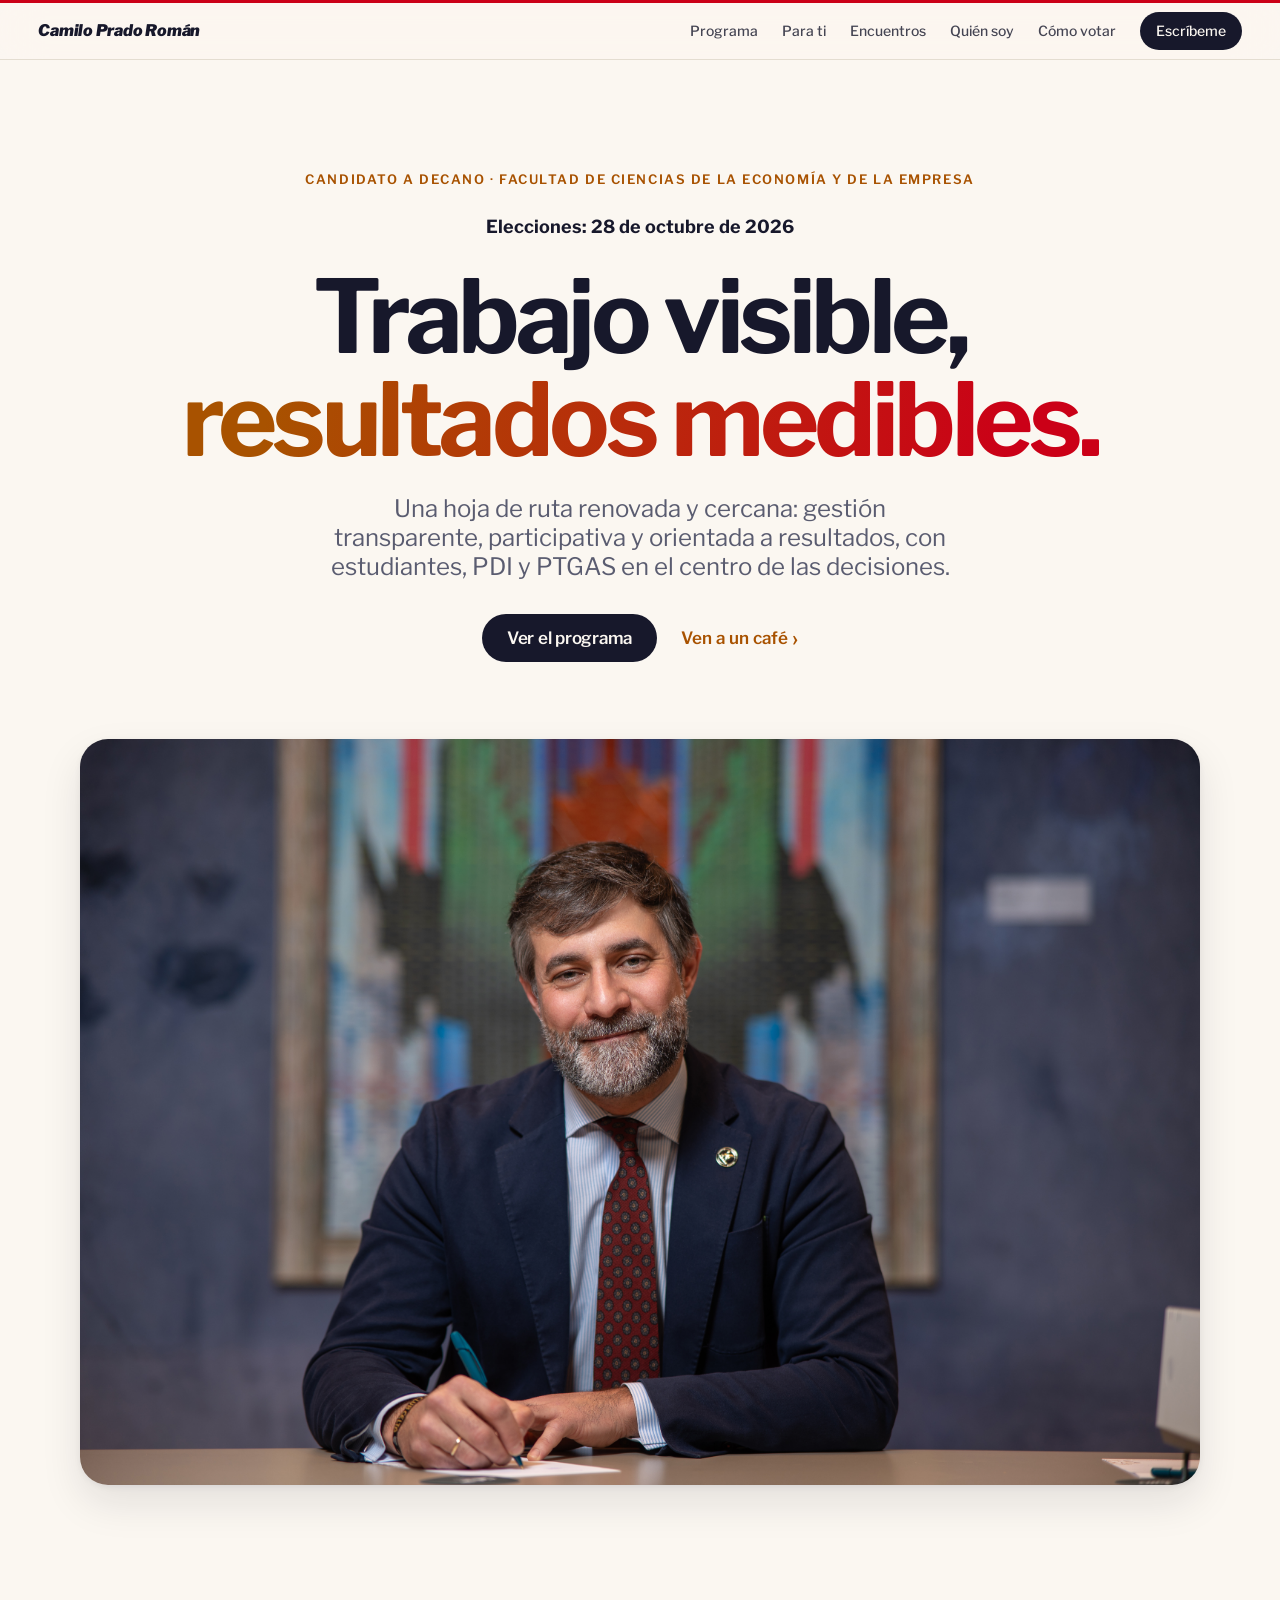
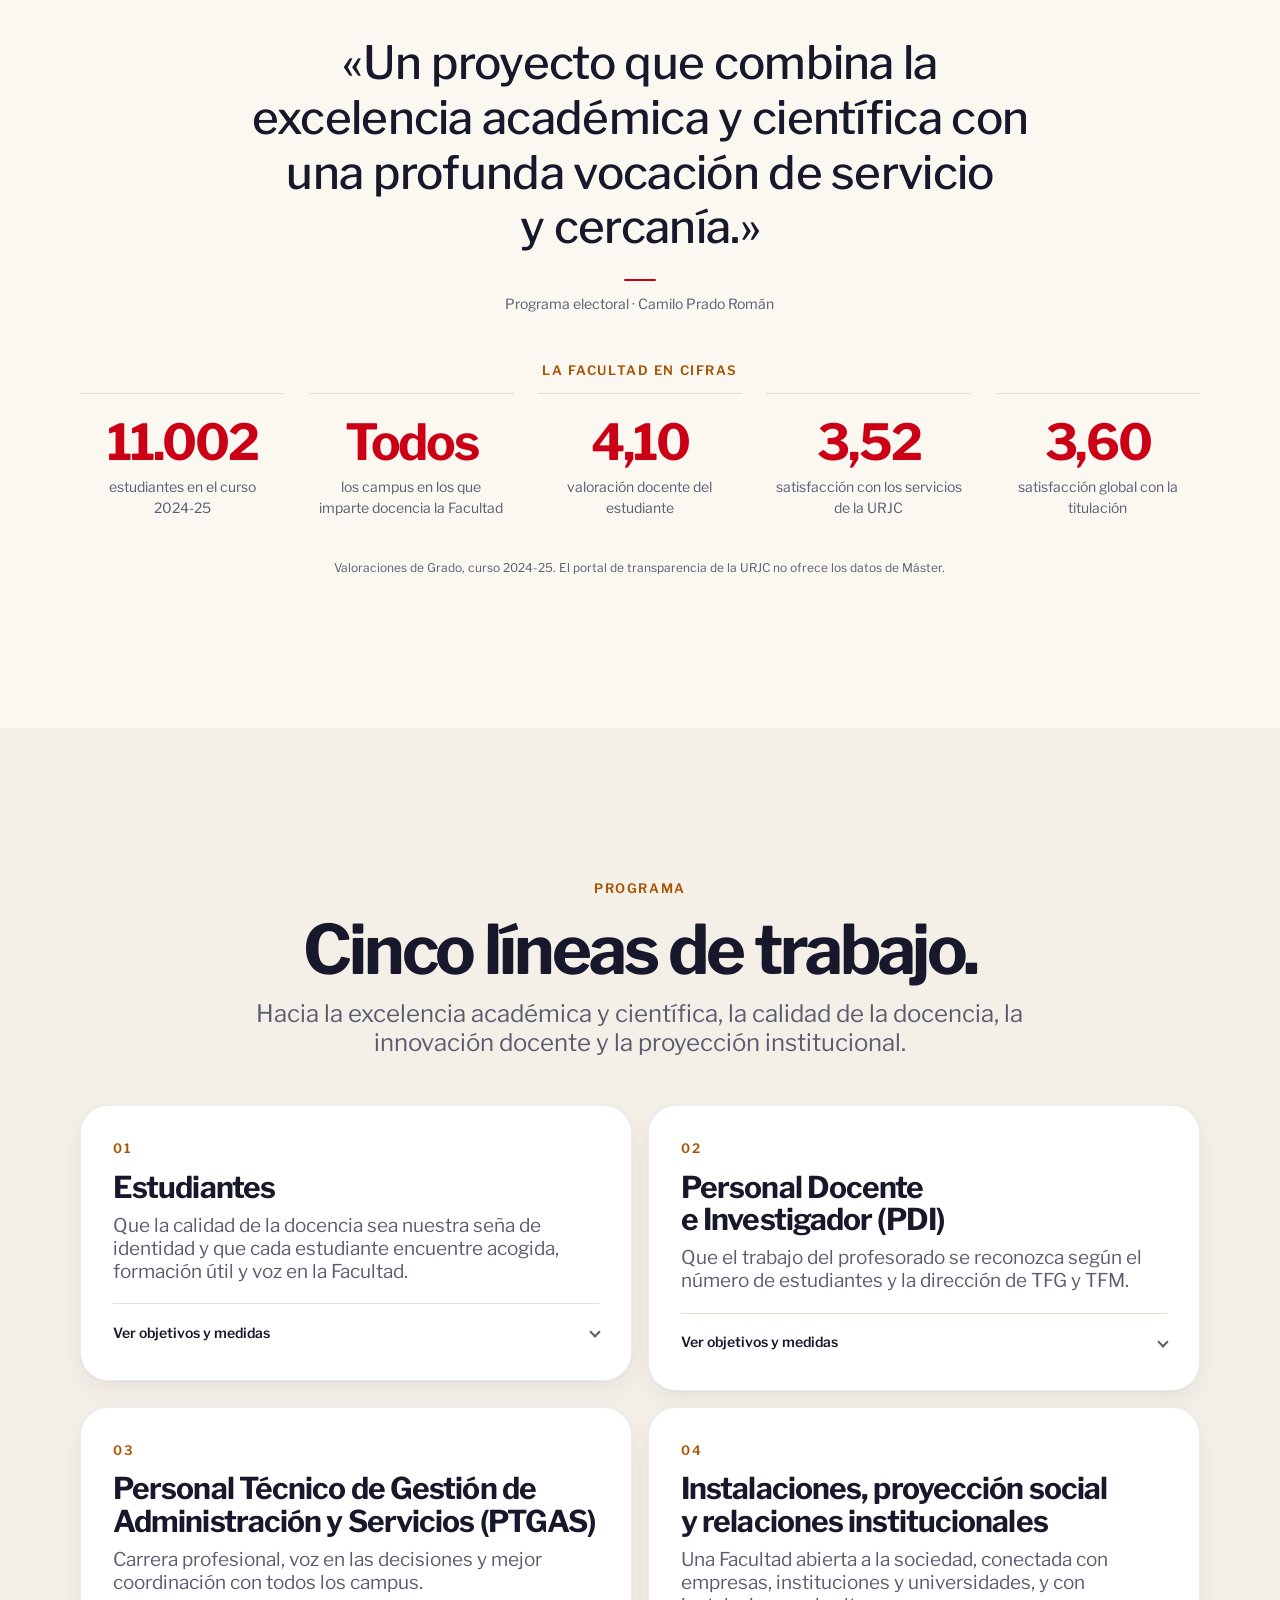
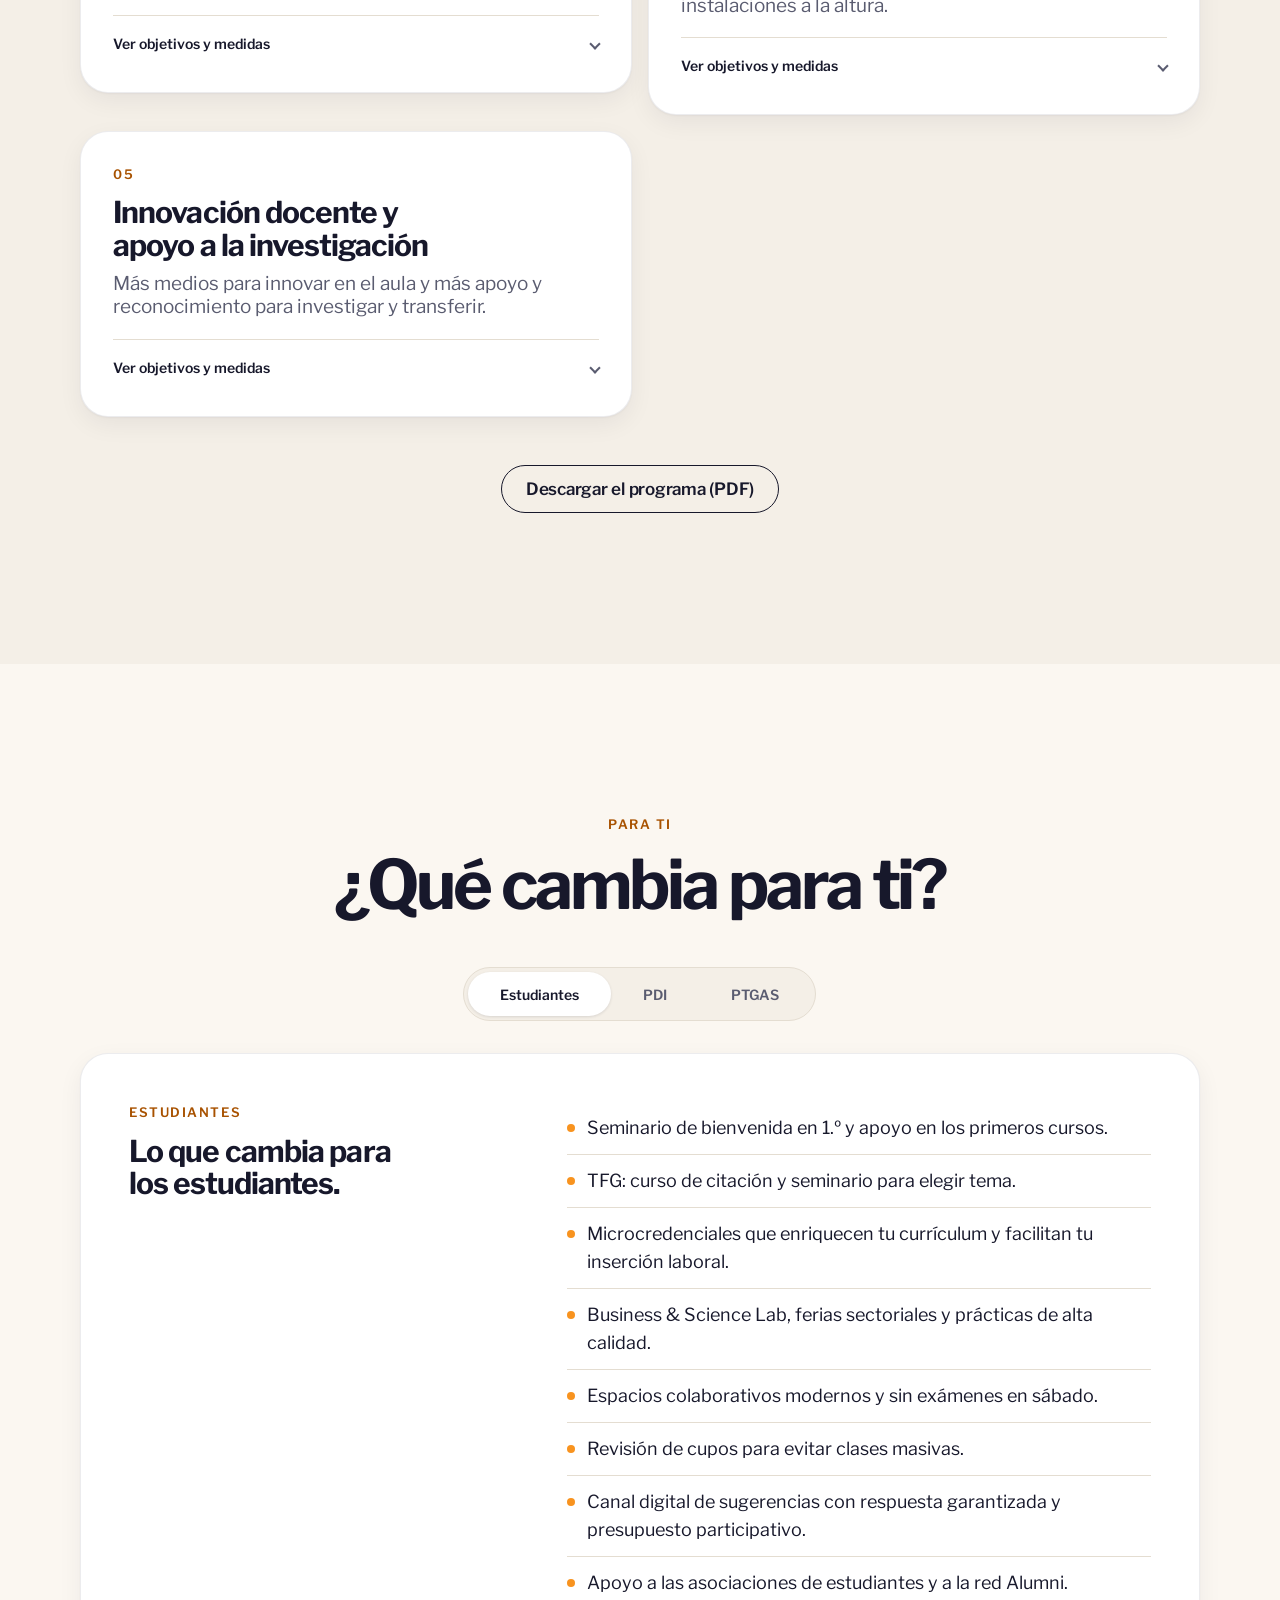
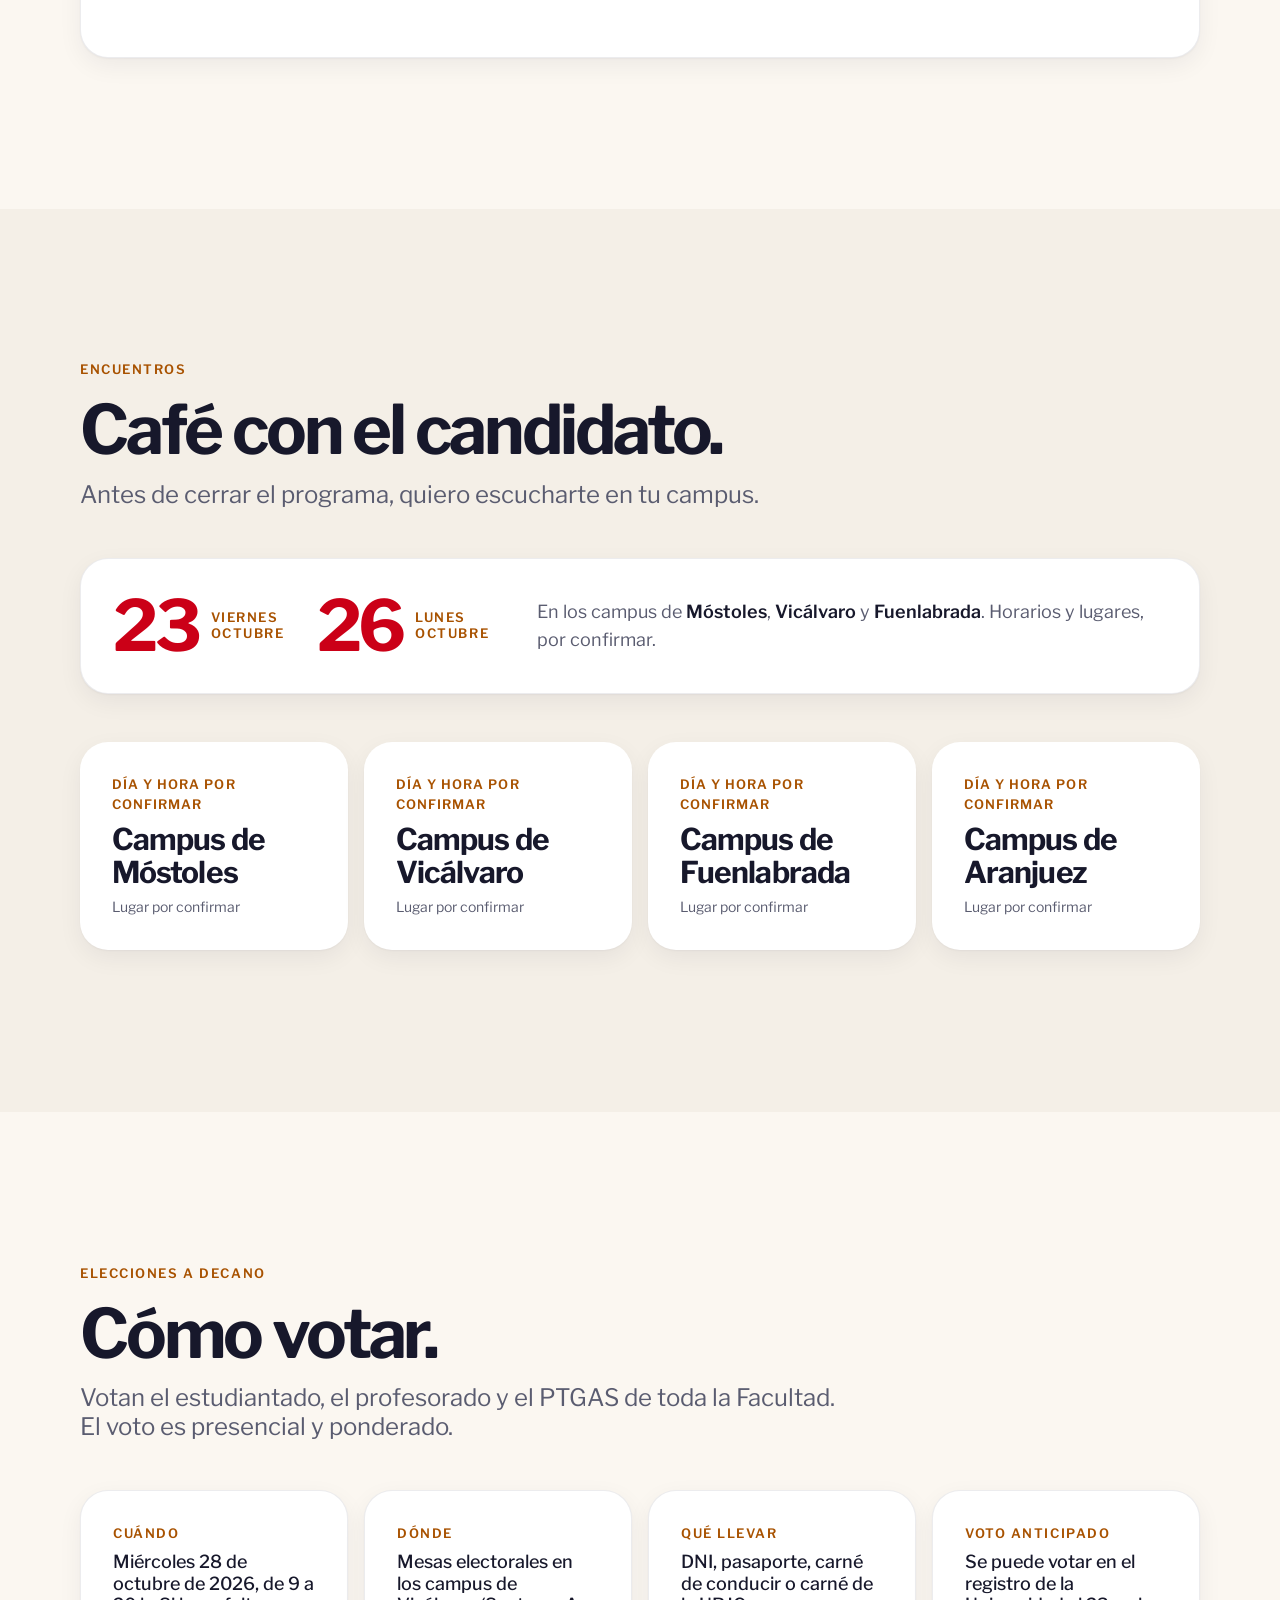
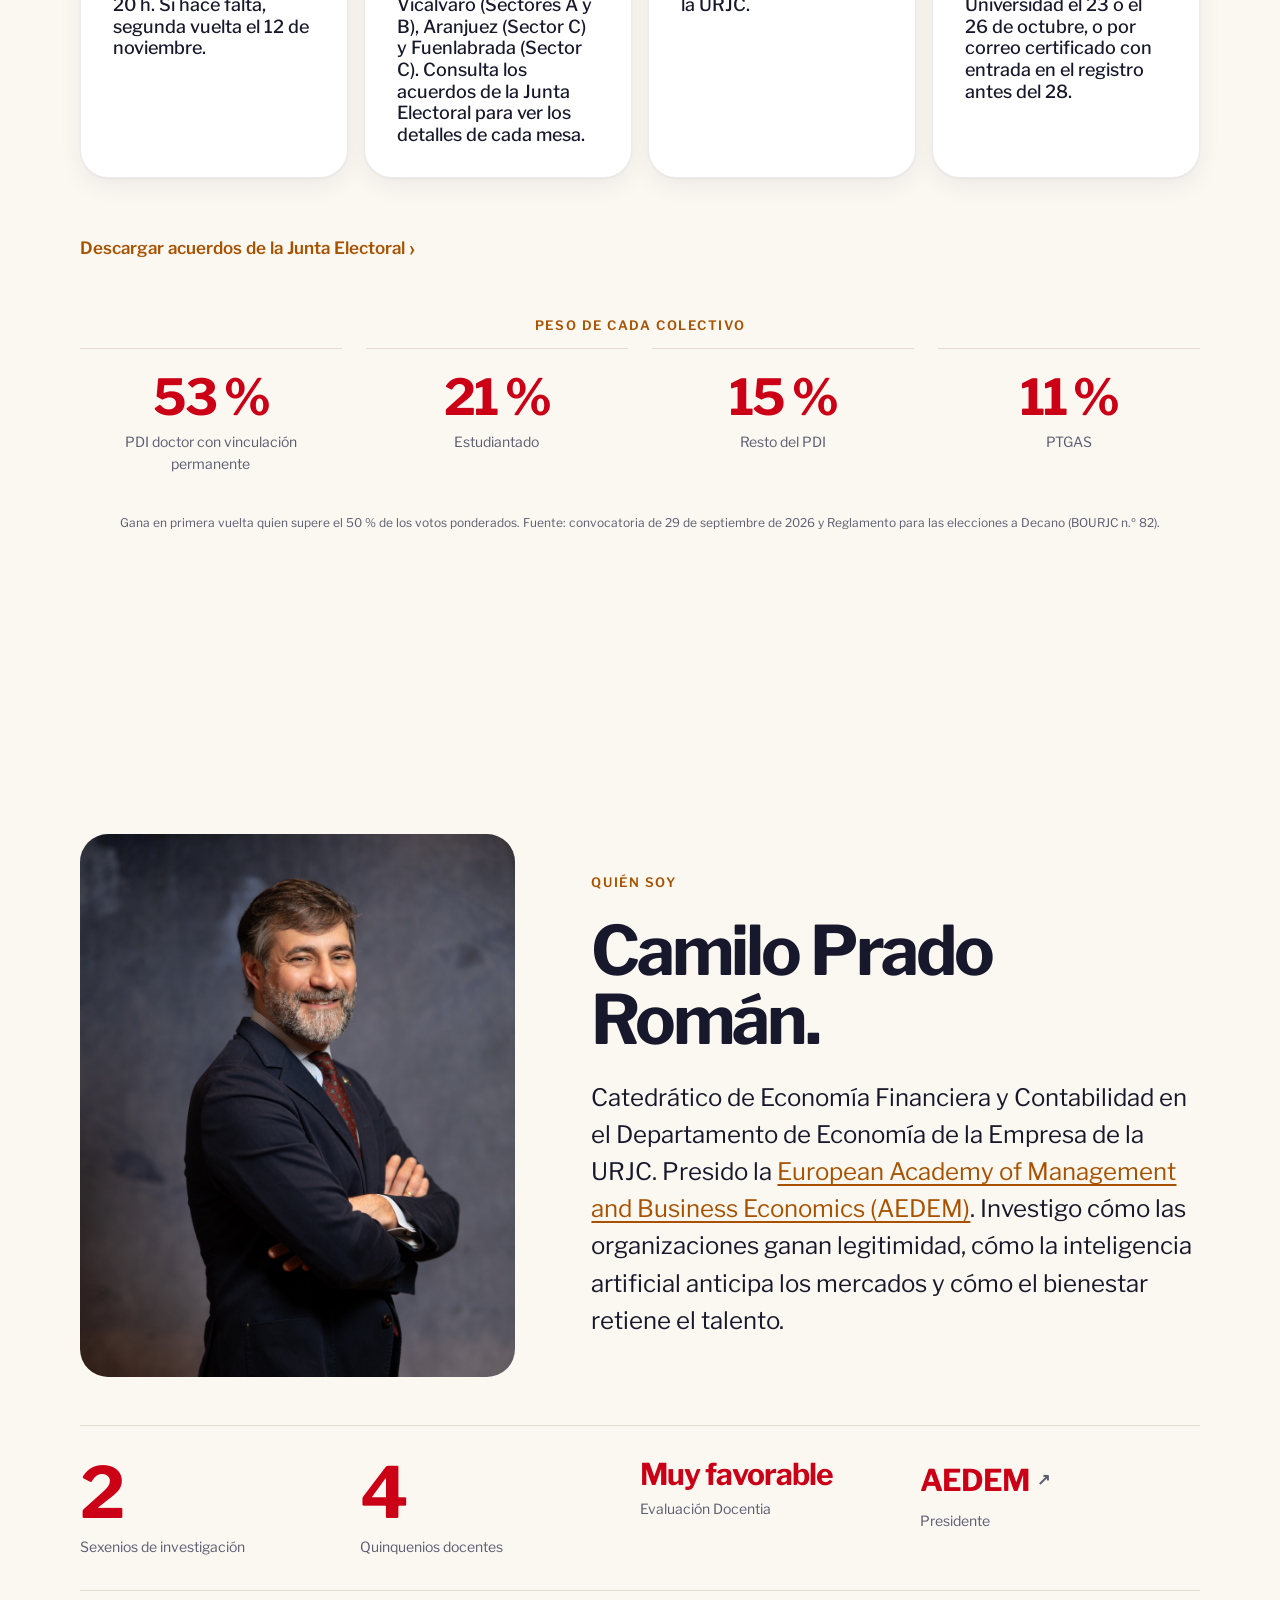
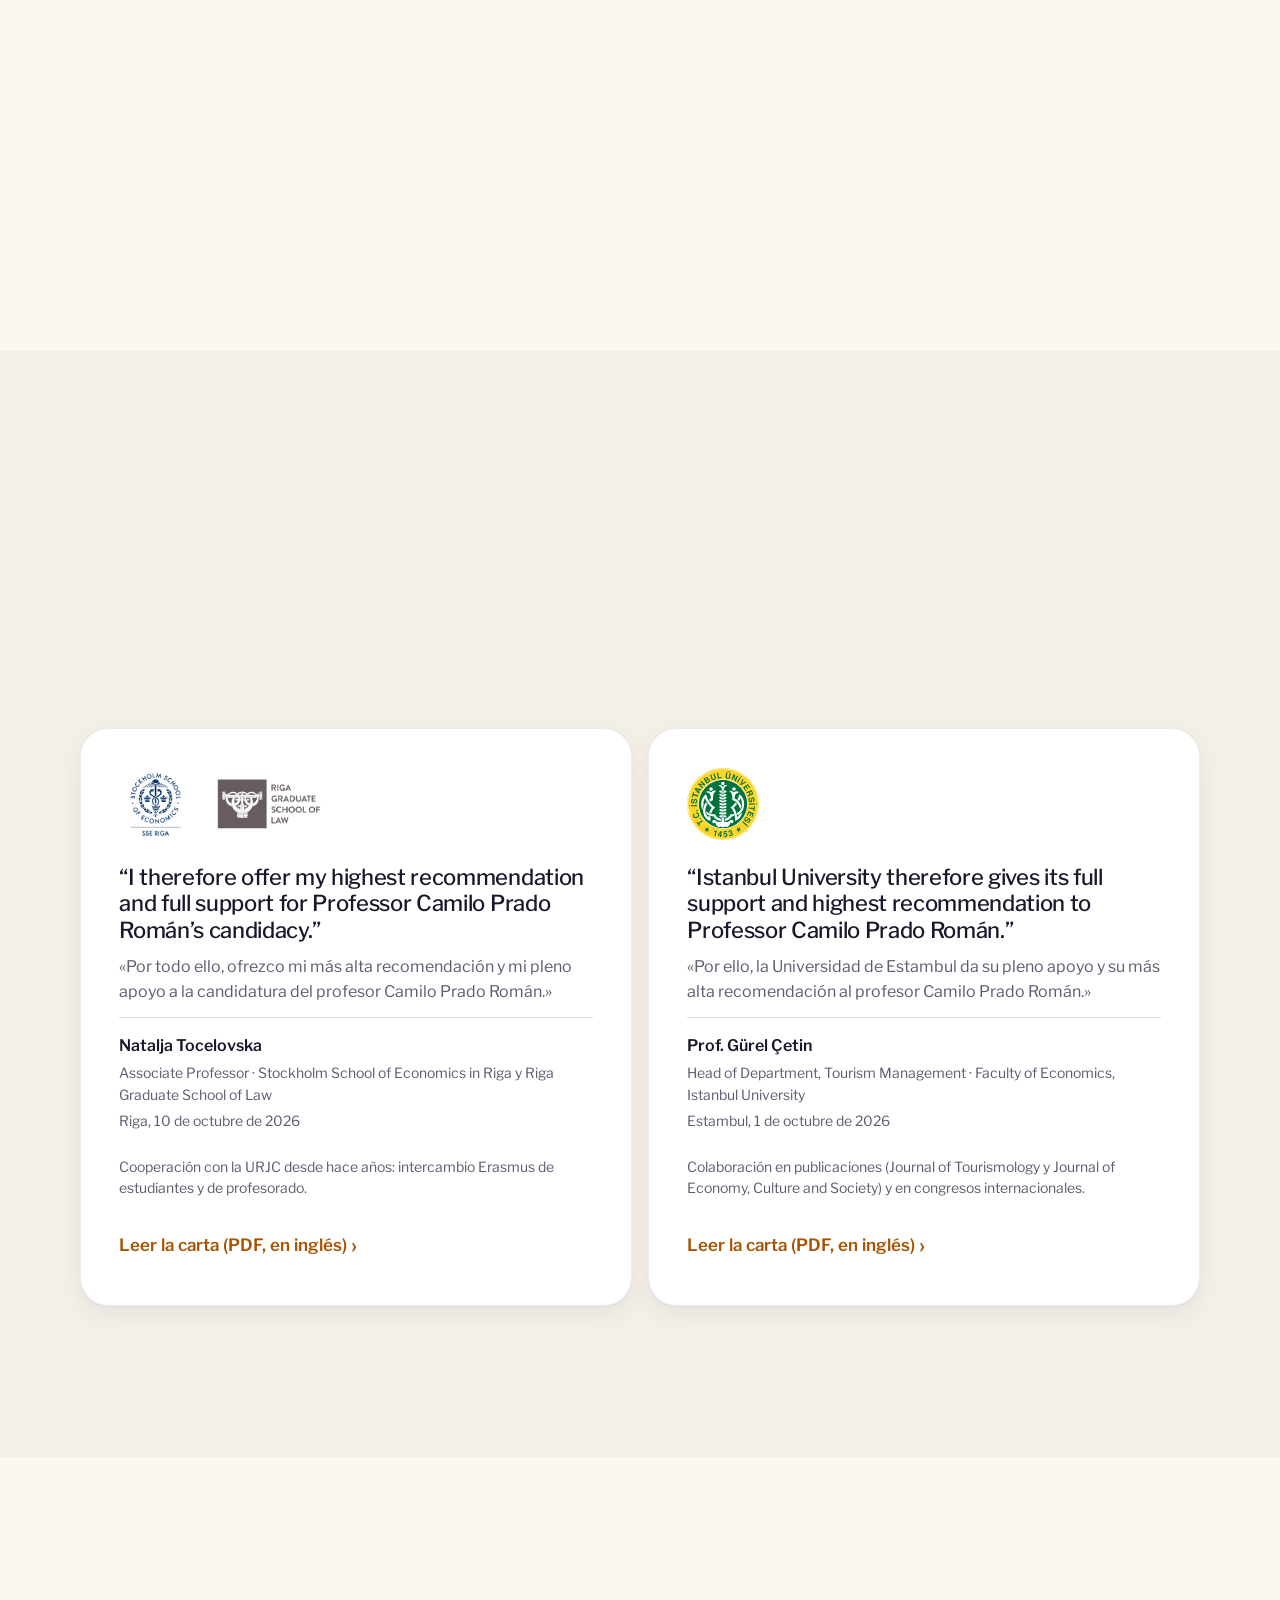
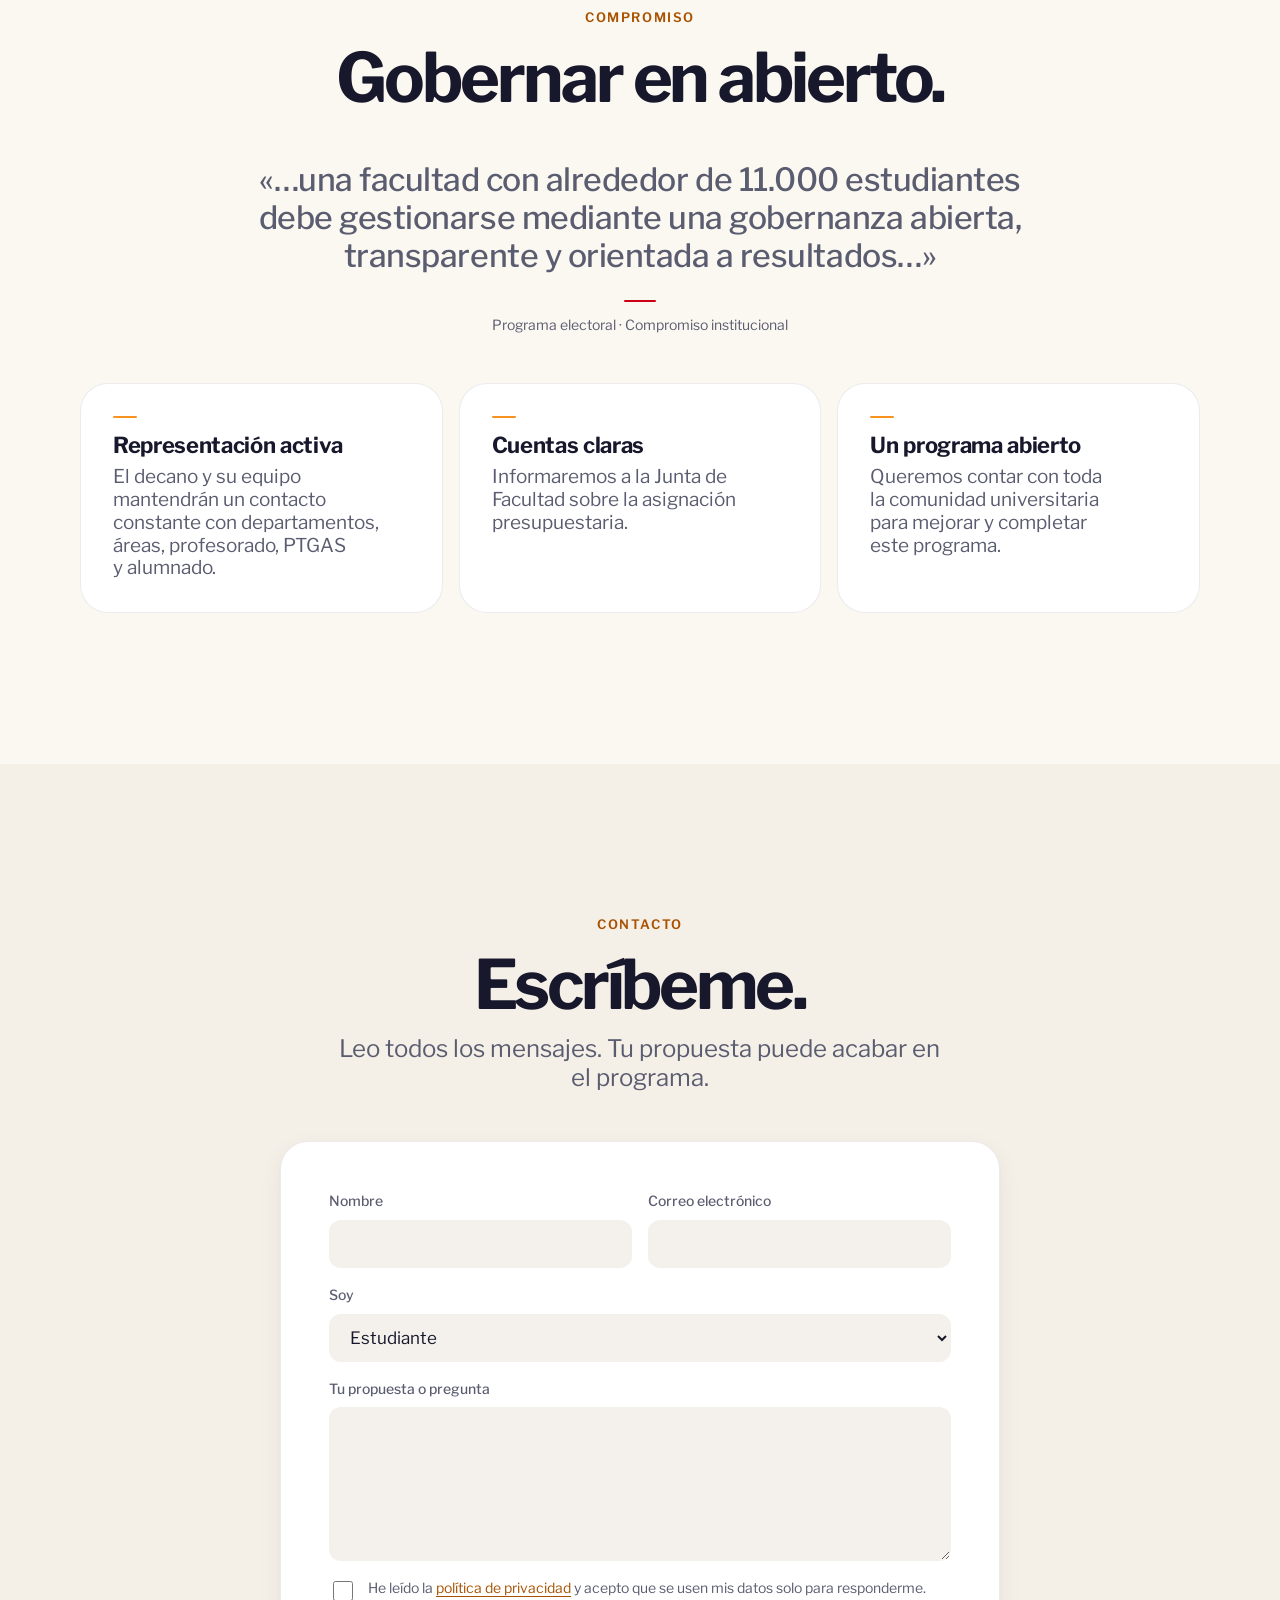
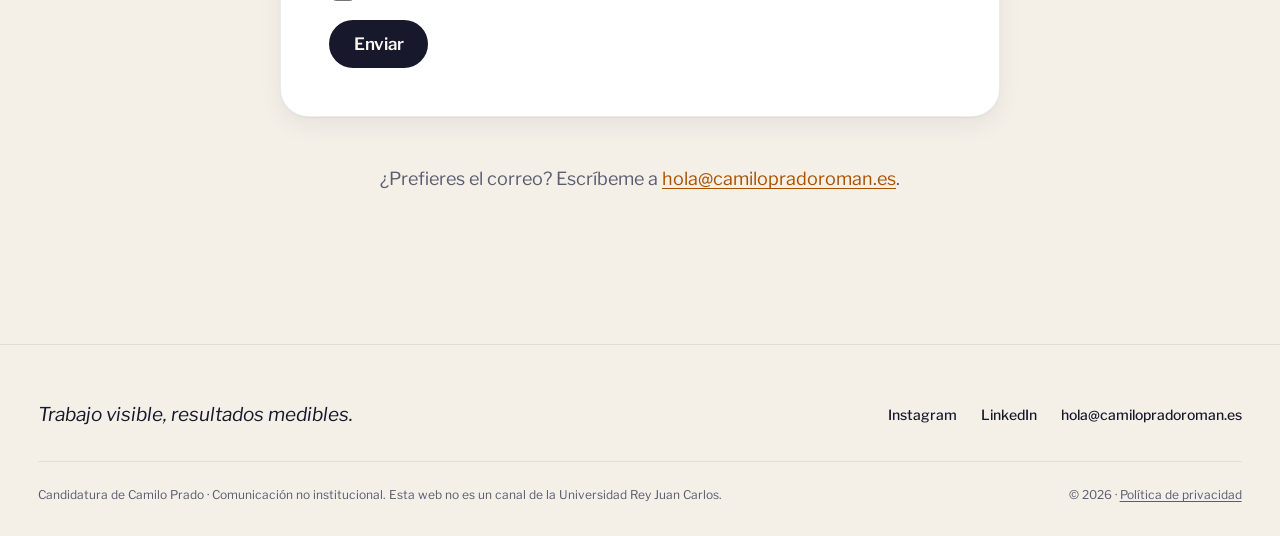
==== index.html @ f6779606 "Actualizar PDF del programa electoral" ====
<!doctype html>
<html lang="es">
<head>
  <meta charset="utf-8">
  <meta name="viewport" content="width=device-width, initial-scale=1">
  <title>Camilo Prado · Candidato a Decano</title>
  <meta name="description" content="Camilo Prado, Candidato a Decano de la Facultad de Ciencias de la Economía y de la Empresa (URJC). Trabajo visible, resultados medibles.">
  <meta name="theme-color" content="#fbf7f1">
  <link rel="icon" href="assets/logo/favicon.svg" type="image/svg+xml">
  <link rel="canonical" href="https://www.camilopradoroman.es/">

  <!-- Vista previa al compartir (WhatsApp, LinkedIn, X…). Las redes exigen URL completa: usa el dominio
       del archivo CNAME. Si cambia el dominio, actualízalo aquí, en robots.txt y en sitemap.xml. -->
  <meta property="og:type" content="website">
  <meta property="og:site_name" content="Camilo Prado · Candidato a Decano">
  <meta property="og:url" content="https://www.camilopradoroman.es/">
  <meta property="og:locale" content="es_ES">
  <meta property="og:title" content="Camilo Prado · Candidato a Decano">
  <meta property="og:description" content="Trabajo visible, resultados medibles. Candidato a Decano de la Facultad de Ciencias de la Economía y de la Empresa (URJC).">
  <meta property="og:image" content="https://www.camilopradoroman.es/assets/img/og-image.jpg">
  <meta property="og:image:secure_url" content="https://www.camilopradoroman.es/assets/img/og-image.jpg">
  <meta property="og:image:type" content="image/jpeg">
  <meta property="og:image:width" content="1200">
  <meta property="og:image:height" content="630">
  <meta property="og:image:alt" content="Camilo Prado, sonriente, con americana azul y corbata granate">
  <meta name="twitter:card" content="summary_large_image">
  <meta name="twitter:title" content="Camilo Prado · Candidato a Decano">
  <meta name="twitter:description" content="Trabajo visible, resultados medibles.">
  <meta name="twitter:image" content="https://www.camilopradoroman.es/assets/img/og-image.jpg">

  <!-- Tipografías del brandbook -->
  <link rel="preconnect" href="https://fonts.googleapis.com">
  <link rel="preconnect" href="https://fonts.gstatic.com" crossorigin>
  <link rel="stylesheet" href="https://fonts.googleapis.com/css2?family=Libre+Franklin:ital,wght@0,400..900;1,400..900&display=swap">

  <!-- Estilos: un único punto de entrada que importa el resto -->
  <link rel="stylesheet" href="css/main.css">

  <!-- Comportamiento: módulos JavaScript -->
  <script type="module" src="js/main.js"></script>
</head>
<body>
  <a class="skip-link" href="#contenido">Saltar al contenido</a>

  <!-- Cabecera compartida: partials/header.html -->
  <div data-include="partials/header.html"></div>

  <main id="contenido">

    <!-- ============ PORTADA ============ -->
    <section class="hero" aria-labelledby="hero-titulo">
      <div class="container container--wide hero__inner">
        <div class="hero__text" data-reveal>
          <p class="eyebrow">Candidato a Decano · Facultad de Ciencias de la Economía y de la Empresa</p>
          <p class="hero__date">Elecciones: <time datetime="2026-10-28">28 de octubre de 2026</time></p>
          <h1 id="hero-titulo" class="hero__title">Trabajo visible, <span class="text-marca">resultados medibles.</span></h1>
          <p class="hero__lead">Una hoja de ruta renovada y cercana: gestión transparente, participativa y orientada a resultados, con estudiantes, PDI y PTGAS en el centro de las decisiones.</p>
          <div class="hero__actions">
            <a class="btn btn--primario" href="#programa">Ver el programa</a>
            <a class="link-flecha" href="#encuentros">Ven a un café</a>
          </div>
        </div>
        <div class="hero__media" data-reveal>
          <!-- FOTO: assets/img/camilo-prado-hero.jpg (horizontal 3:2; en móvil se recorta a 4:5 por el centro) -->
          <img class="photo photo--wide" src="assets/img/camilo-prado-hero.jpg" alt="Camilo Prado, sonriente, sentado a su mesa" width="1500" height="1000" fetchpriority="high" data-placeholder="Camilo en el campus">
        </div>
      </div>
    </section>

    <!-- ============ MANIFIESTO (cita del programa y «La Facultad en cifras») ============ -->
    <section class="section manifiesto" aria-labelledby="manifiesto-titulo">
      <div class="container section__inner">
        <h2 id="manifiesto-titulo" class="visually-hidden">El proyecto</h2>
        <figure class="cita" data-reveal>
          <blockquote class="cita__texto">
            <p>Un proyecto que combina la excelencia académica y científica con una profunda vocación de servicio y cercanía.</p>
          </blockquote>
          <figcaption class="cita__autor">Programa electoral · Camilo Prado Román</figcaption>
        </figure>

        <div class="cifras" data-reveal>
          <h3 class="cifras__titulo">La Facultad en cifras</h3>
          <dl class="datos" data-reveal-stagger>
            <div class="dato"><dt>estudiantes en el curso 2024-25</dt><dd>11.002</dd></div>
            <div class="dato"><dt>los campus en los que imparte docencia la Facultad</dt><dd>Todos</dd></div>
            <div class="dato"><dt>valoración docente del estudiante</dt><dd>4,10</dd></div>
            <div class="dato"><dt>satisfacción con los servicios de la URJC</dt><dd>3,52</dd></div>
            <div class="dato"><dt>satisfacción global con la titulación</dt><dd>3,60</dd></div>
          </dl>
          <p class="cifras__nota">Valoraciones de Grado, curso 2024-25. El portal de transparencia de la URJC no ofrece los datos de Máster.</p>
        </div>
      </div>
    </section>

    <!-- ============ PROGRAMA (cinco bloques del programa electoral final; cada medida sale de él) ============ -->
    <section id="programa" class="section section--papel-2" aria-labelledby="programa-titulo">
      <div class="container section__inner">
        <header class="section__header section__header--center" data-reveal>
          <p class="eyebrow">Programa</p>
          <h2 id="programa-titulo" class="section__title">Cinco líneas de trabajo.</h2>
          <p class="section__intro">Hacia la excelencia académica y científica, la calidad de la docencia, la innovación docente y la proyección institucional.</p>
        </header>

        <ol class="cards" data-reveal-stagger>
          <li class="card">
            <span class="card__number" aria-hidden="true">01</span>
            <h3 class="card__title">Estudiantes</h3>
            <p class="card__text">Que la calidad de la docencia sea nuestra seña de identidad y que cada estudiante encuentre acogida, formación útil y voz en la Facultad.</p>
            <details class="card__detalle">
              <summary>Ver objetivos y medidas</summary>
              <div class="card__objetivos">
                <div class="card__objetivo">
                  <h4 class="card__subtitulo">Calidad de la docencia y adaptación normativa</h4>
                  <ul class="lista">
                    <li>Acciones para convertir la calidad de la docencia en nuestra seña de identidad.</li>
                    <li>Implantación de los cambios normativos (RD) en la docencia.</li>
                  </ul>
                </div>
                <div class="card__objetivo">
                  <h4 class="card__subtitulo">Oferta de posgrado</h4>
                  <ul class="lista">
                    <li>Oferta completa y variada, coordinada con el Rectorado: másteres profesionales y de perfil investigador, online y presenciales.</li>
                  </ul>
                </div>
                <div class="card__objetivo">
                  <h4 class="card__subtitulo">Calidad y acreditación</h4>
                  <ul class="lista">
                    <li>Oficina de apoyo a los procedimientos de calidad, con personal PTGAS, para la renovación de acreditaciones y las implantaciones.</li>
                    <li>Acreditación Institucional de la Facultad, coordinada con el Rectorado, para renovar la acreditación de las titulaciones sin el procedimiento del Real Decreto 822/2021.</li>
                  </ul>
                </div>
                <div class="card__objetivo">
                  <h4 class="card__subtitulo">Acogida y acompañamiento académico</h4>
                  <ul class="lista">
                    <li>Seminario de bienvenida en 1.º: cómo funciona la Facultad y sus principios de conducta y ética académica.</li>
                    <li>Apoyo en los primeros cursos para aumentar la participación del estudiante en la Facultad.</li>
                    <li>TFG: curso de formación en citación y seminario para elegir tema, con estudiantes que ya lo han presentado (3.º de grado y 4.º de doble grado).</li>
                  </ul>
                </div>
                <div class="card__objetivo">
                  <h4 class="card__subtitulo">Formación y empleabilidad</h4>
                  <ul class="lista">
                    <li>Microcredenciales que enriquecen el currículum y facilitan la inserción laboral.</li>
                    <li>Business &amp; Science Lab (espacio de incubación), ferias sectoriales y convenios de prácticas de alta calidad.</li>
                    <li>Proyectos de Aprendizaje-Servicio: iniciativas que conectan el rigor universitario con el compromiso y la transformación social.</li>
                  </ul>
                </div>
                <div class="card__objetivo">
                  <h4 class="card__subtitulo">Espacios, exámenes y tamaño de las clases</h4>
                  <ul class="lista">
                    <li>Espacios colaborativos modernos y con tecnología.</li>
                    <li>Mejor asignación de espacios para exámenes y sin exámenes en sábado.</li>
                    <li>Revisión de cupos para evitar clases masivas, sobre todo en grados con estudiantes internacionales.</li>
                  </ul>
                </div>
                <div class="card__objetivo">
                  <h4 class="card__subtitulo">Participación y vida universitaria</h4>
                  <ul class="lista">
                    <li>Canal digital de sugerencias con respuesta garantizada y un porcentaje del presupuesto anual para proyectos hechos con los estudiantes.</li>
                    <li>Canales de comunicación directa con el Decanato: establecer reuniones periódicas abiertas y foros de debate entre el equipo decanal, los delegados de estudiantes y los profesores del campus para detectar y resolver incidencias con agilidad.</li>
                    <li>Apoyo a las asociaciones solidarias y humanitarias y colaboración con las asociaciones de estudiantes.</li>
                    <li>Impulso a la red Alumni.</li>
                  </ul>
                </div>
              </div>
            </details>
          </li>
          <li class="card">
            <span class="card__number" aria-hidden="true">02</span>
            <h3 class="card__title">Personal Docente e Investigador (PDI)</h3>
            <p class="card__text">Que el trabajo del profesorado se reconozca según el número de estudiantes y la dirección de TFG y TFM.</p>
            <details class="card__detalle">
              <summary>Ver objetivos y medidas</summary>
              <div class="card__objetivos">
                <div class="card__objetivo">
                  <h4 class="card__subtitulo">Reconocimiento del número de estudiantes por grupo</h4>
                  <ul class="lista">
                    <li>Reconocimiento del profesorado acorde al volumen de estudiantes, con desdobles y el reconocimiento práctico que tienen otras áreas de conocimiento.</li>
                    <li>Gestión de cupos de estudiantes homogéneos, en colaboración con el Rectorado.</li>
                  </ul>
                </div>
                <div class="card__objetivo">
                  <h4 class="card__subtitulo">Reconocimiento académico de TFG y TFM</h4>
                  <ul class="lista">
                    <li>Reconocimiento por la tutela de TFM.</li>
                    <li>Nuevo plan de reconocimiento de TFG y TFM, diseñado con el Rectorado.</li>
                    <li>Reconocimiento por formar parte de tribunales de TFG y TFM.</li>
                  </ul>
                </div>
              </div>
            </details>
          </li>
          <li class="card">
            <span class="card__number" aria-hidden="true">03</span>
            <h3 class="card__title">Personal Técnico de Gestión de Administración y Servicios (PTGAS)</h3>
            <p class="card__text">Carrera profesional, voz en las decisiones y mejor coordinación con todos los campus.</p>
            <details class="card__detalle">
              <summary>Ver objetivos y medidas</summary>
              <div class="card__objetivos">
                <div class="card__objetivo">
                  <h4 class="card__subtitulo">Carrera, reconocimiento y medios</h4>
                  <ul class="lista">
                    <li>Un clima laboral que incentive la carrera profesional interna.</li>
                    <li>PTGAS en las comisiones que deciden sobre espacios, atención al estudiante y procesos administrativos de la Facultad.</li>
                  </ul>
                </div>
                <div class="card__objetivo">
                  <h4 class="card__subtitulo">Conciliación y coordinación con los campus</h4>
                  <ul class="lista">
                    <li>Mejor coordinación con los gerentes de todos los campus en los que imparte docencia la Facultad.</li>
                  </ul>
                </div>
              </div>
            </details>
          </li>
          <li class="card">
            <span class="card__number" aria-hidden="true">04</span>
            <h3 class="card__title">Instalaciones, proyección social y relaciones institucionales</h3>
            <p class="card__text">Una Facultad abierta a la sociedad, conectada con empresas, instituciones y universidades, y con instalaciones a la altura.</p>
            <details class="card__detalle">
              <summary>Ver objetivos y medidas</summary>
              <div class="card__objetivos">
                <div class="card__objetivo">
                  <h4 class="card__subtitulo">Divulgación y proyección exterior</h4>
                  <ul class="lista">
                    <li>Divulgación cultural y científica vinculada a las áreas de conocimiento de la Facultad.</li>
                    <li>Plan de comunicación para estudiantes de bachillerato y vínculos más fuertes con centros superiores.</li>
                    <li>Jornadas de puertas abiertas y vínculos activos con los organismos de apoyo del Rectorado.</li>
                  </ul>
                </div>
                <div class="card__objetivo">
                  <h4 class="card__subtitulo">Sinergias con el entorno</h4>
                  <ul class="lista">
                    <li>Colaboración con empresas e instituciones de cada campus para reforzar el vínculo con la sociedad y el desarrollo socioeconómico.</li>
                    <li>Diálogo constante con los equipos decanales y de dirección de otras facultades y escuelas para fortalecer los dobles grados.</li>
                  </ul>
                </div>
                <div class="card__objetivo">
                  <h4 class="card__subtitulo">Movilidad e internacionalización</h4>
                  <ul class="lista">
                    <li>Relaciones con universidades nacionales e internacionales, programas de intercambio y materias o seminarios en inglés.</li>
                    <li>Participación de la Facultad en la red europea EULiST.</li>
                    <li>Programa de bienvenida para el profesorado internacional que visita la Facultad.</li>
                  </ul>
                </div>
                <div class="card__objetivo">
                  <h4 class="card__subtitulo">Mejora del aulario de Vicálvaro</h4>
                  <ul class="lista">
                    <li>Estudio de la instalación de aire acondicionado o ventiladores.</li>
                  </ul>
                </div>
                <div class="card__objetivo">
                  <h4 class="card__subtitulo">Vida en el campus e instalaciones</h4>
                  <ul class="lista">
                    <li>Puntos de encuentro y descanso universitario: potenciar la vida de campus mediante la mejora de las zonas de esparcimiento al aire libre y áreas de descanso, fomentando un entorno más dinámico y acogedor entre clases.</li>
                    <li>Integración cultural en Aranjuez: potenciar actividades académicas, jornadas y congresos que aprovechen el marco incomparable de Aranjuez, vinculando la economía y la empresa con el patrimonio, el turismo sostenible y la cultura local.</li>
                  </ul>
                </div>
                <div class="card__objetivo">
                  <h4 class="card__subtitulo">Colaboración con los centros adscritos</h4>
                  <ul class="lista">
                    <li>Programa de colaboración docente, formativa, divulgativa (manuales conjuntos) y de investigación.</li>
                    <li>Diálogo constante para fortalecer la oferta formativa de la Facultad.</li>
                  </ul>
                </div>
              </div>
            </details>
          </li>
          <li class="card">
            <span class="card__number" aria-hidden="true">05</span>
            <h3 class="card__title">Innovación docente y apoyo a la investigación</h3>
            <p class="card__text">Más medios para innovar en el aula y más apoyo y reconocimiento para investigar y transferir.</p>
            <details class="card__detalle">
              <summary>Ver objetivos y medidas</summary>
              <div class="card__objetivos">
                <div class="card__objetivo">
                  <h4 class="card__subtitulo">Coordinación y nuevas metodologías</h4>
                  <ul class="lista">
                    <li>Coordinador de curso por grado (cuatro profesores por grado), en coordinación con el Rectorado.</li>
                    <li>Innovación en técnicas pedagógicas, contenidos, visitas a centros y participación de personal externo.</li>
                  </ul>
                </div>
                <div class="card__objetivo">
                  <h4 class="card__subtitulo">Financiación y formación para la innovación</h4>
                  <ul class="lista">
                    <li>Convocatorias internas para proyectos de gamificación, simuladores de negocio, aprendizaje basado en retos e IA aplicada al aula.</li>
                    <li>Formación continua del PDI y del PTGAS en metodologías pedagógicas y uso ético de la IA generativa.</li>
                  </ul>
                </div>
                <div class="card__objetivo">
                  <h4 class="card__subtitulo">Apoyo y reconocimiento de la actividad investigadora</h4>
                  <ul class="lista">
                    <li>Reconocimiento de los investigadores: difusión de su participación en proyectos y de sus líneas de investigación.</li>
                    <li>Defender en la comisión de investigación criterios de evaluación adecuados a las áreas de la Facultad.</li>
                  </ul>
                </div>
                <div class="card__objetivo">
                  <h4 class="card__subtitulo">Transferencia y proyectos</h4>
                  <ul class="lista">
                    <li>Congresos y formas innovadoras de transferencia de tecnología y conocimiento.</li>
                    <li>Colaboración con la Oficina de Apoyo a Proyectos Europeos.</li>
                    <li>Grupos de trabajo interdisciplinares para promover spin-offs y patentes.</li>
                  </ul>
                </div>
              </div>
            </details>
          </li>
        </ol>

        <div class="section__actions" data-reveal>
          <!-- PDF del programa: assets/docs/programa-camilo-prado.pdf -->
          <a class="btn btn--secundario" href="assets/docs/programa-electoral.pdf" download>Descargar el programa (PDF)</a>
        </div>
      </div>
    </section>

    <!-- ============ PARA TI (pestañas por colectivo) ============ -->
    <section id="para-ti" class="section" aria-labelledby="para-ti-titulo">
      <div class="container section__inner">
        <header class="section__header section__header--center" data-reveal>
          <p class="eyebrow">Para ti</p>
          <h2 id="para-ti-titulo" class="section__title">¿Qué cambia para ti?</h2>
        </header>

        <div class="tabs" data-tabs data-reveal>
          <div class="tabs__list" role="tablist" aria-label="Colectivo" hidden>
            <button type="button" class="tabs__tab" role="tab" id="tab-estudiantes" aria-controls="panel-estudiantes">Estudiantes</button>
            <button type="button" class="tabs__tab" role="tab" id="tab-pdi" aria-controls="panel-pdi">PDI</button>
            <button type="button" class="tabs__tab" role="tab" id="tab-ptgas" aria-controls="panel-ptgas">PTGAS</button>
          </div>

          <div class="tabs__panels">
            <div class="tabs__panel" role="tabpanel" id="panel-estudiantes" aria-labelledby="tab-estudiantes" tabindex="0">
              <div class="tabs__head">
                <span class="eyebrow tabs__kicker">Estudiantes</span>
                <h3 class="tabs__title">Lo que cambia para los estudiantes.</h3>
              </div>
              <ul class="lista">
                <li>Seminario de bienvenida en 1.º y apoyo en los primeros cursos.</li>
                <li>TFG: curso de citación y seminario para elegir tema.</li>
                <li>Microcredenciales que enriquecen tu currículum y facilitan tu inserción laboral.</li>
                <li>Business &amp; Science Lab, ferias sectoriales y prácticas de alta calidad.</li>
                <li>Espacios colaborativos modernos y sin exámenes en sábado.</li>
                <li>Revisión de cupos para evitar clases masivas.</li>
                <li>Canal digital de sugerencias con respuesta garantizada y presupuesto participativo.</li>
                <li>Apoyo a las asociaciones de estudiantes y a la red Alumni.</li>
              </ul>
            </div>

            <div class="tabs__panel" role="tabpanel" id="panel-pdi" aria-labelledby="tab-pdi" tabindex="0">
              <div class="tabs__head">
                <span class="eyebrow tabs__kicker">PDI</span>
                <h3 class="tabs__title">Lo que cambia para el PDI.</h3>
              </div>
              <ul class="lista">
                <li>Reconocimiento acorde al número de estudiantes por grupo, con desdobles.</li>
                <li>Cupos de estudiantes homogéneos, con el Rectorado.</li>
                <li>Reconocimiento por tutela de TFM y por formar parte de tribunales de TFG y TFM.</li>
                <li>Nuevo plan de reconocimiento de TFG y TFM.</li>
                <li>Convocatorias internas de innovación docente: gamificación, simuladores, retos e IA en el aula.</li>
                <li>Formación continua en metodologías y uso ético de la IA generativa.</li>
                <li>Reconocimiento y difusión de tu investigación, y criterios de evaluación adecuados a nuestras áreas.</li>
                <li>Congresos, transferencia, proyectos europeos, spin-offs y patentes.</li>
              </ul>
            </div>

            <div class="tabs__panel" role="tabpanel" id="panel-ptgas" aria-labelledby="tab-ptgas" tabindex="0">
              <div class="tabs__head">
                <span class="eyebrow tabs__kicker">PTGAS</span>
                <h3 class="tabs__title">Lo que cambia para el PTGAS.</h3>
              </div>
              <ul class="lista">
                <li>Un clima laboral que incentive la carrera profesional interna.</li>
                <li>Presencia en las comisiones que deciden sobre espacios, atención al estudiante y procesos administrativos.</li>
                <li>Mejor coordinación con los gerentes de cada campus.</li>
                <li>Oficina de apoyo a la calidad con personal PTGAS.</li>
                <li>Formación continua en metodologías y uso ético de la IA generativa.</li>
              </ul>
            </div>
          </div>
        </div>
      </div>
    </section>

    <!-- ============ ENCUENTROS (se cargan desde data/encuentros.json) ============ -->
    <section id="encuentros" class="section section--papel-2" aria-labelledby="encuentros-titulo">
      <div class="container section__inner">
        <header class="section__header" data-reveal>
          <p class="eyebrow">Encuentros</p>
          <h2 id="encuentros-titulo" class="section__title">Café con el candidato.</h2>
          <p class="section__intro">Antes de cerrar el programa, quiero escucharte en tu campus.</p>
        </header>
        <!-- Días confirmados; el día de cada campus, la hora y el lugar se completan en data/encuentros.json -->
        <div class="cafe-dias" data-reveal>
          <ul class="cafe-dias__lista">
            <li class="cafe-dias__dia"><time datetime="2026-10-23"><span class="cafe-dias__num">23</span><span class="cafe-dias__texto">Viernes<br>octubre</span></time></li>
            <li class="cafe-dias__dia"><time datetime="2026-10-26"><span class="cafe-dias__num">26</span><span class="cafe-dias__texto">Lunes<br>octubre</span></time></li>
          </ul>
          <p class="cafe-dias__nota">En los campus de <strong>Móstoles</strong>, <strong>Vicálvaro</strong> y <strong>Fuenlabrada</strong>. Horarios y lugares, por confirmar.</p>
        </div>
        <ul class="events" data-encuentros data-src="data/encuentros.json" aria-live="polite">
          <li class="events__empty">Cargando los próximos encuentros…</li>
        </ul>
        <noscript><p class="events__empty">Consulta los próximos encuentros en nuestras redes sociales.</p></noscript>
      </div>
    </section>

    <!-- ============ CÓMO VOTAR (información neutra, visible siempre; no pide el voto: art. 12.3 del Reglamento) ============ -->
    <section id="votar" class="section" aria-labelledby="votar-titulo">
      <div class="container section__inner">
        <header class="section__header" data-reveal>
          <p class="eyebrow">Elecciones a Decano</p>
          <h2 id="votar-titulo" class="section__title">Cómo votar.</h2>
          <p class="section__intro">Votan el estudiantado, el profesorado y el PTGAS de toda la Facultad. El voto es presencial y ponderado.</p>
        </header>
        <ul class="vote" data-reveal-stagger>
          <li class="vote__item">
            <p class="vote__label">Cuándo</p>
            <p class="vote__value"><time datetime="2026-10-28">Miércoles 28 de octubre de 2026</time>, de 9 a 20 h. Si hace falta, segunda vuelta el <time datetime="2026-11-12">12 de noviembre</time>.</p>
          </li>
          <li class="vote__item">
            <p class="vote__label">Dónde</p>
            <p class="vote__value">Mesas electorales en los campus de Vicálvaro (Sectores A y B), Aranjuez (Sector C) y Fuenlabrada (Sector C). Consulta los acuerdos de la Junta Electoral para ver los detalles de cada mesa.</p>
          </li>
          <li class="vote__item">
            <p class="vote__label">Qué llevar</p>
            <p class="vote__value">DNI, pasaporte, carné de conducir o carné de la URJC.</p>
          </li>
          <li class="vote__item">
            <p class="vote__label">Voto anticipado</p>
            <p class="vote__value">Se puede votar en el registro de la Universidad el 23 o el 26 de octubre, o por correo certificado con entrada en el registro antes del 28.</p>
          </li>
        </ul>

        <p data-reveal><a href="assets/docs/acuerdos-junta-electoral.pdf" download class="link-flecha">Descargar acuerdos de la Junta Electoral</a></p>

        <div class="cifras" data-reveal>
          <h3 class="cifras__titulo">Peso de cada colectivo</h3>
          <dl class="datos" data-reveal-stagger>
            <div class="dato"><dt>PDI doctor con vinculación permanente</dt><dd>53 %</dd></div>
            <div class="dato"><dt>Estudiantado</dt><dd>21 %</dd></div>
            <div class="dato"><dt>Resto del PDI</dt><dd>15 %</dd></div>
            <div class="dato"><dt>PTGAS</dt><dd>11 %</dd></div>
          </dl>
          <p class="cifras__nota">Gana en primera vuelta quien supere el 50 % de los votos ponderados. Fuente: convocatoria de 29 de septiembre de 2026 y Reglamento para las elecciones a Decano (BOURJC n.º 82).</p>
        </div>
      </div>
    </section>

    <!-- ============ QUIÉN SOY ============ -->
    <section id="quien-soy" class="section" aria-labelledby="quien-soy-titulo">
      <div class="container section__inner">
        <div class="about">
          <div class="about__media" data-reveal>
            <!-- FOTO: sube assets/img/camilo-prado-retrato.jpg (vertical 4:5) -->
            <img class="photo photo--retrato" src="assets/img/camilo-prado-retrato.jpg" alt="Retrato de Camilo Prado" width="800" height="1000" loading="lazy" data-placeholder="retrato de Camilo">
          </div>
          <div class="about__text" data-reveal>
            <p class="eyebrow">Quién soy</p>
            <h2 id="quien-soy-titulo" class="section__title">Camilo Prado Román.</h2>
            <p class="prose">Catedrático de Economía Financiera y Contabilidad en el Departamento de Economía de la Empresa de la URJC. Presido la <a href="https://redaedem.org/" target="_blank" rel="noopener">European Academy of Management and Business Economics (AEDEM)</a>. Investigo cómo las organizaciones ganan legitimidad, cómo la inteligencia artificial anticipa los mercados y cómo el bienestar retiene el talento.</p>
          </div>
        </div>

        <dl class="stats" data-reveal-stagger>
          <div class="stat"><dt>Sexenios de investigación</dt><dd>2</dd></div>
          <div class="stat"><dt>Quinquenios docentes</dt><dd>4</dd></div>
          <div class="stat"><dt>Evaluación Docentia</dt><dd class="stat__texto">Muy favorable</dd></div>
          <div class="stat"><dt>Presidente</dt><dd class="stat__texto"><a class="stat__link" href="https://redaedem.org/" target="_blank" rel="noopener">AEDEM</a></dd></div>
        </dl>

        <div class="profiles" data-reveal>
          <h3 class="profiles__title">Currículum y perfiles de investigador</h3>
          <ul class="profiles__list">
            <li><a class="profile" href="https://servicios.urjc.es/pdi/ver/camilo.prado.roman" target="_blank" rel="noopener"><span class="profile__name">Currículum en la URJC</span><span class="profile__id">Ficha de PDI</span></a></li>
            <li><a class="profile" href="https://www.scopus.com/authid/detail.uri?authorId=55321795000" target="_blank" rel="noopener"><span class="profile__name">Scopus</span><span class="profile__id">55321795000</span></a></li>
            <li><a class="profile" href="https://www.researcherid.com/rid/A-3511-2016" target="_blank" rel="noopener"><span class="profile__name">Web of Science</span><span class="profile__id">A-3511-2016</span></a></li>
            <li><a class="profile" href="https://scholar.google.com/citations?user=wY31Y_QAAAAJ" target="_blank" rel="noopener"><span class="profile__name">Google Scholar</span><span class="profile__id">wY31Y_QAAAAJ</span></a></li>
            <li><a class="profile" href="https://orcid.org/0000-0002-1540-0643" target="_blank" rel="noopener"><span class="profile__name">ORCID</span><span class="profile__id">0000-0002-1540-0643</span></a></li>
            <li><a class="profile" href="https://dialnet.unirioja.es/servlet/autor?codigo=1962039" target="_blank" rel="noopener"><span class="profile__name">Dialnet</span><span class="profile__id">1962039</span></a></li>
          </ul>
        </div>
      </div>
    </section>

    <!-- ============ APOYO INTERNACIONAL (cartas en assets/docs/; citas literales en inglés con traducción) ============ -->
    <section id="apoyo" class="section section--papel-2" aria-labelledby="apoyo-titulo">
      <div class="container section__inner">
        <header class="section__header section__header--center" data-reveal>
          <p class="eyebrow">Apoyo internacional</p>
          <h2 id="apoyo-titulo" class="section__title">Respaldo internacional.</h2>
          <p class="section__intro">Universidades que trabajan con la URJC apoyan la candidatura con su carta.</p>
        </header>

        <ul class="apoyos" data-reveal-stagger>
          <li class="apoyo">
            <div class="apoyo__logos">
              <img class="apoyo__logo" src="assets/logo/sse-riga.png" alt="Stockholm School of Economics in Riga" width="400" height="399" loading="lazy">
              <img class="apoyo__logo apoyo__logo--ancho" src="assets/logo/riga-graduate-school-of-law.png" alt="Riga Graduate School of Law" width="590" height="300" loading="lazy">
            </div>
            <figure class="apoyo__cita">
              <blockquote lang="en">
                <p>I therefore offer my highest recommendation and full support for Professor Camilo Prado Román’s candidacy.</p>
              </blockquote>
              <p class="apoyo__traduccion">«Por todo ello, ofrezco mi más alta recomendación y mi pleno apoyo a la candidatura del profesor Camilo Prado Román.»</p>
              <figcaption class="apoyo__firma">
                <strong>Natalja Tocelovska</strong>
                <span>Associate Professor · Stockholm School of Economics in Riga y Riga Graduate School of Law</span>
                <span><time datetime="2026-10-10">Riga, 10 de octubre de 2026</time></span>
              </figcaption>
            </figure>
            <p class="apoyo__contexto">Cooperación con la URJC desde hace años: intercambio Erasmus de estudiantes y de profesorado.</p>
            <a class="link-flecha apoyo__pdf" href="assets/docs/carta-apoyo-sse-riga-rgsl.pdf" target="_blank" rel="noopener">Leer la carta (PDF, en inglés)</a>
          </li>
          <li class="apoyo">
            <div class="apoyo__logos">
              <img class="apoyo__logo" src="assets/logo/istanbul-university.svg" alt="Istanbul University" width="299" height="299" loading="lazy">
            </div>
            <figure class="apoyo__cita">
              <blockquote lang="en">
                <p>Istanbul University therefore gives its full support and highest recommendation to Professor Camilo Prado Román.</p>
              </blockquote>
              <p class="apoyo__traduccion">«Por ello, la Universidad de Estambul da su pleno apoyo y su más alta recomendación al profesor Camilo Prado Román.»</p>
              <figcaption class="apoyo__firma">
                <strong>Prof. Gürel Çetin</strong>
                <span>Head of Department, Tourism Management · Faculty of Economics, Istanbul University</span>
                <span><time datetime="2026-10-01">Estambul, 1 de octubre de 2026</time></span>
              </figcaption>
            </figure>
            <p class="apoyo__contexto">Colaboración en publicaciones (Journal of Tourismology y Journal of Economy, Culture and Society) y en congresos internacionales.</p>
            <a class="link-flecha apoyo__pdf" href="assets/docs/carta-apoyo-istanbul-university.pdf" target="_blank" rel="noopener">Leer la carta (PDF, en inglés)</a>
          </li>
        </ul>
      </div>
    </section>

    <!-- ============ COMPROMISO INSTITUCIONAL ============ -->
    <section id="compromiso" class="section" aria-labelledby="compromiso-titulo">
      <div class="container section__inner">
        <header class="section__header section__header--center" data-reveal>
          <p class="eyebrow">Compromiso</p>
          <h2 id="compromiso-titulo" class="section__title">Gobernar en abierto.</h2>
        </header>

        <figure class="cita cita--s" data-reveal>
          <blockquote class="cita__texto">
            <p>…una facultad con alrededor de 11.000 estudiantes debe gestionarse mediante una gobernanza abierta, transparente y orientada a resultados…</p>
          </blockquote>
          <figcaption class="cita__autor">Programa electoral · Compromiso institucional</figcaption>
        </figure>

        <ul class="compromisos" data-reveal-stagger>
          <li class="compromiso">
            <h3 class="compromiso__title">Representación activa</h3>
            <p class="compromiso__text">El decano y su equipo mantendrán un contacto constante con departamentos, áreas, profesorado, PTGAS y alumnado.</p>
          </li>
          <li class="compromiso">
            <h3 class="compromiso__title">Cuentas claras</h3>
            <p class="compromiso__text">Informaremos a la Junta de Facultad sobre la asignación presupuestaria.</p>
          </li>
          <li class="compromiso">
            <h3 class="compromiso__title">Un programa abierto</h3>
            <p class="compromiso__text">Queremos contar con toda la comunidad universitaria para mejorar y completar este programa.</p>
          </li>
        </ul>
      </div>
    </section>

    <!-- ============ CONTACTO ============ -->
    <section id="contacto" class="section section--papel-2" aria-labelledby="contacto-titulo">
      <div class="container container--narrow section__inner">
        <header class="section__header section__header--center" data-reveal>
          <p class="eyebrow">Contacto</p>
          <h2 id="contacto-titulo" class="section__title">Escríbeme.</h2>
          <p class="section__intro">Leo todos los mensajes. Tu propuesta puede acabar en el programa.</p>
        </header>

        <!-- Los mensajes llegan a hola@camilopradoroman.es; el servicio se configura en js/config.js (FormSubmit) -->
        <form class="form" data-contact-form method="POST" novalidate data-reveal>
          <div class="field">
            <label for="nombre">Nombre</label>
            <input id="nombre" name="nombre" type="text" autocomplete="name" required>
          </div>
          <div class="field">
            <label for="email">Correo electrónico</label>
            <input id="email" name="email" type="email" autocomplete="email" required>
          </div>
          <div class="field field--full">
            <label for="colectivo">Soy</label>
            <select id="colectivo" name="colectivo">
              <option>Estudiante</option>
              <option>PDI</option>
              <option>PTGAS</option>
              <option>Otro</option>
            </select>
          </div>
          <div class="field field--full">
            <label for="mensaje">Tu propuesta o pregunta</label>
            <textarea id="mensaje" name="mensaje" rows="5" required></textarea>
          </div>
          <div class="check">
            <input id="privacidad" name="privacidad" type="checkbox" required>
            <label for="privacidad">He leído la <a href="privacidad.html">política de privacidad</a> y acepto que se usen mis datos solo para responderme.</label>
          </div>
          <!-- Campos internos de FormSubmit: asunto del correo, formato y trampa antispam (_honey) -->
          <input type="hidden" name="_subject" value="Nuevo mensaje desde la web de la candidatura">
          <input type="hidden" name="_template" value="table">
          <input class="visually-hidden" type="text" name="_honey" tabindex="-1" autocomplete="off" aria-hidden="true">
          <div class="form__footer">
            <button class="btn btn--primario form__submit" type="submit">Enviar</button>
            <p class="form__status" role="status" aria-live="polite"></p>
          </div>
        </form>

        <p class="form__alt">¿Prefieres el correo? Escríbeme a <a href="mailto:hola@camilopradoroman.es">hola@camilopradoroman.es</a>.</p>
      </div>
    </section>

  </main>

  <!-- Pie compartido: partials/footer.html -->
  <div data-include="partials/footer.html"></div>
</body>
</html>
---- css/main.css ----
/*
  Punto de entrada de los estilos. El orden importa: de lo general a lo particular.
  Para añadir una sección nueva: crea css/sections/mi-seccion.css e impórtala al final del bloque 5.
*/

/* 1. Ajustes: variables de marca */
@import url('settings/tokens.css');

/* 2. Base: reinicio, tipografía, utilidades y movimiento */
@import url('base/reset.css');
@import url('base/typography.css');
@import url('base/utilities.css');
@import url('base/motion.css');

/* 3. Estructura compartida */
@import url('layout/header.css');
@import url('layout/footer.css');
@import url('layout/section.css');

/* 4. Componentes reutilizables */
@import url('components/button.css');
@import url('components/photo.css');
@import url('components/list.css');
@import url('components/quote.css');
@import url('components/card.css');
@import url('components/tabs.css');
@import url('components/form.css');

/* 5. Secciones de página */
@import url('sections/hero.css');
@import url('sections/manifiesto.css');
@import url('sections/encuentros.css');
@import url('sections/quien-soy.css');
@import url('sections/apoyo.css');
@import url('sections/compromiso.css');
@import url('sections/legal.css');
@import url('sections/votar.css');

/* 6. Impresión: siempre al final, para que mande sobre lo anterior */
@import url('base/print.css');
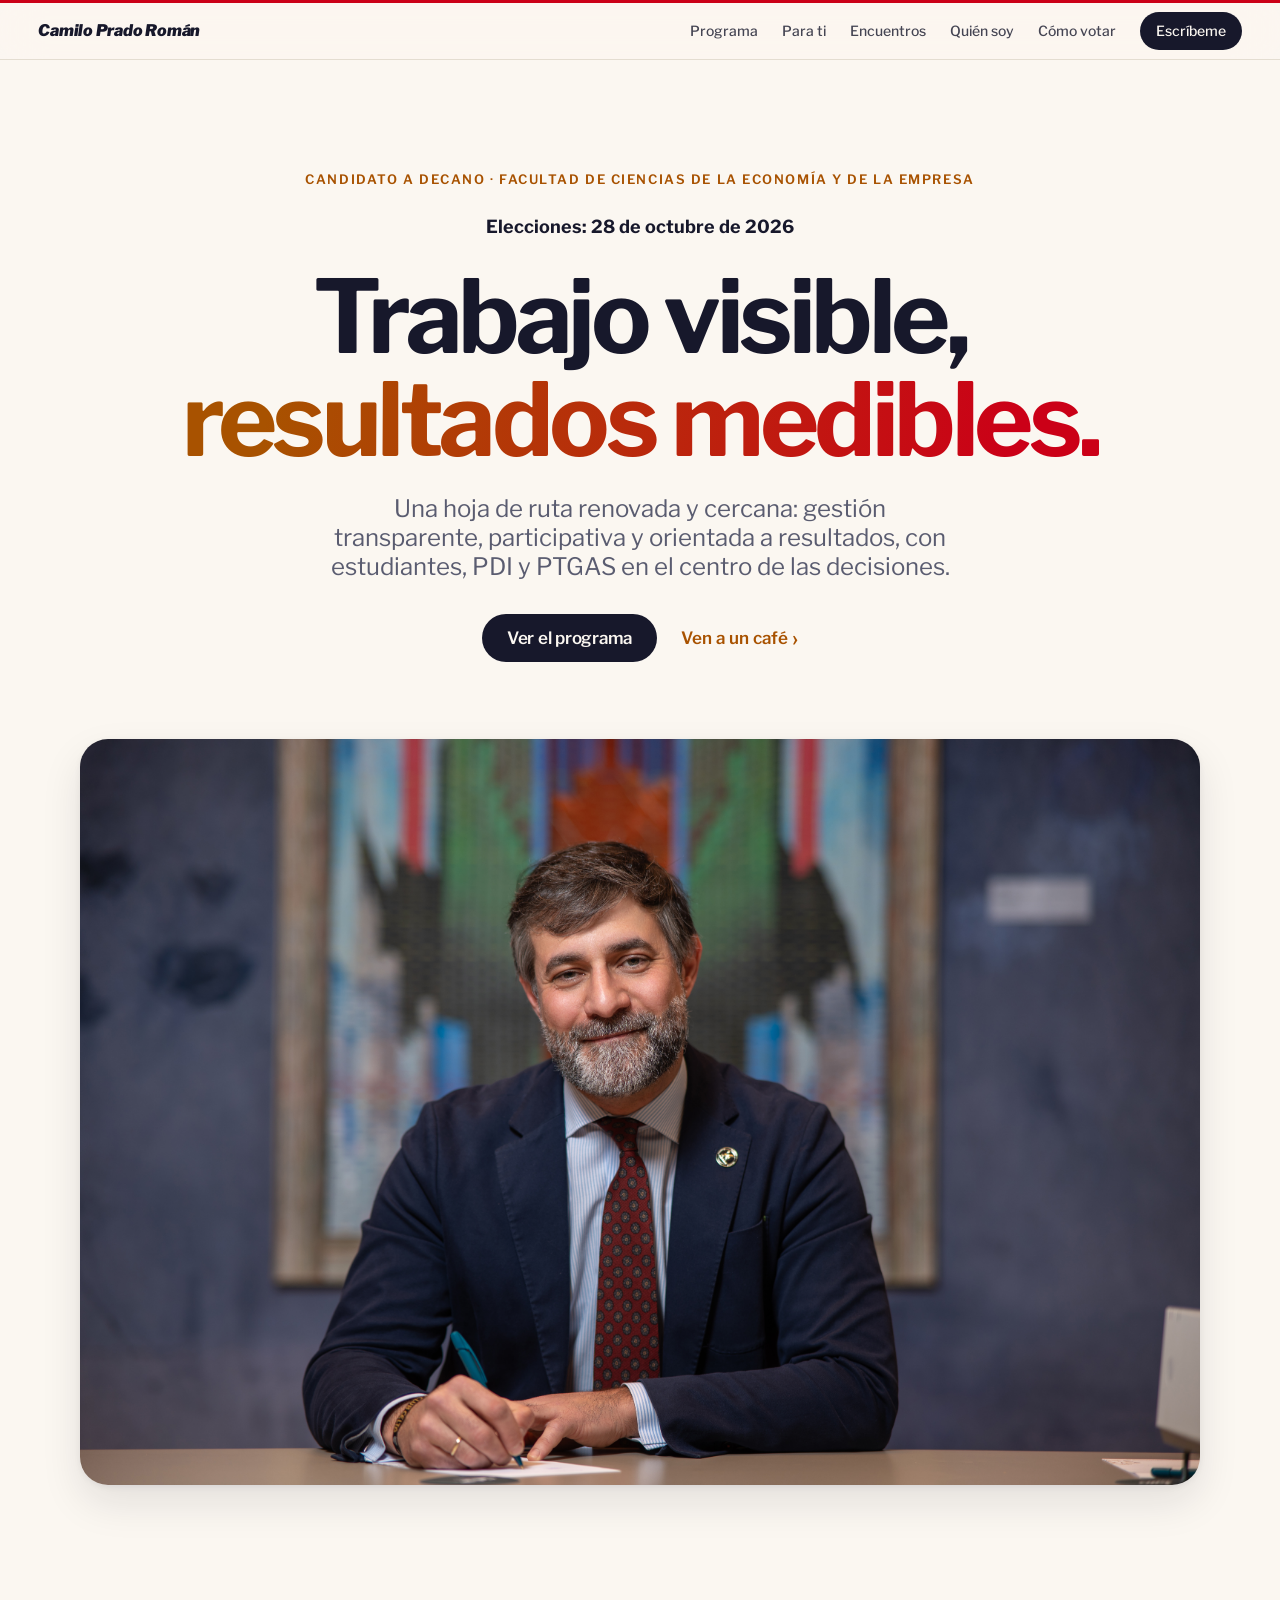
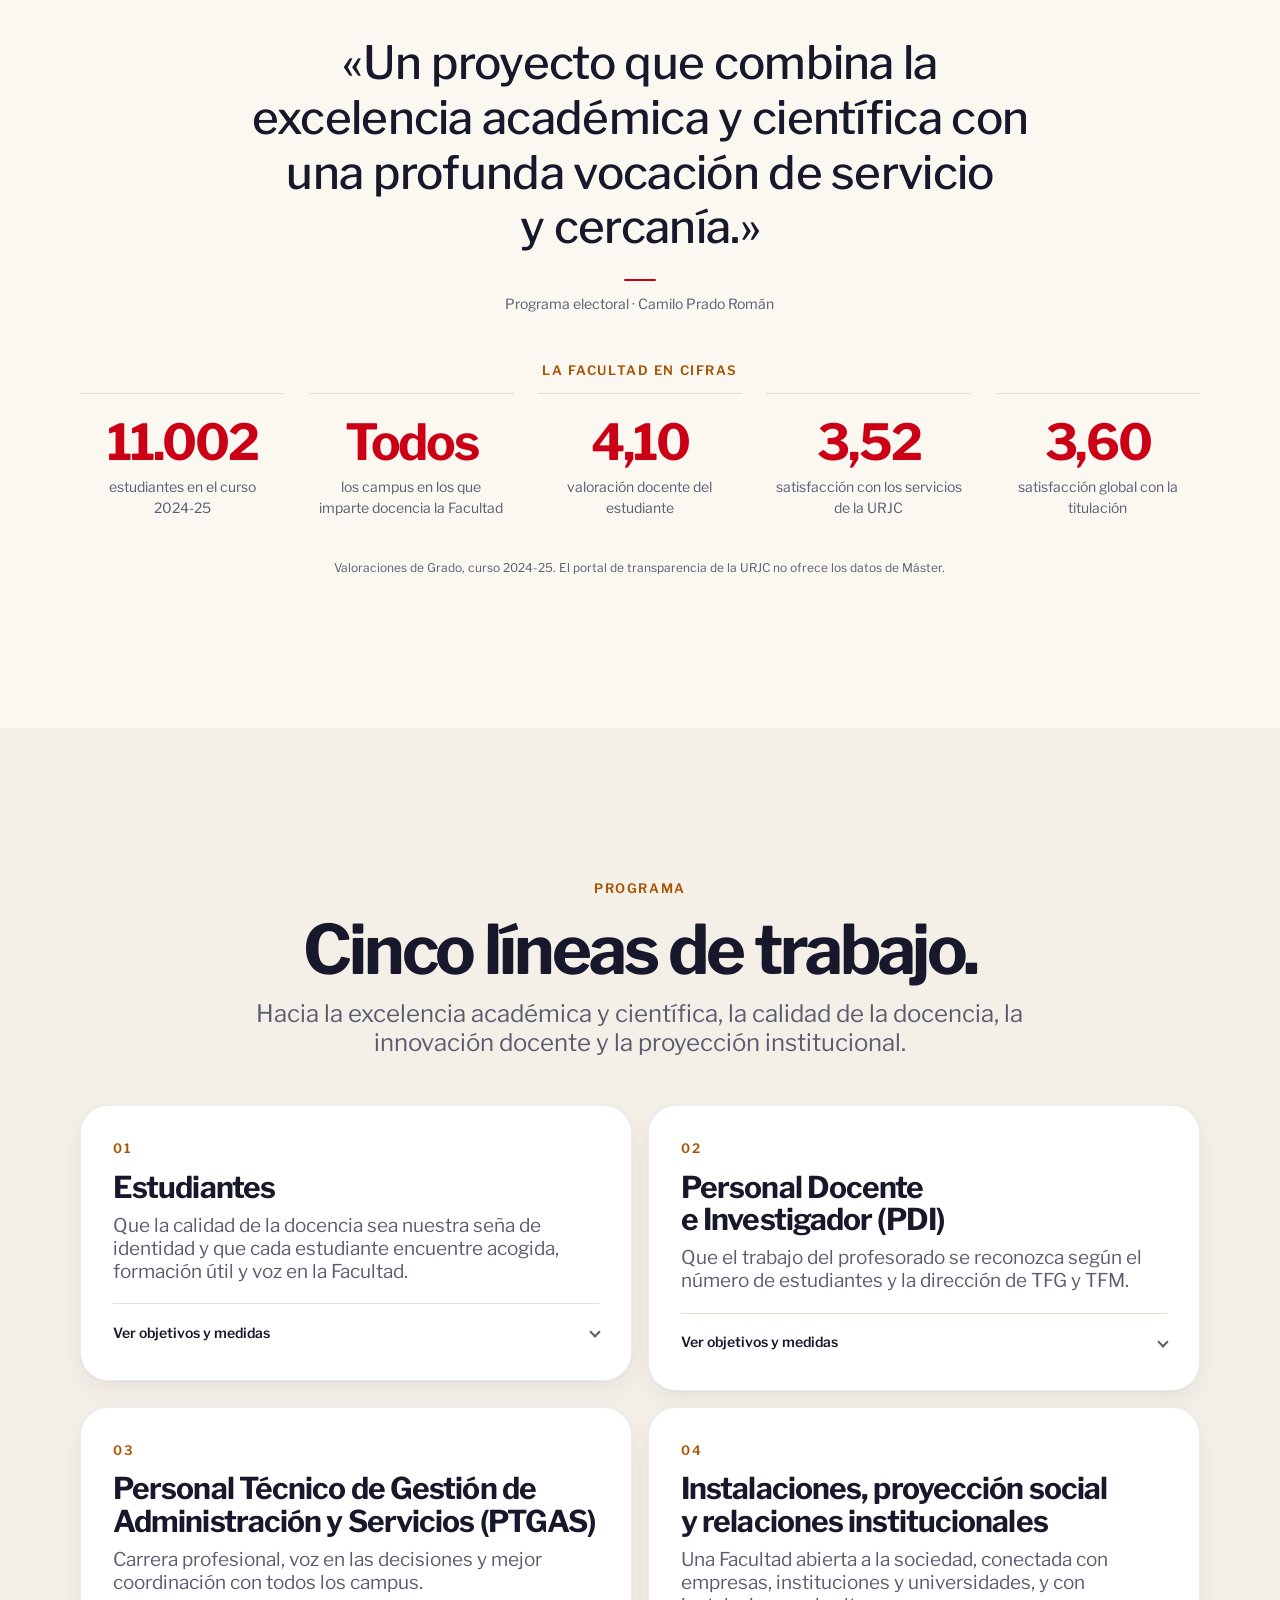
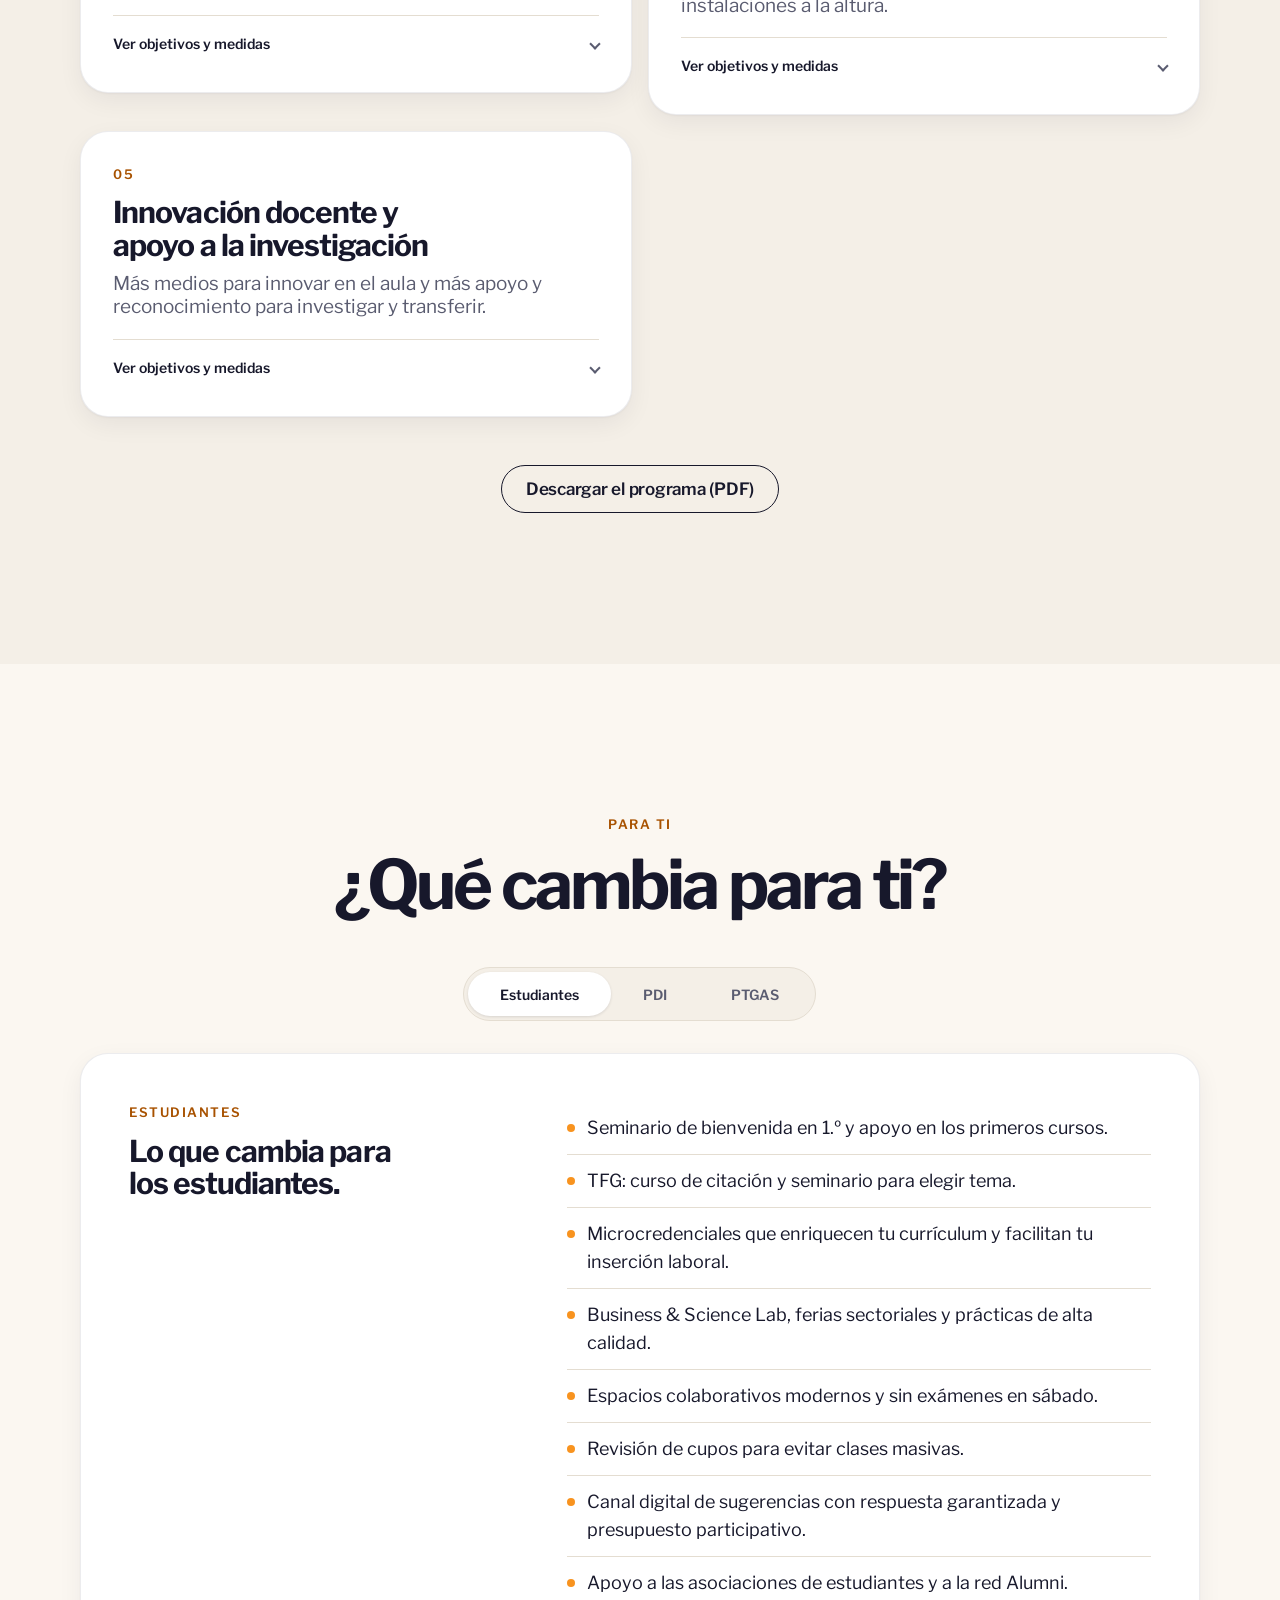
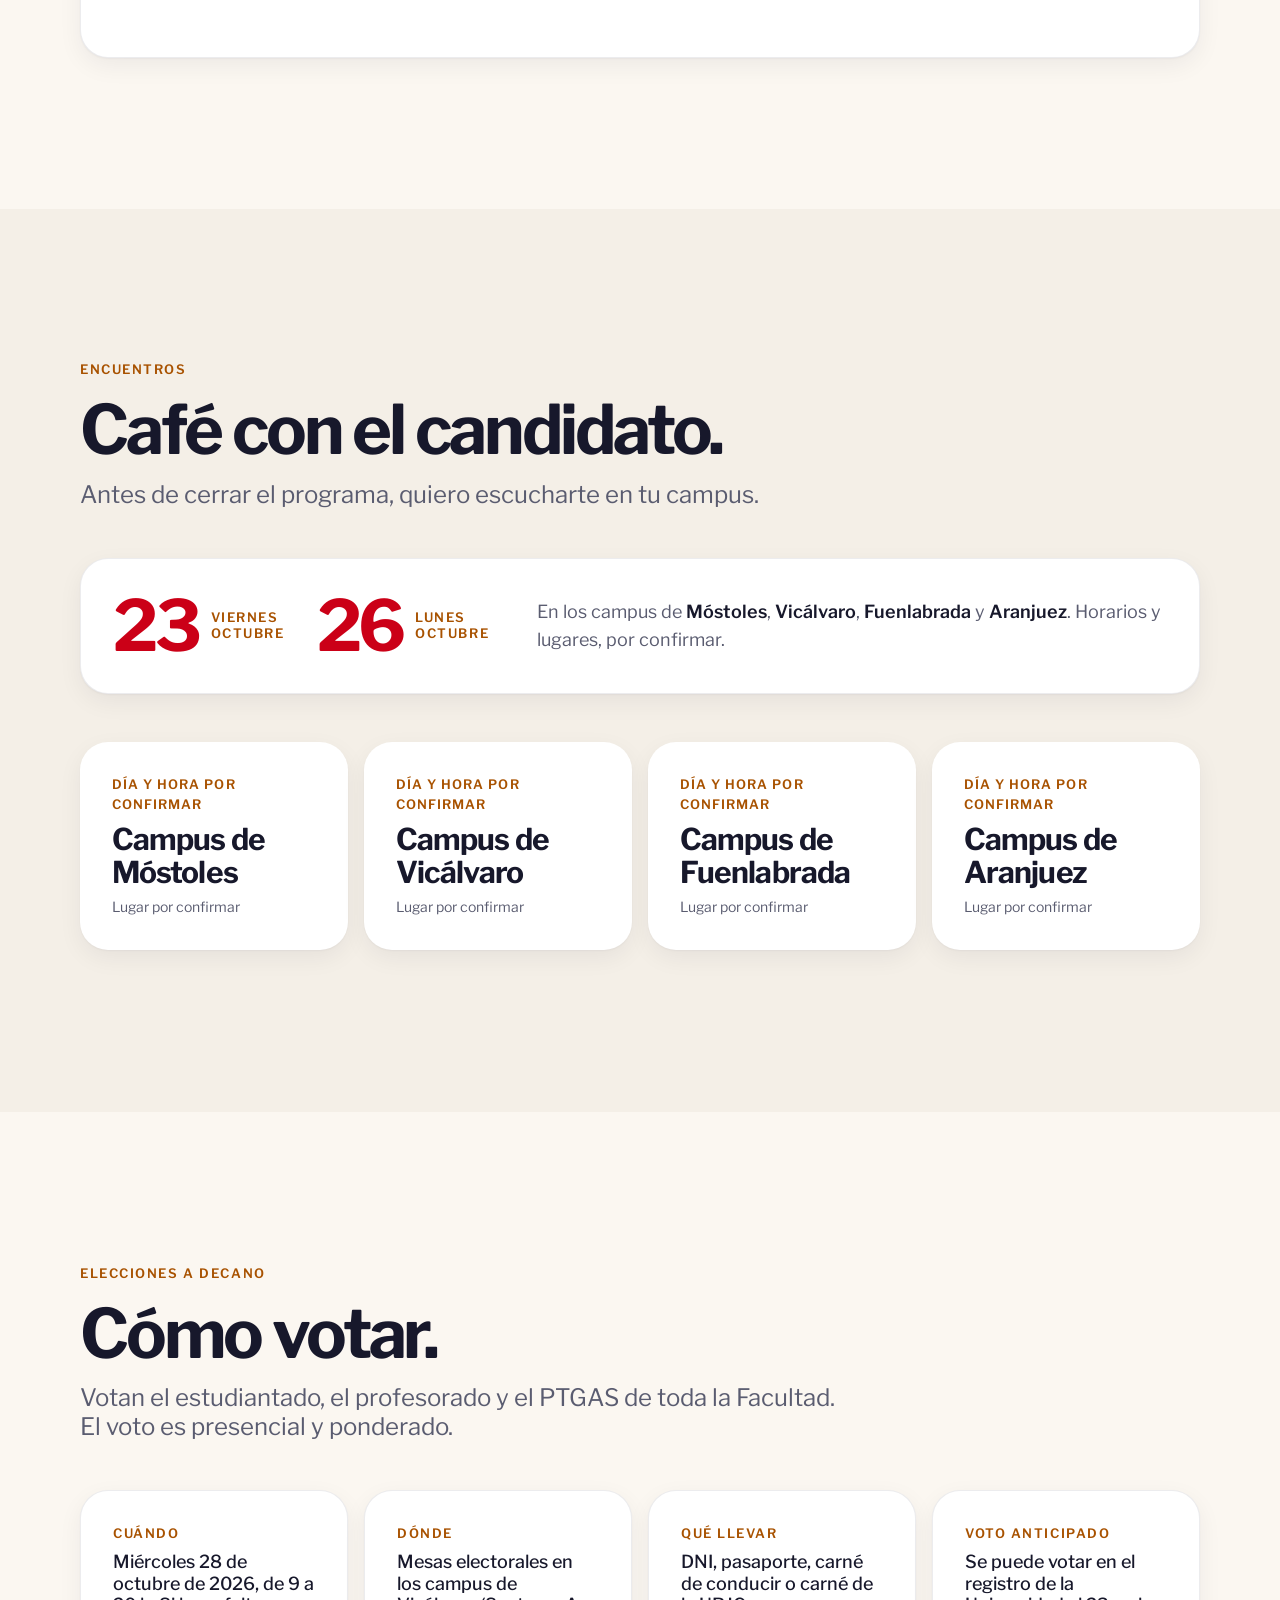
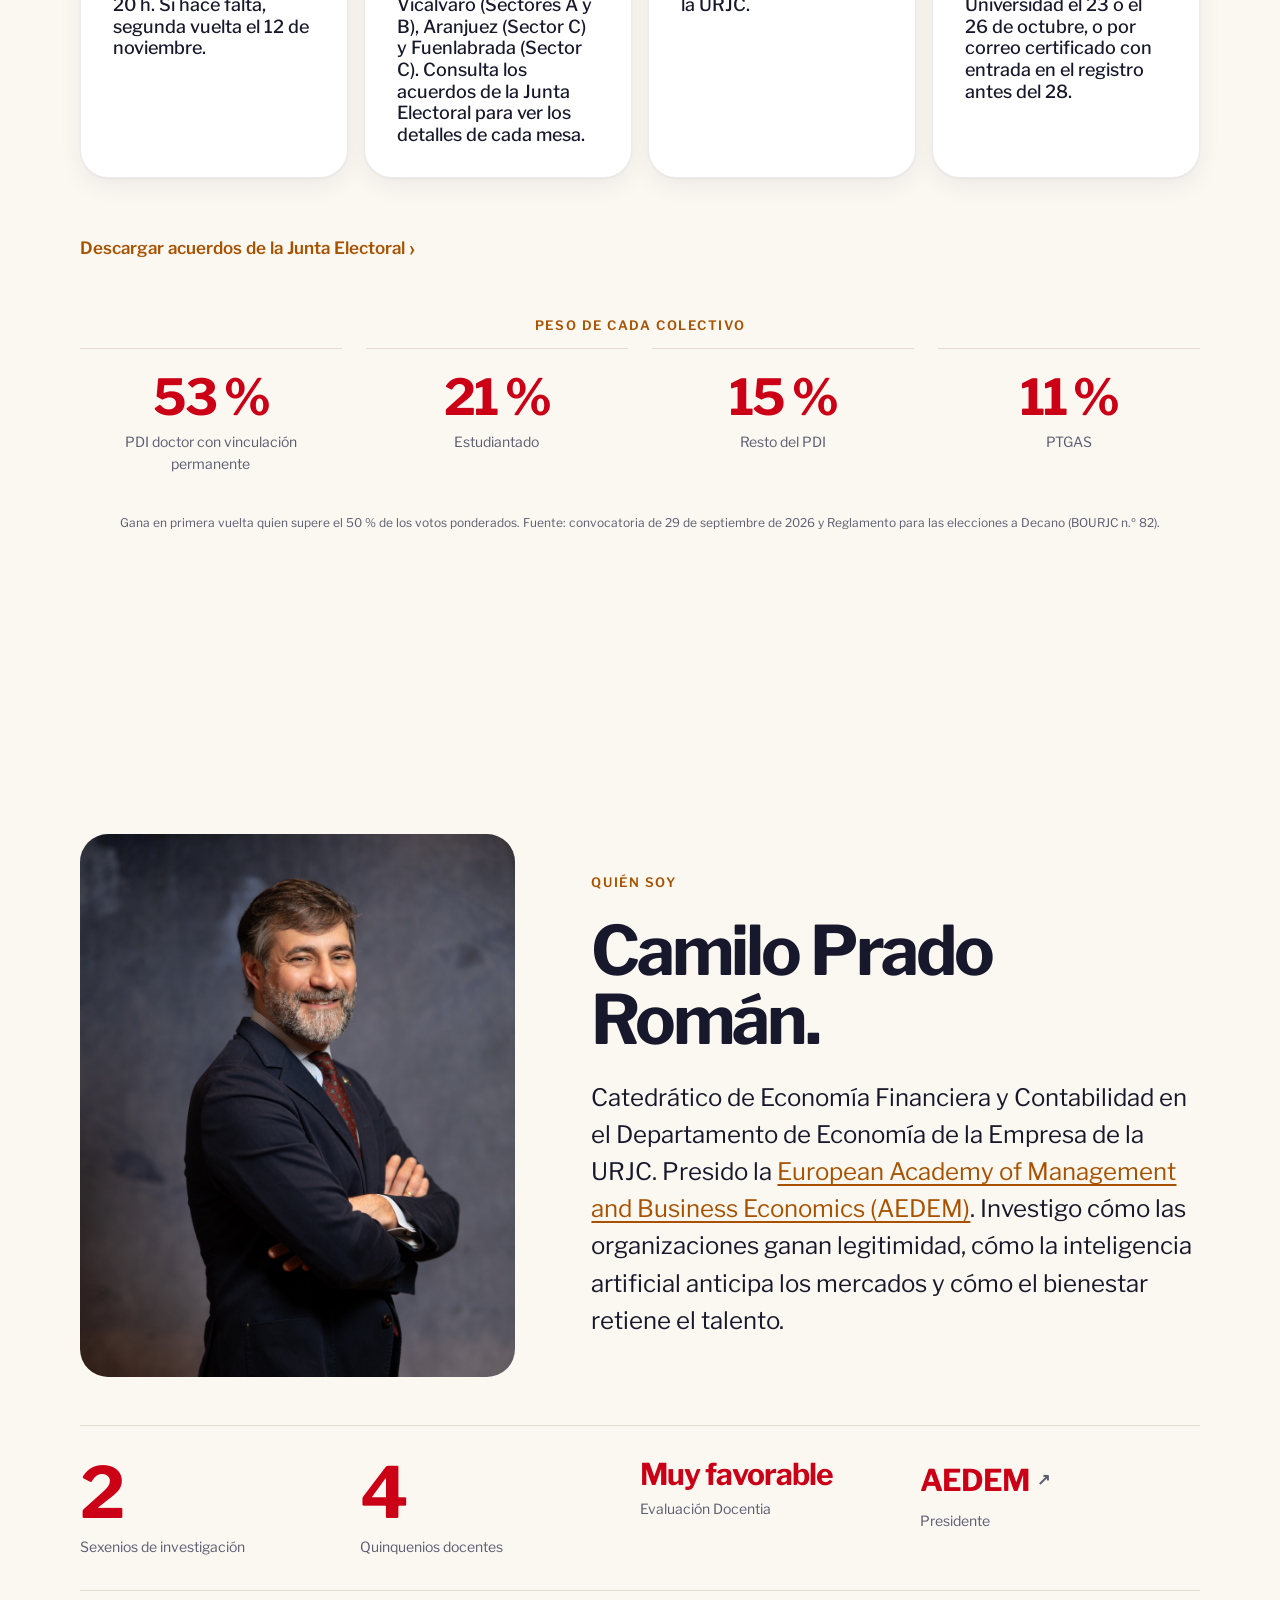
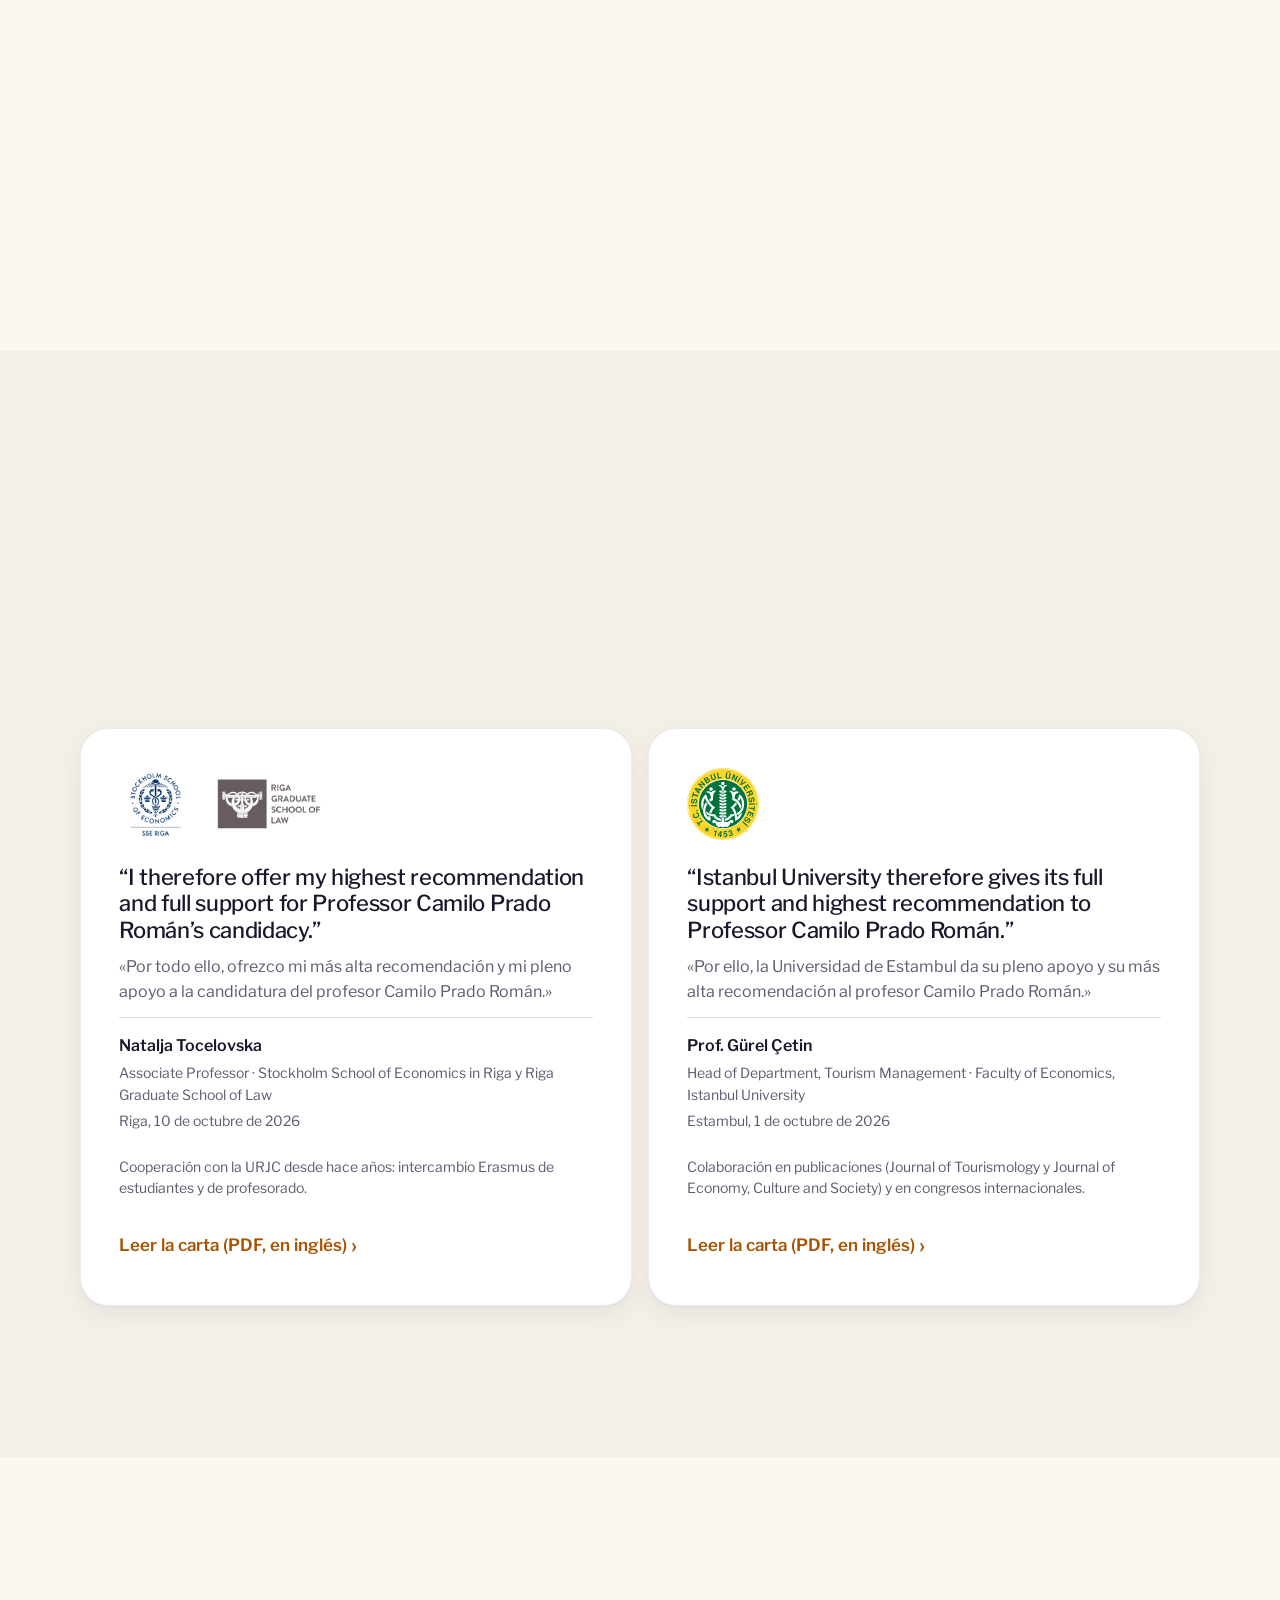
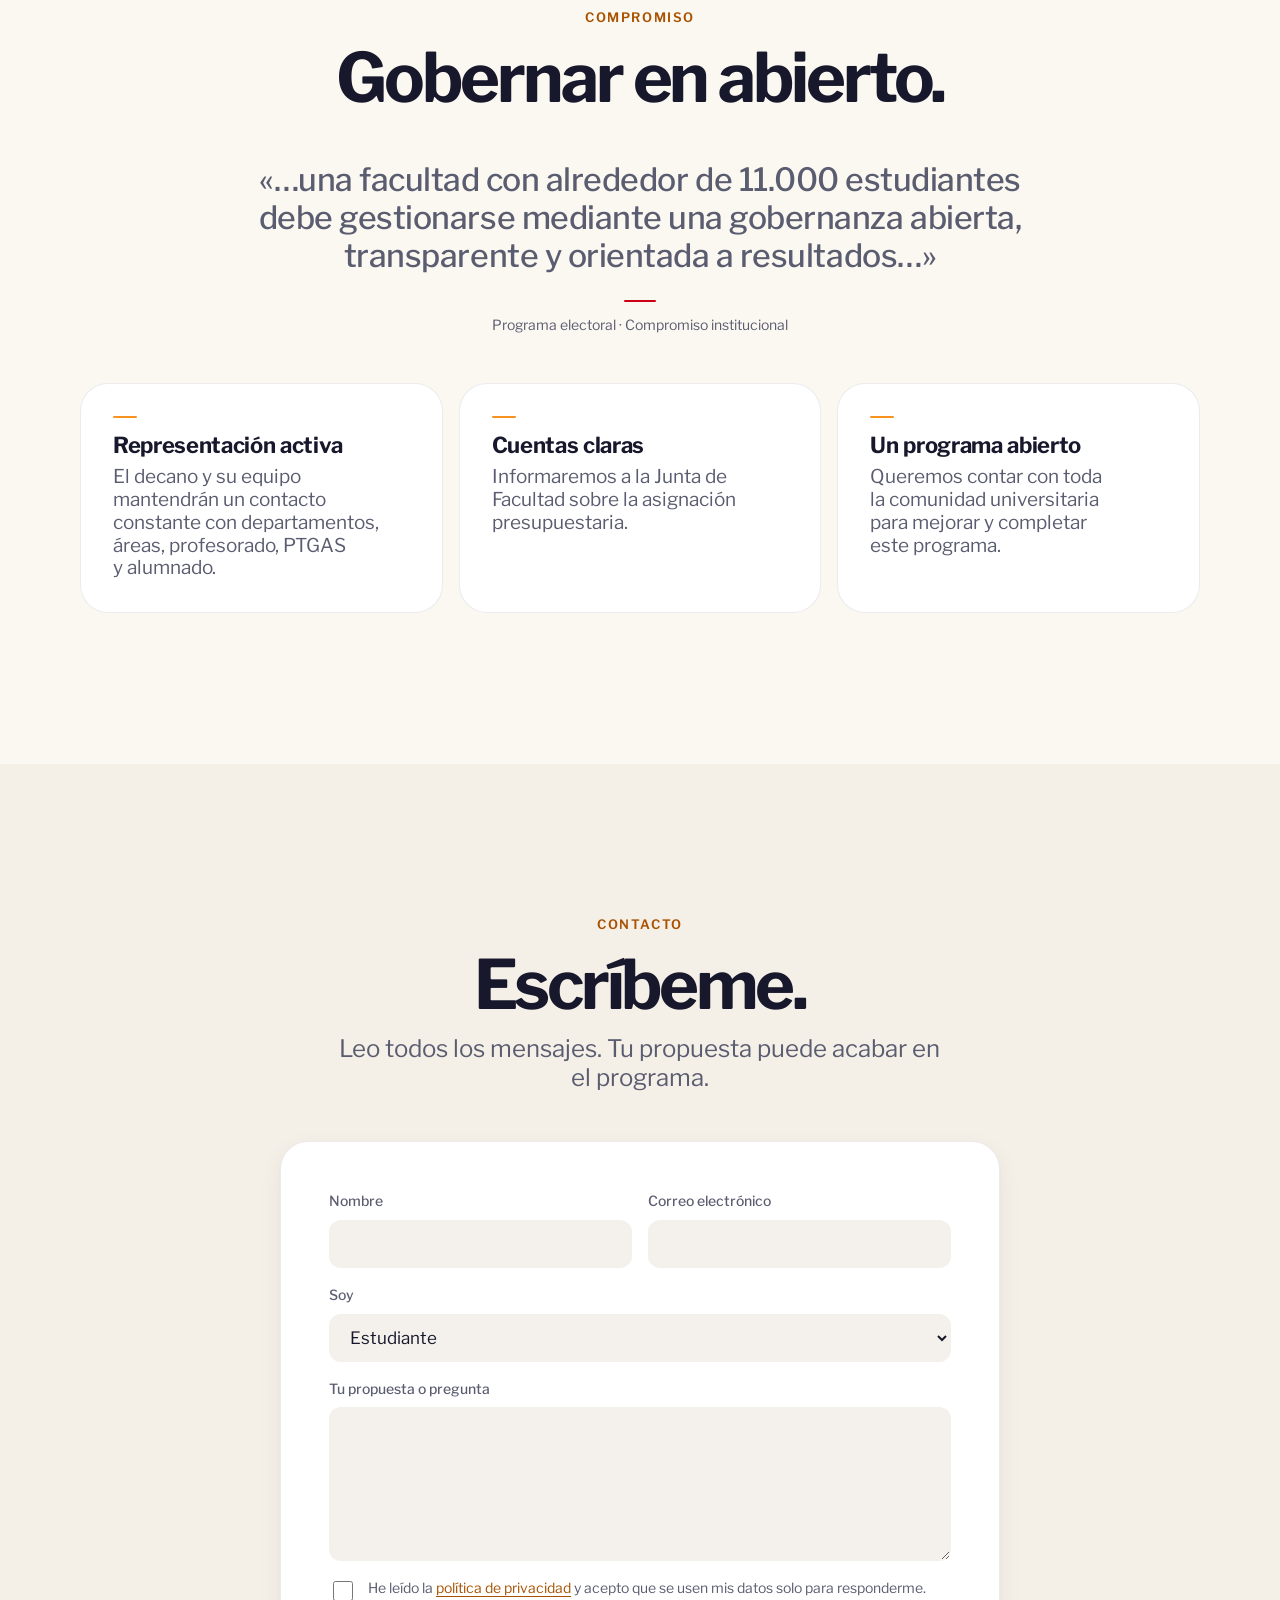
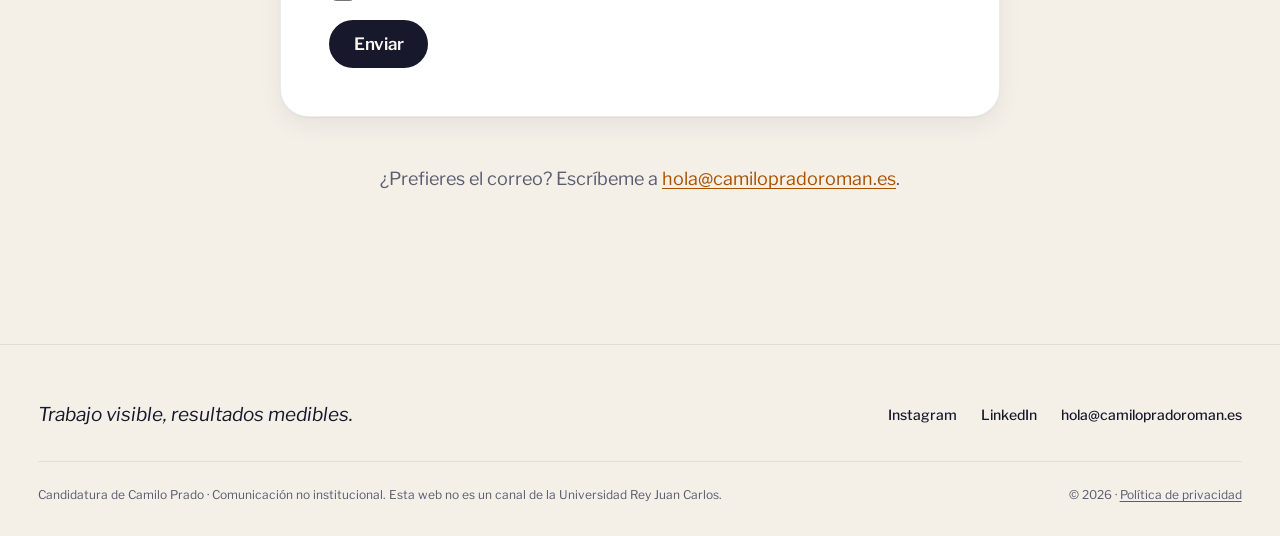
==== commit 43edf51a: "Update note with additional campus information" ====
--- a/index.html
+++ b/index.html
@@ -396,7 +396,7 @@
             <li class="cafe-dias__dia"><time datetime="2026-10-23"><span class="cafe-dias__num">23</span><span class="cafe-dias__texto">Viernes<br>octubre</span></time></li>
             <li class="cafe-dias__dia"><time datetime="2026-10-26"><span class="cafe-dias__num">26</span><span class="cafe-dias__texto">Lunes<br>octubre</span></time></li>
           </ul>
-          <p class="cafe-dias__nota">En los campus de <strong>Móstoles</strong>, <strong>Vicálvaro</strong> y <strong>Fuenlabrada</strong>. Horarios y lugares, por confirmar.</p>
+          <p class="cafe-dias__nota">En los campus de <strong>Móstoles</strong>, <strong>Vicálvaro</strong>, <strong>Fuenlabrada</strong> y <strong>Aranjuez</strong>. Horarios y lugares, por confirmar.</p>
         </div>
         <ul class="events" data-encuentros data-src="data/encuentros.json" aria-live="polite">
           <li class="events__empty">Cargando los próximos encuentros…</li>
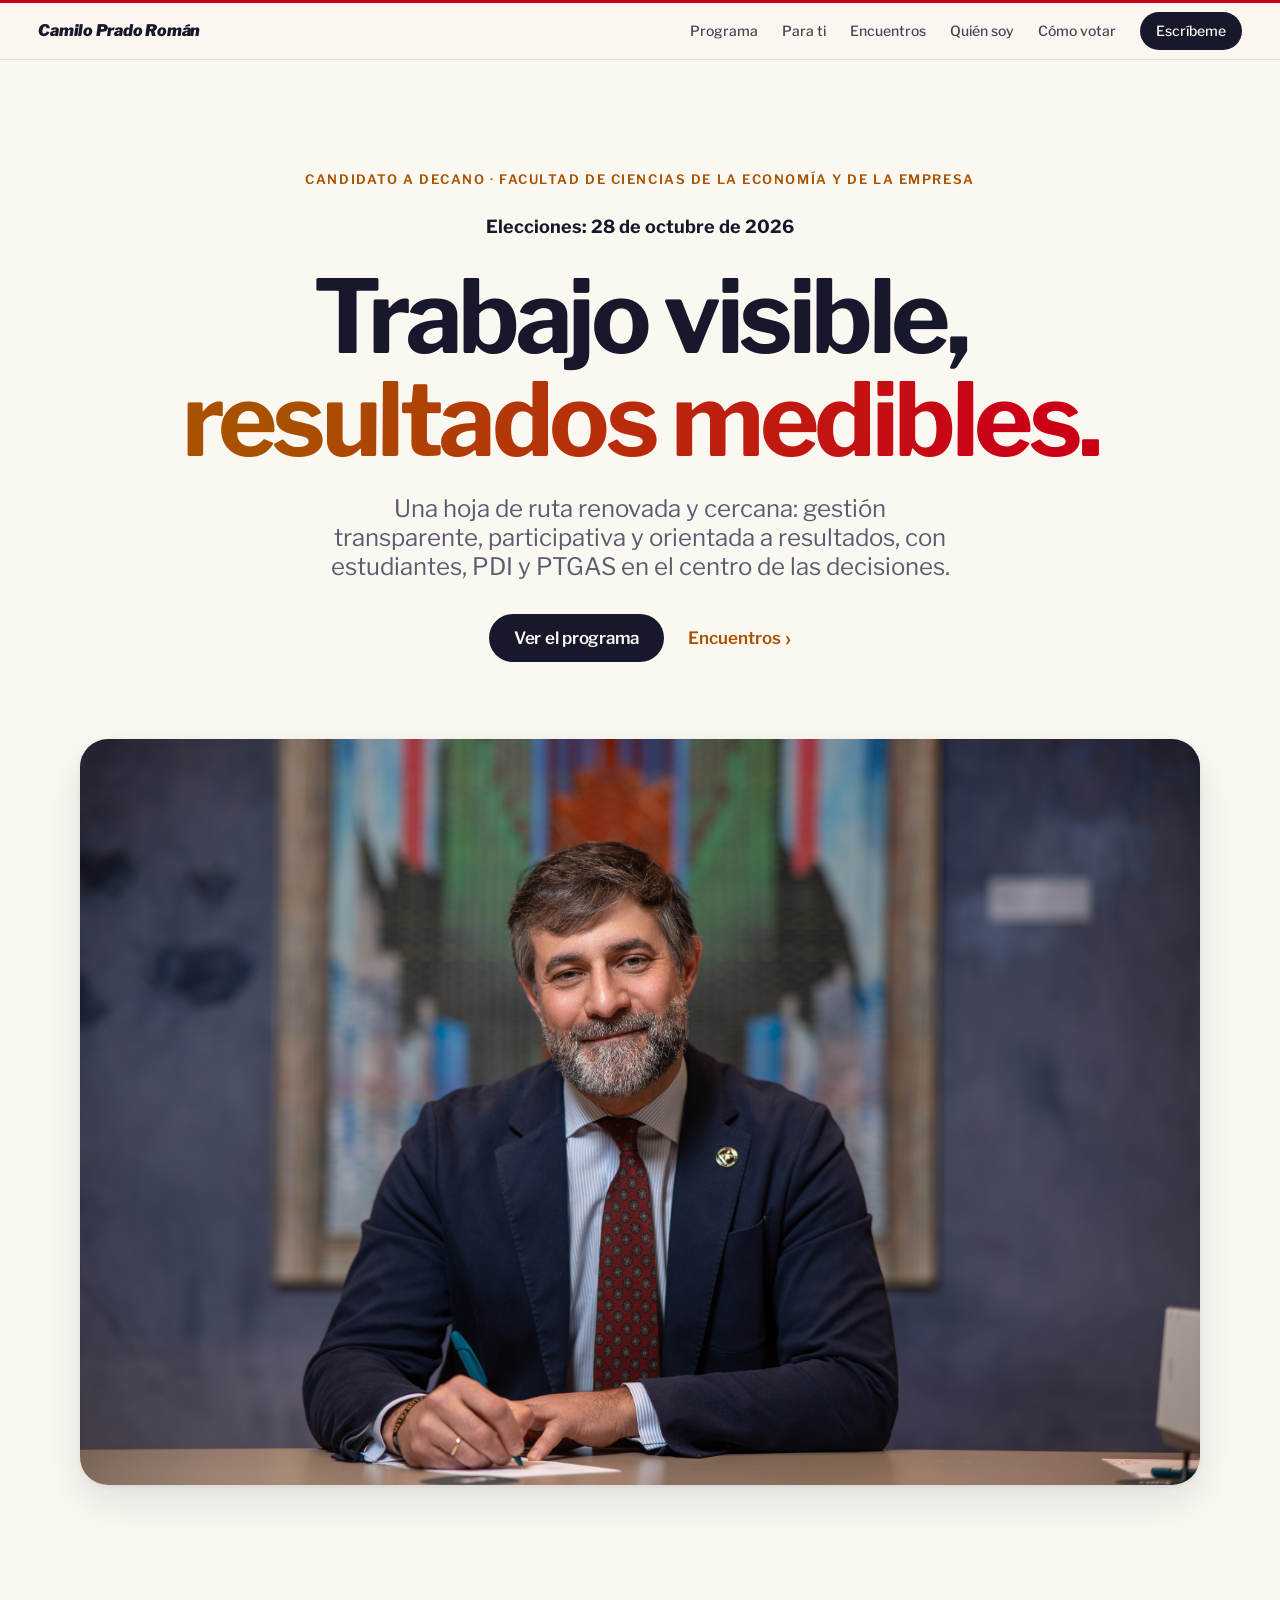
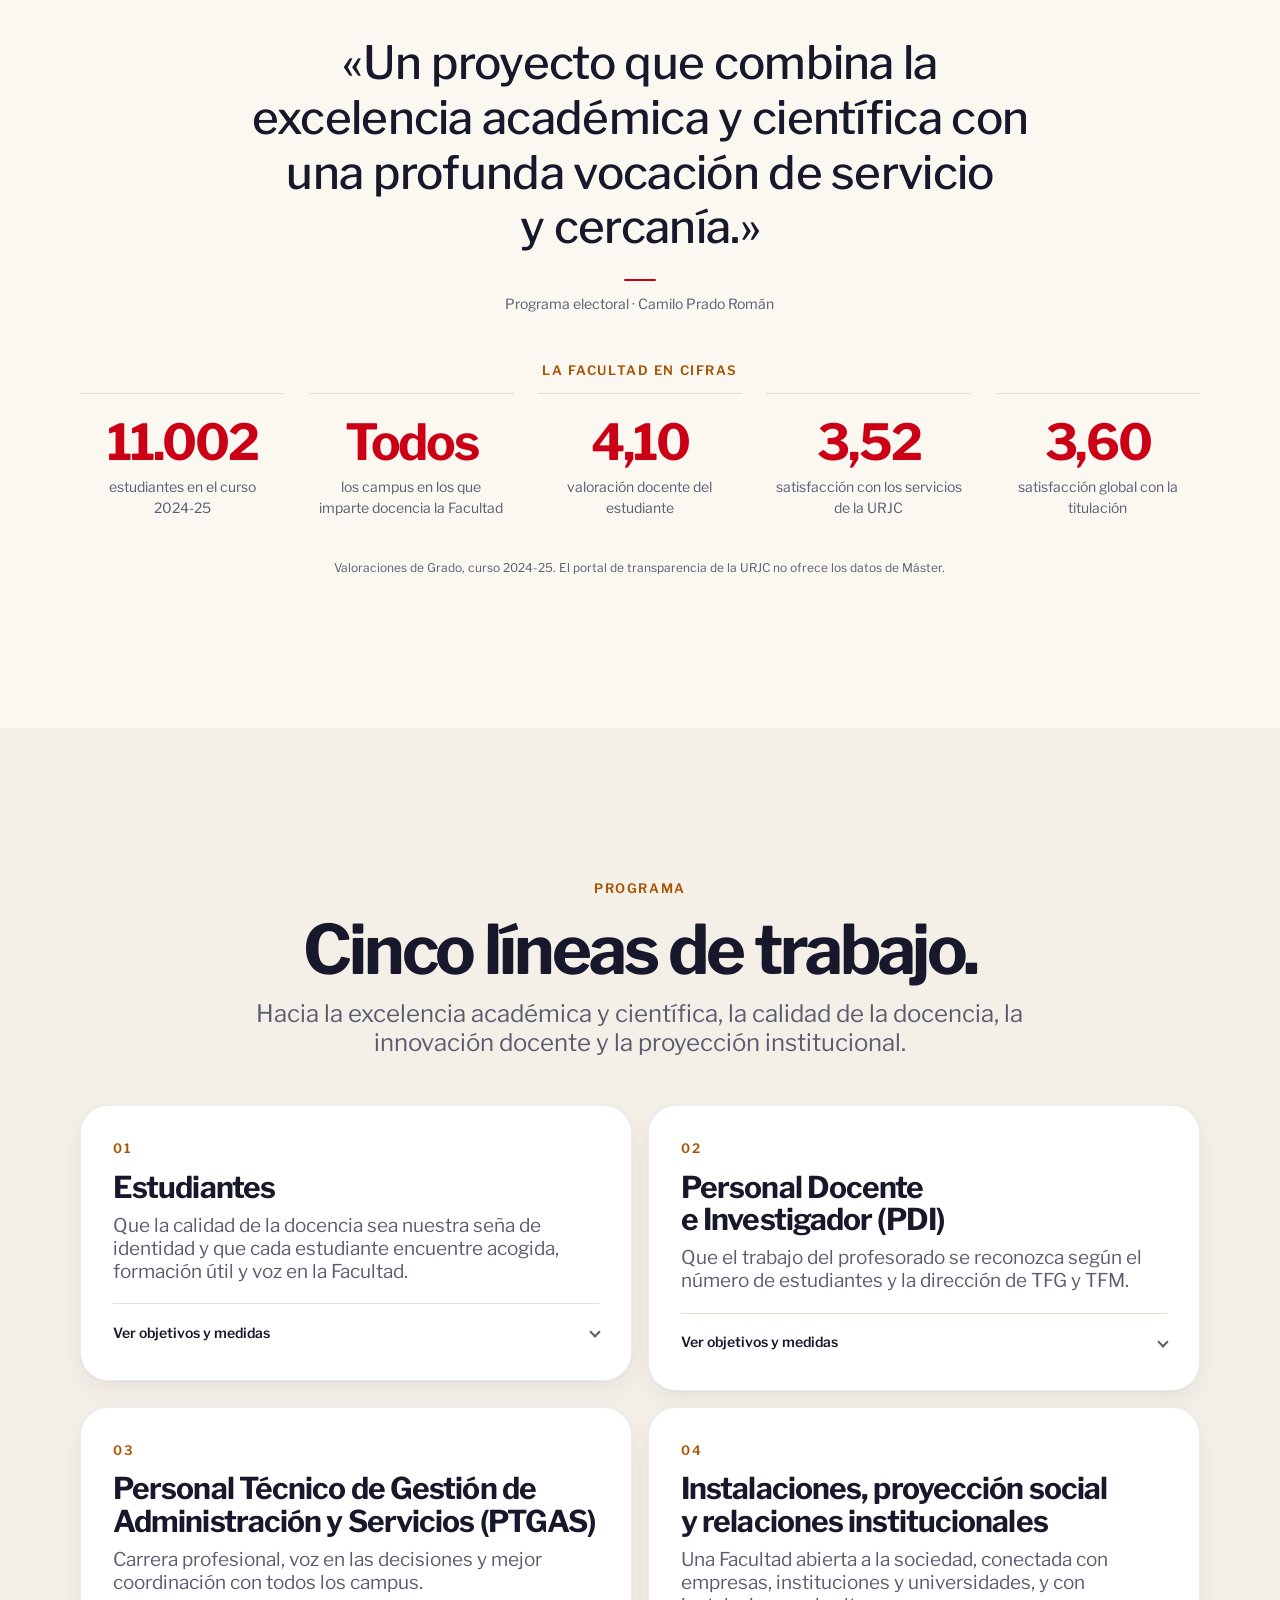
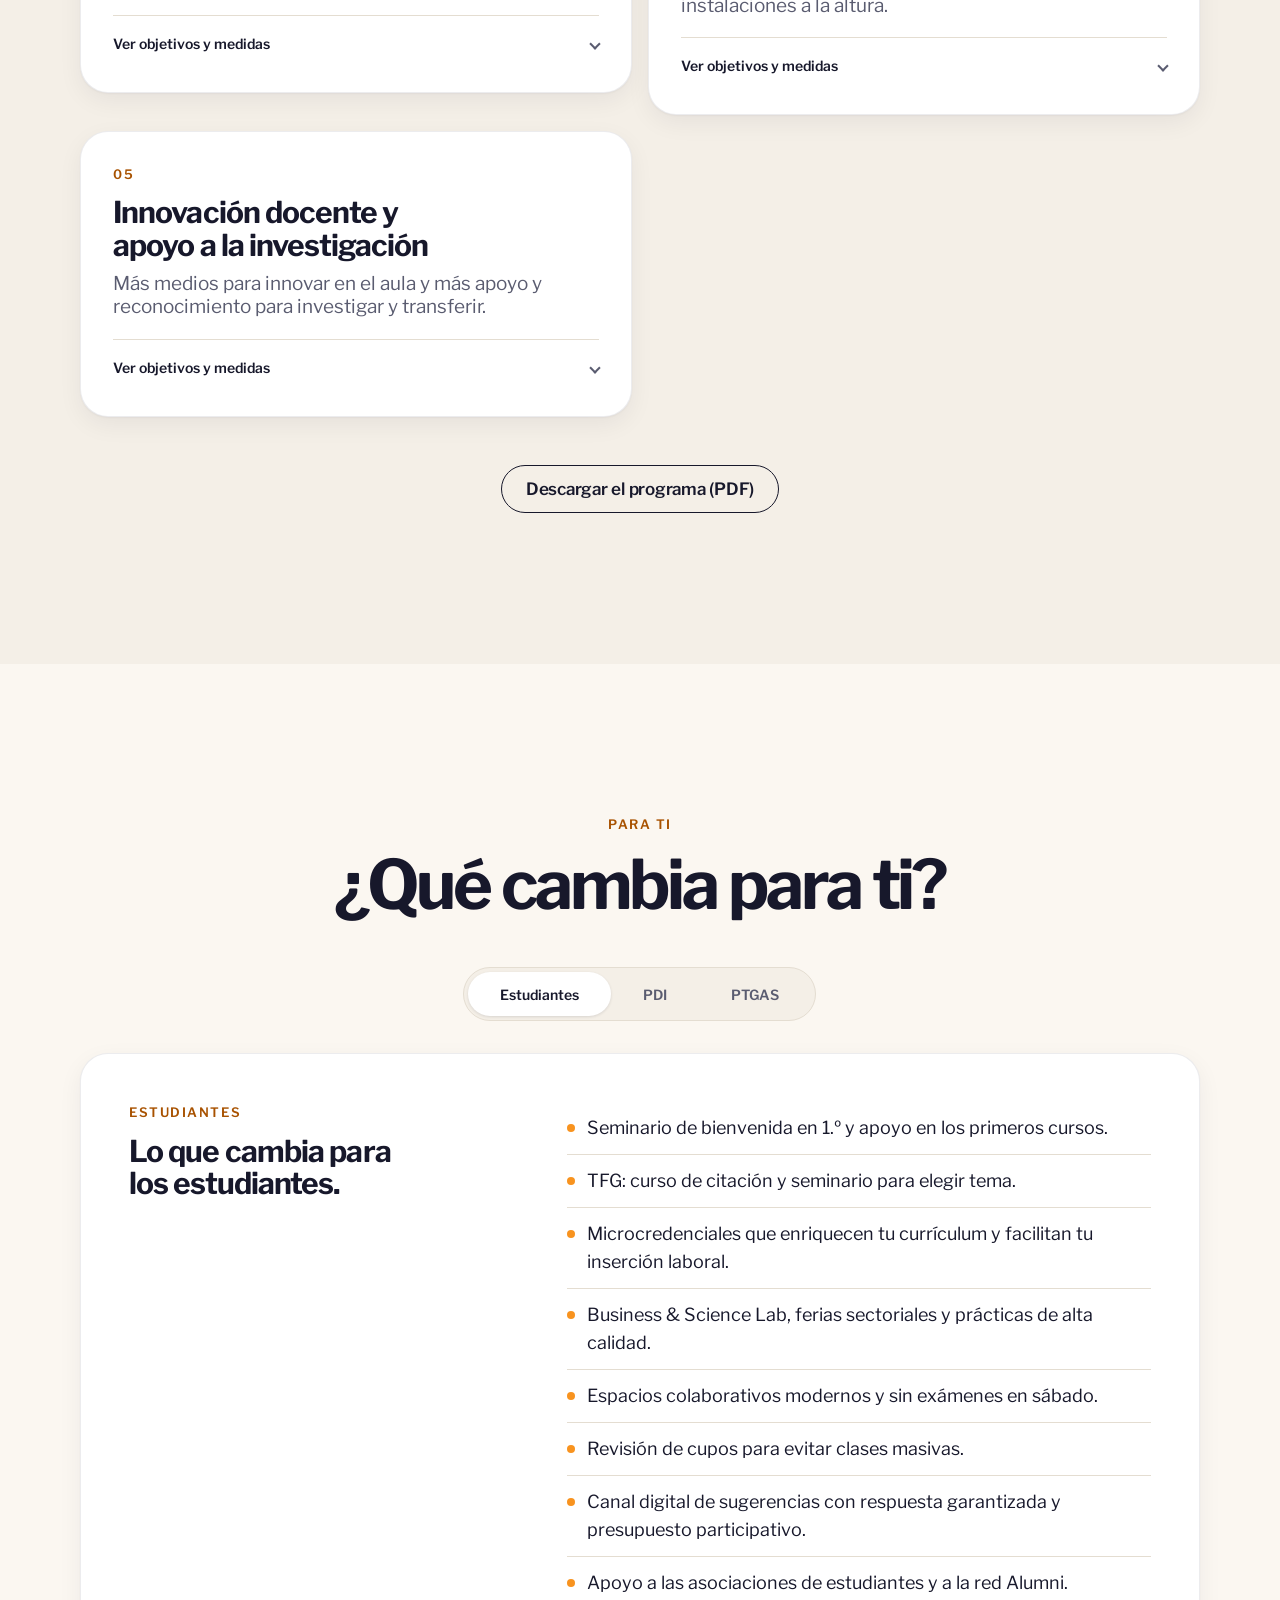
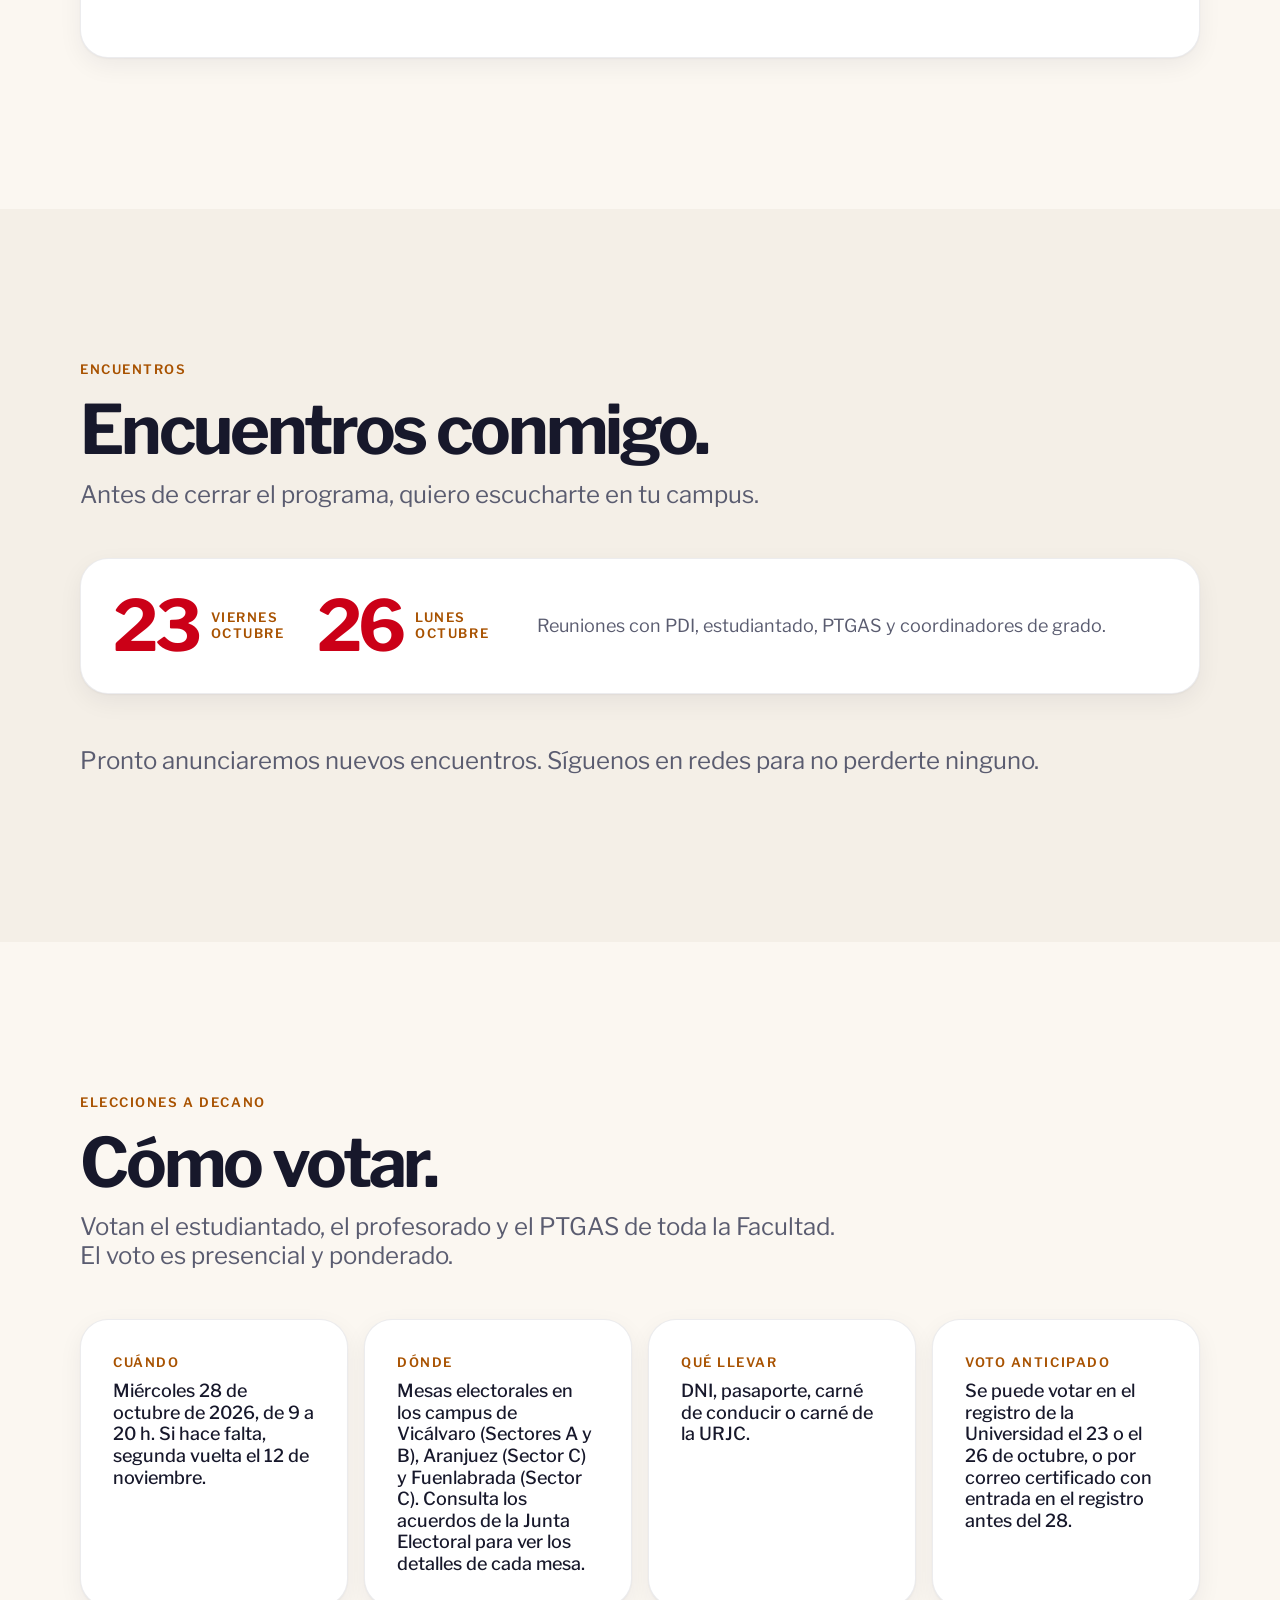
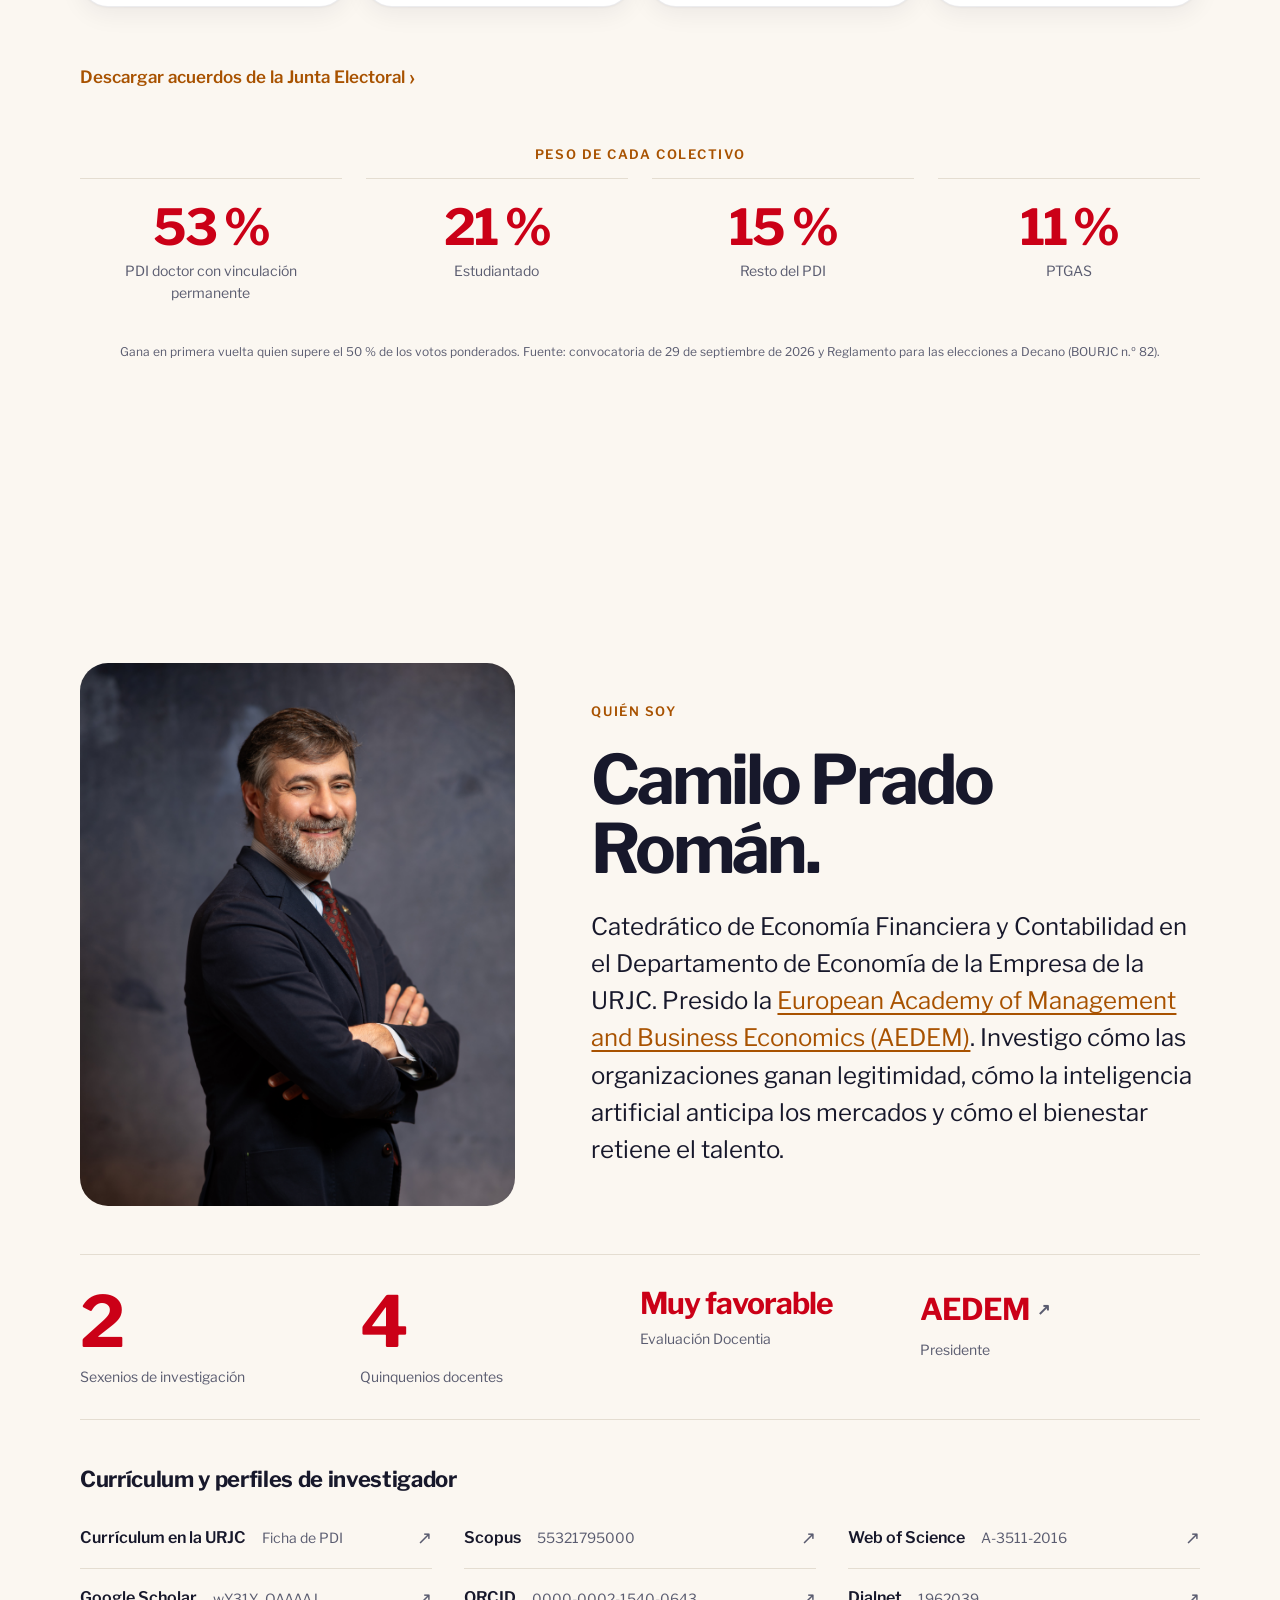
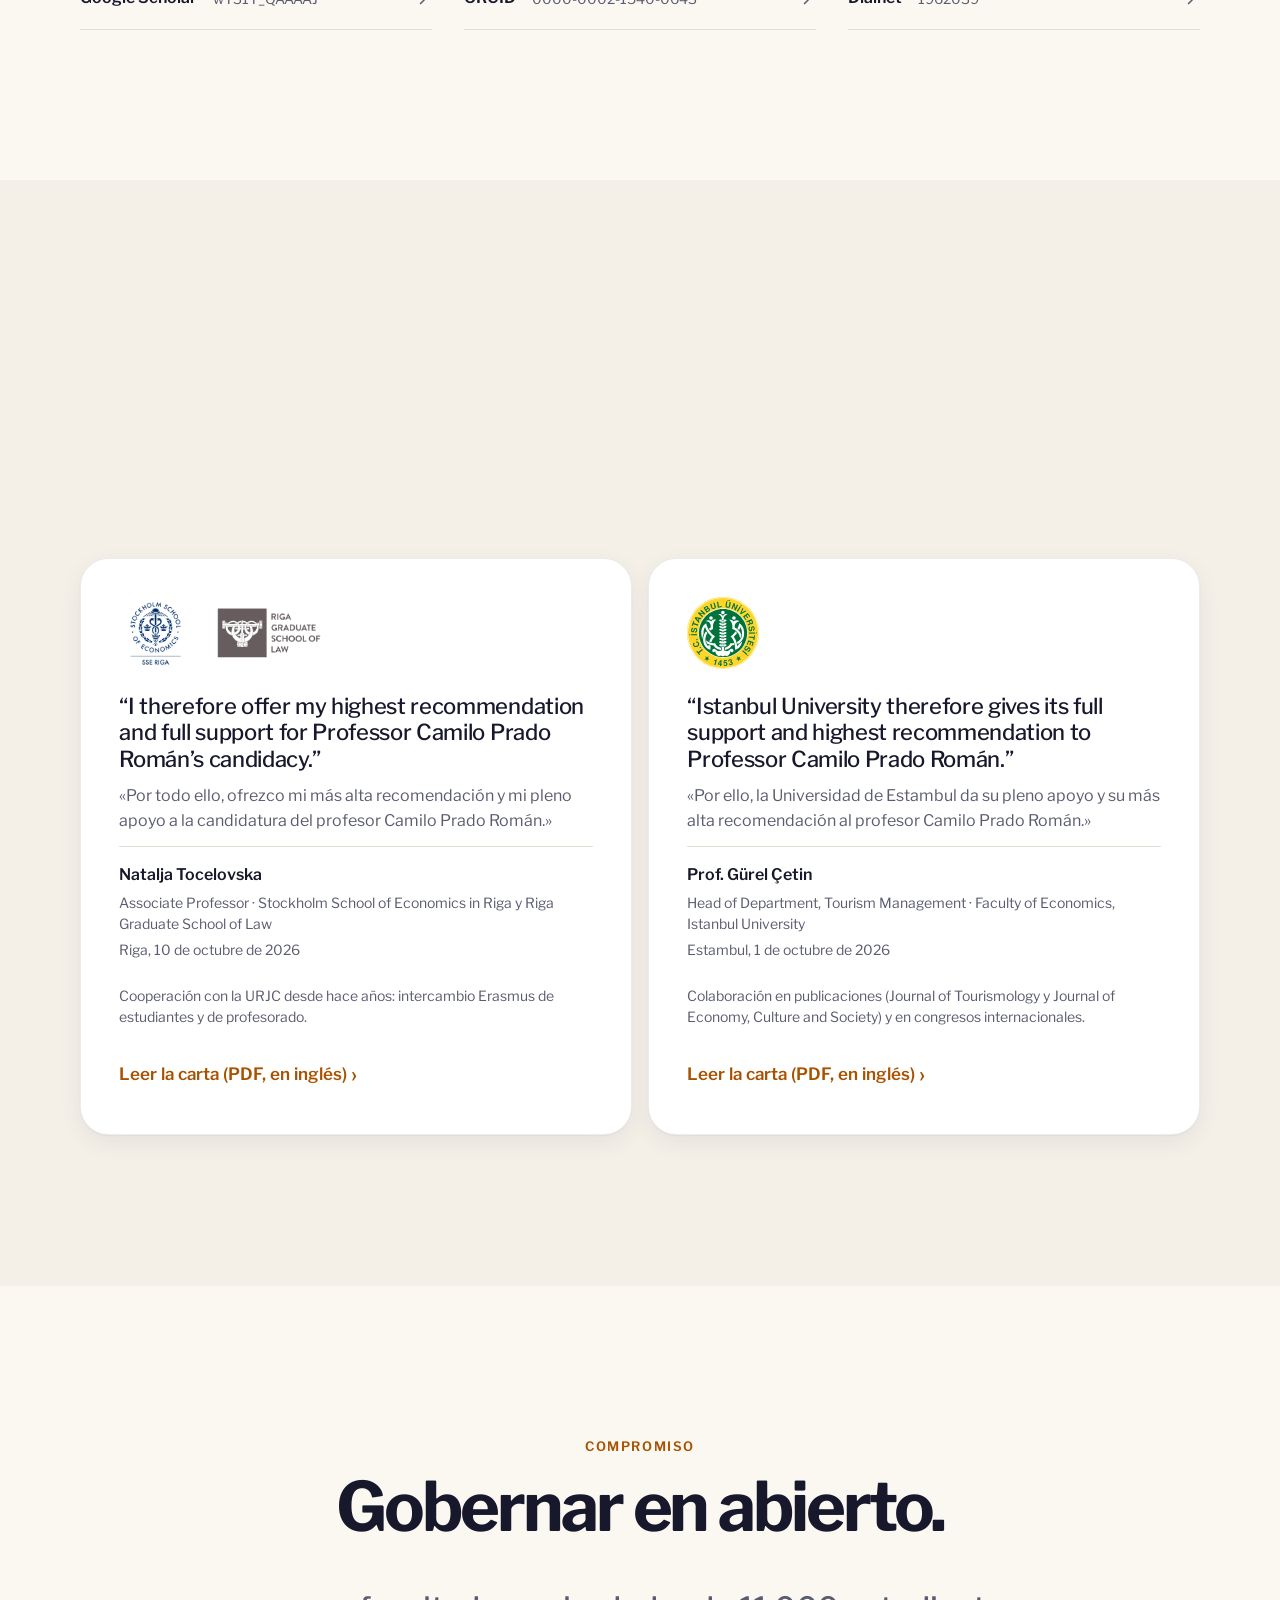
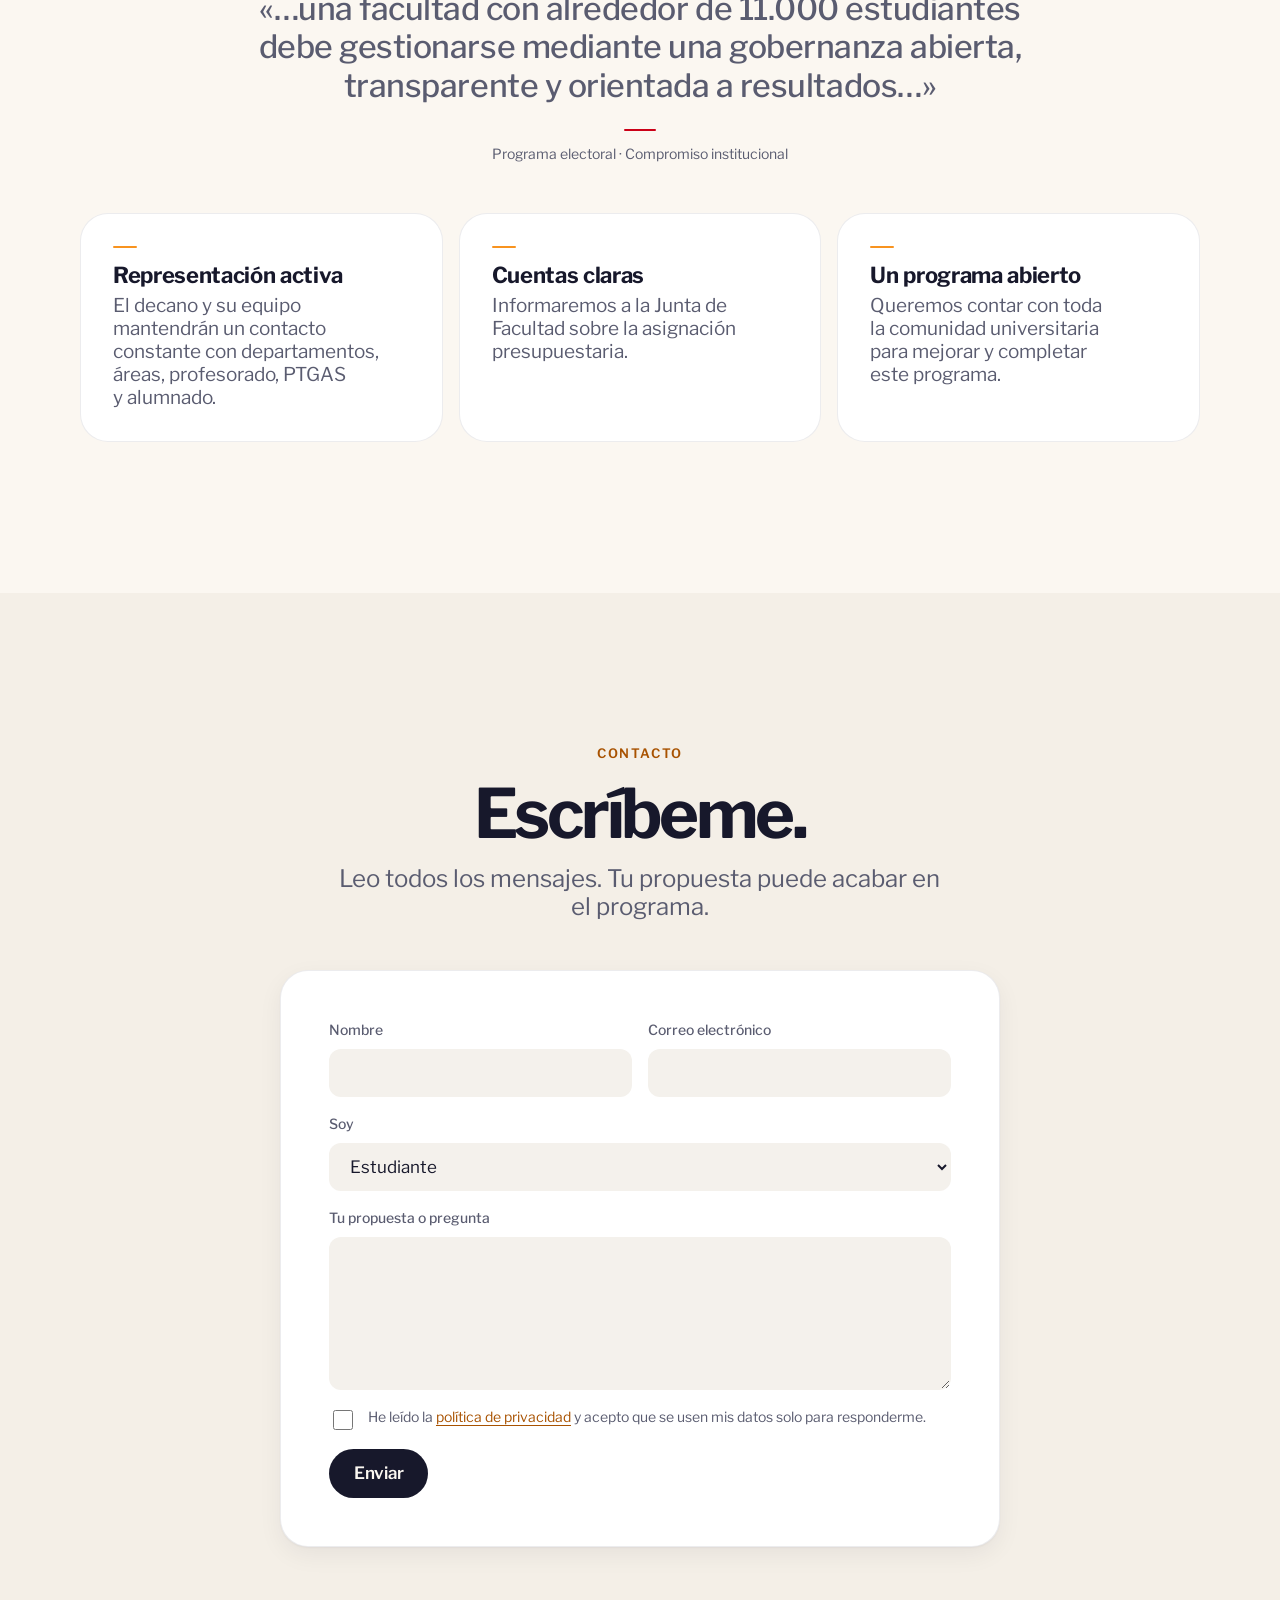
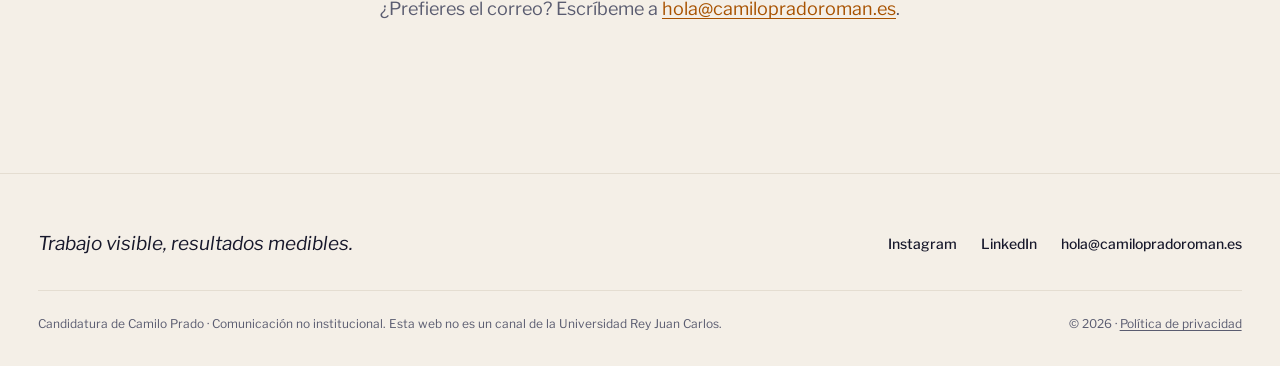
==== commit 7ca07d87: "Cambiar encuentros de café a reuniones con horarios y enlaces Teams" ====
--- a/index.html
+++ b/index.html
@@ -57,7 +57,7 @@
           <p class="hero__lead">Una hoja de ruta renovada y cercana: gestión transparente, participativa y orientada a resultados, con estudiantes, PDI y PTGAS en el centro de las decisiones.</p>
           <div class="hero__actions">
             <a class="btn btn--primario" href="#programa">Ver el programa</a>
-            <a class="link-flecha" href="#encuentros">Ven a un café</a>
+            <a class="link-flecha" href="#encuentros">Encuentros</a>
           </div>
         </div>
         <div class="hero__media" data-reveal>
@@ -387,7 +387,7 @@
       <div class="container section__inner">
         <header class="section__header" data-reveal>
           <p class="eyebrow">Encuentros</p>
-          <h2 id="encuentros-titulo" class="section__title">Café con el candidato.</h2>
+          <h2 id="encuentros-titulo" class="section__title">Encuentros conmigo.</h2>
           <p class="section__intro">Antes de cerrar el programa, quiero escucharte en tu campus.</p>
         </header>
         <!-- Días confirmados; el día de cada campus, la hora y el lugar se completan en data/encuentros.json -->
@@ -396,7 +396,7 @@
             <li class="cafe-dias__dia"><time datetime="2026-10-23"><span class="cafe-dias__num">23</span><span class="cafe-dias__texto">Viernes<br>octubre</span></time></li>
             <li class="cafe-dias__dia"><time datetime="2026-10-26"><span class="cafe-dias__num">26</span><span class="cafe-dias__texto">Lunes<br>octubre</span></time></li>
           </ul>
-          <p class="cafe-dias__nota">En los campus de <strong>Móstoles</strong>, <strong>Vicálvaro</strong>, <strong>Fuenlabrada</strong> y <strong>Aranjuez</strong>. Horarios y lugares, por confirmar.</p>
+          <p class="cafe-dias__nota">Reuniones con PDI, estudiantado, PTGAS y coordinadores de grado.</p>
         </div>
         <ul class="events" data-encuentros data-src="data/encuentros.json" aria-live="polite">
           <li class="events__empty">Cargando los próximos encuentros…</li>
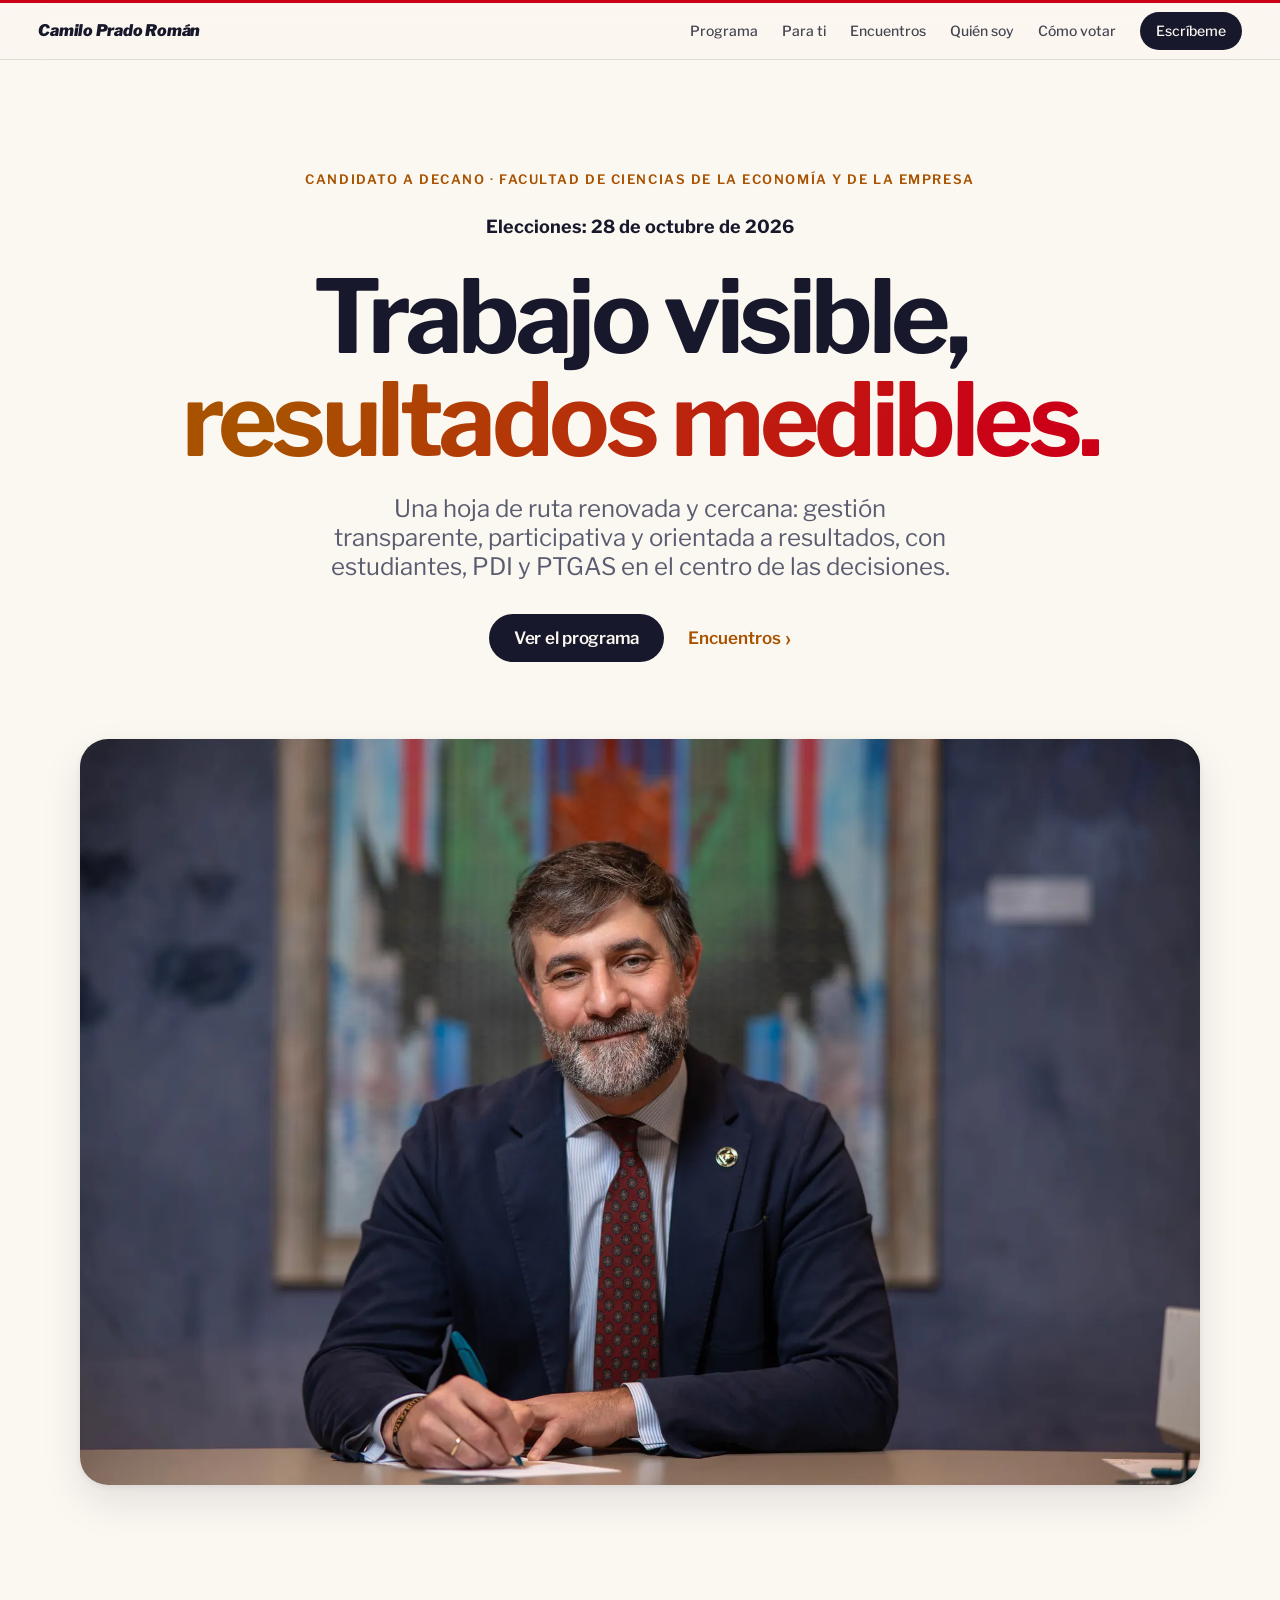
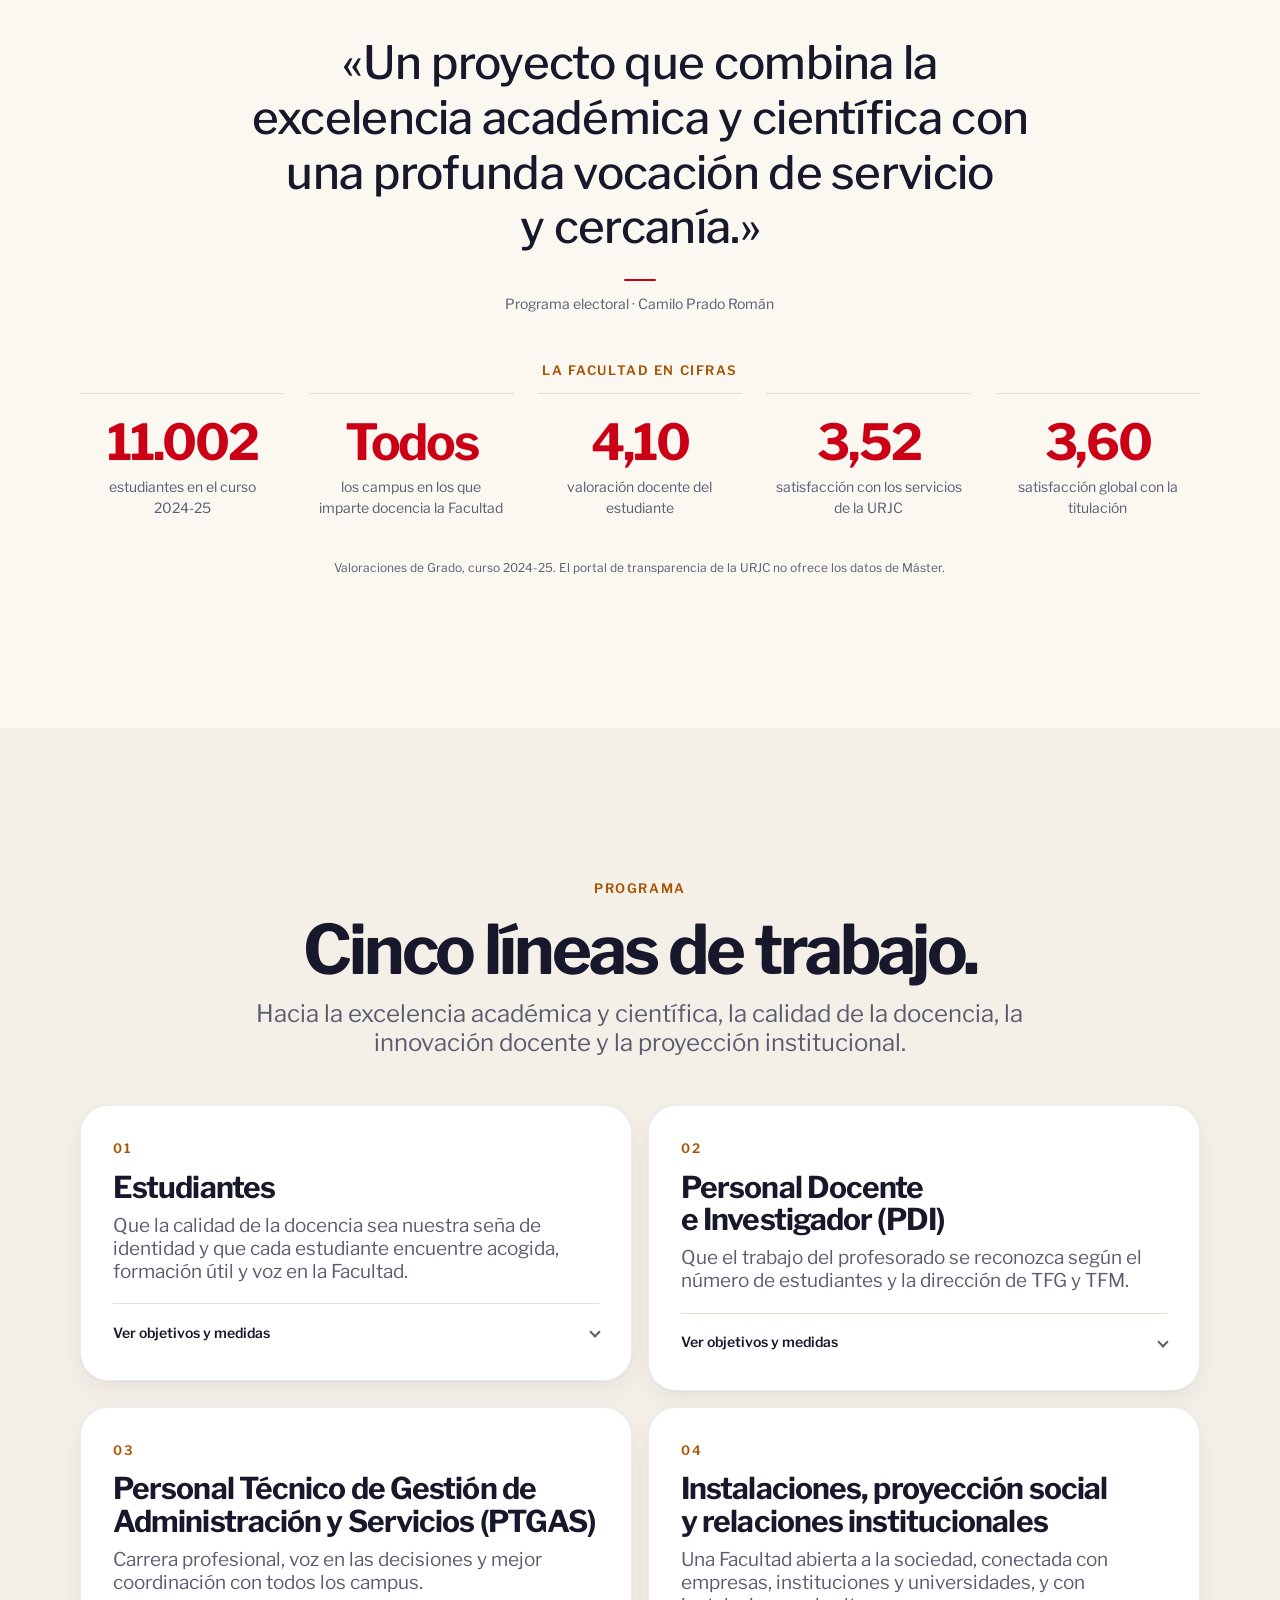
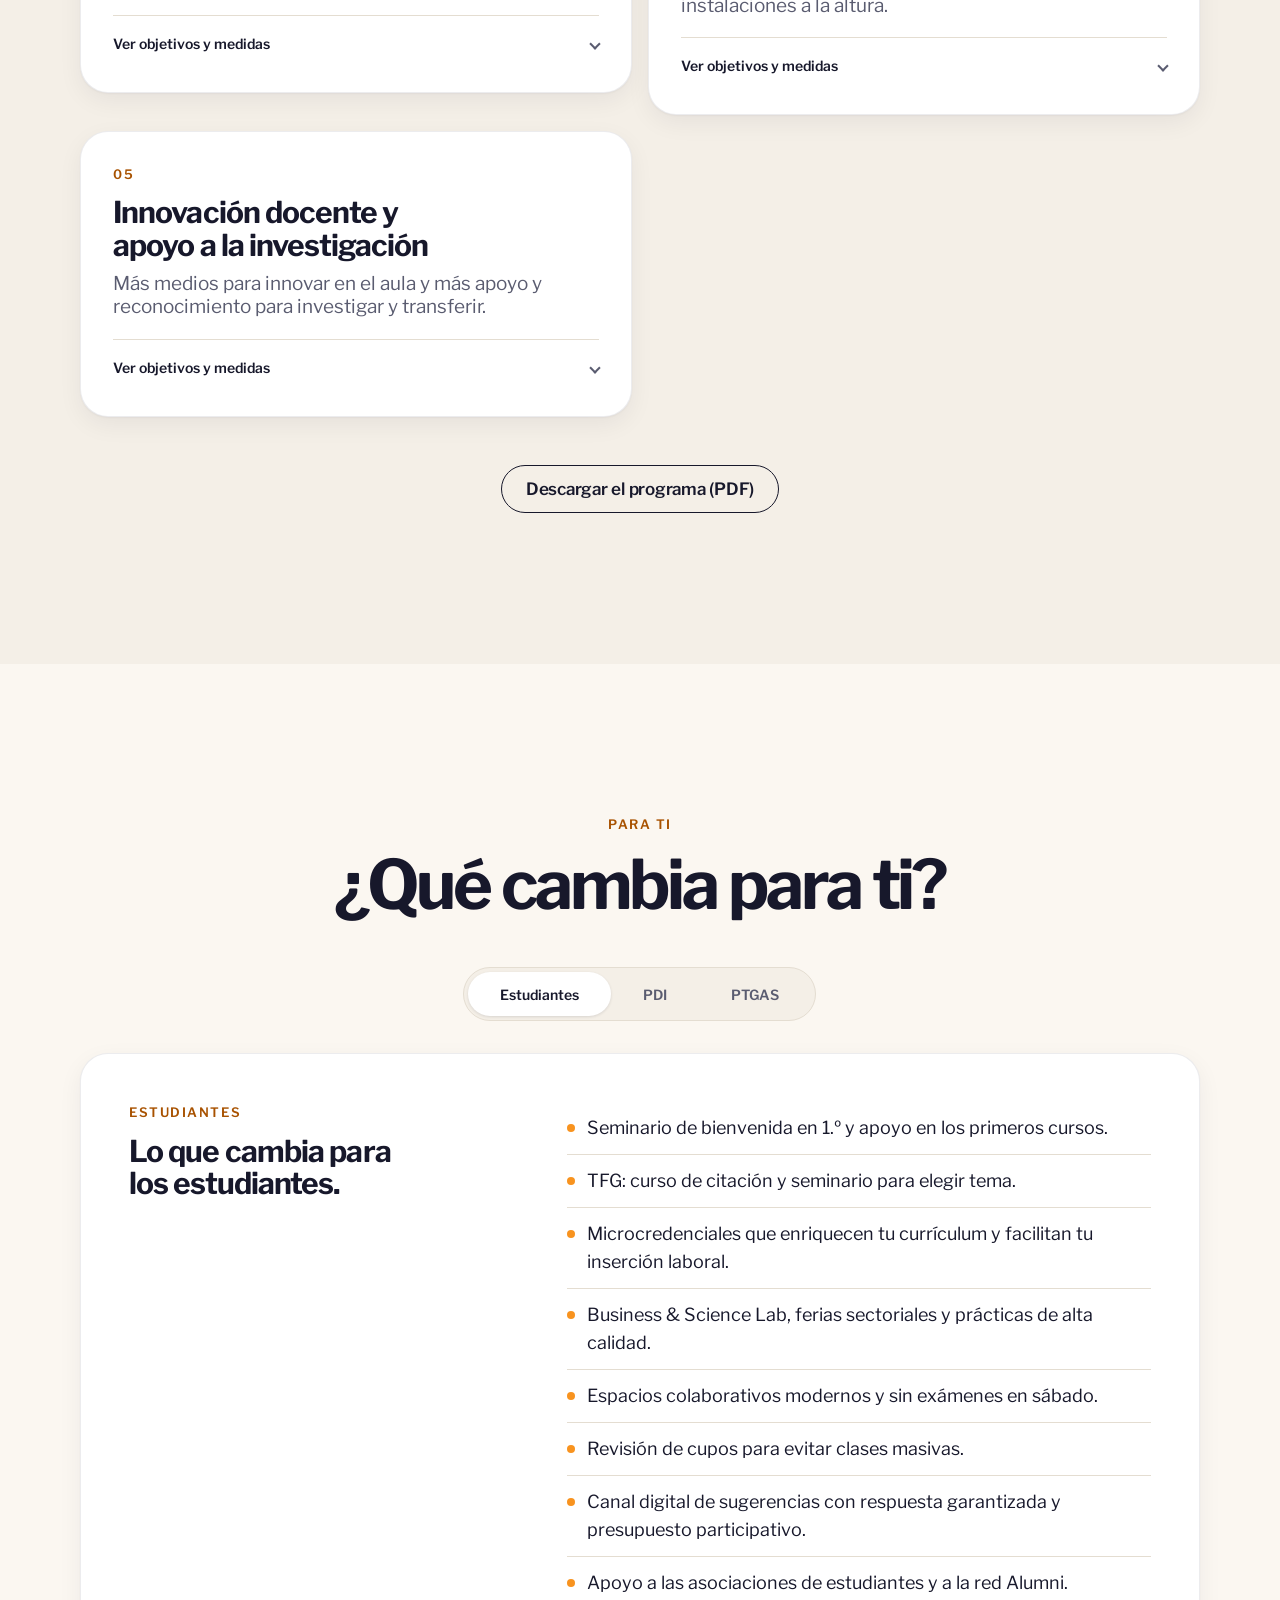
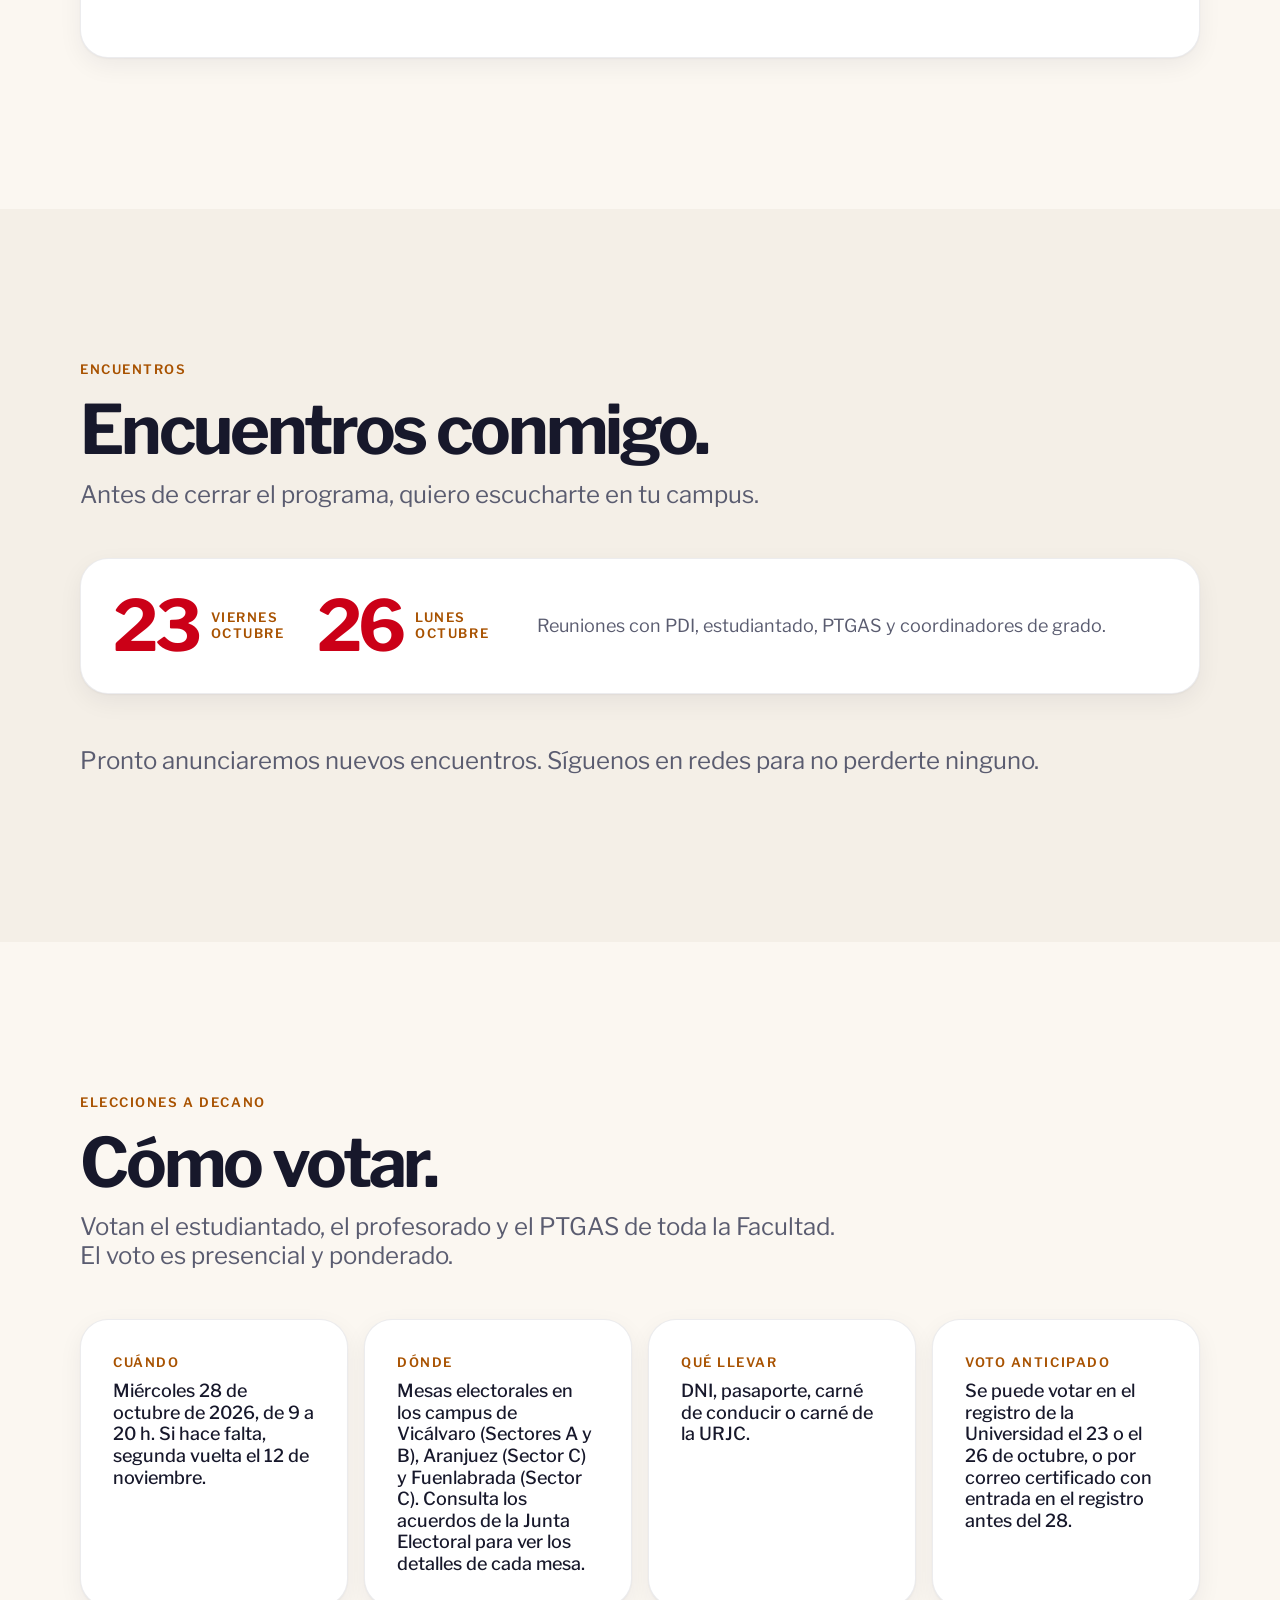
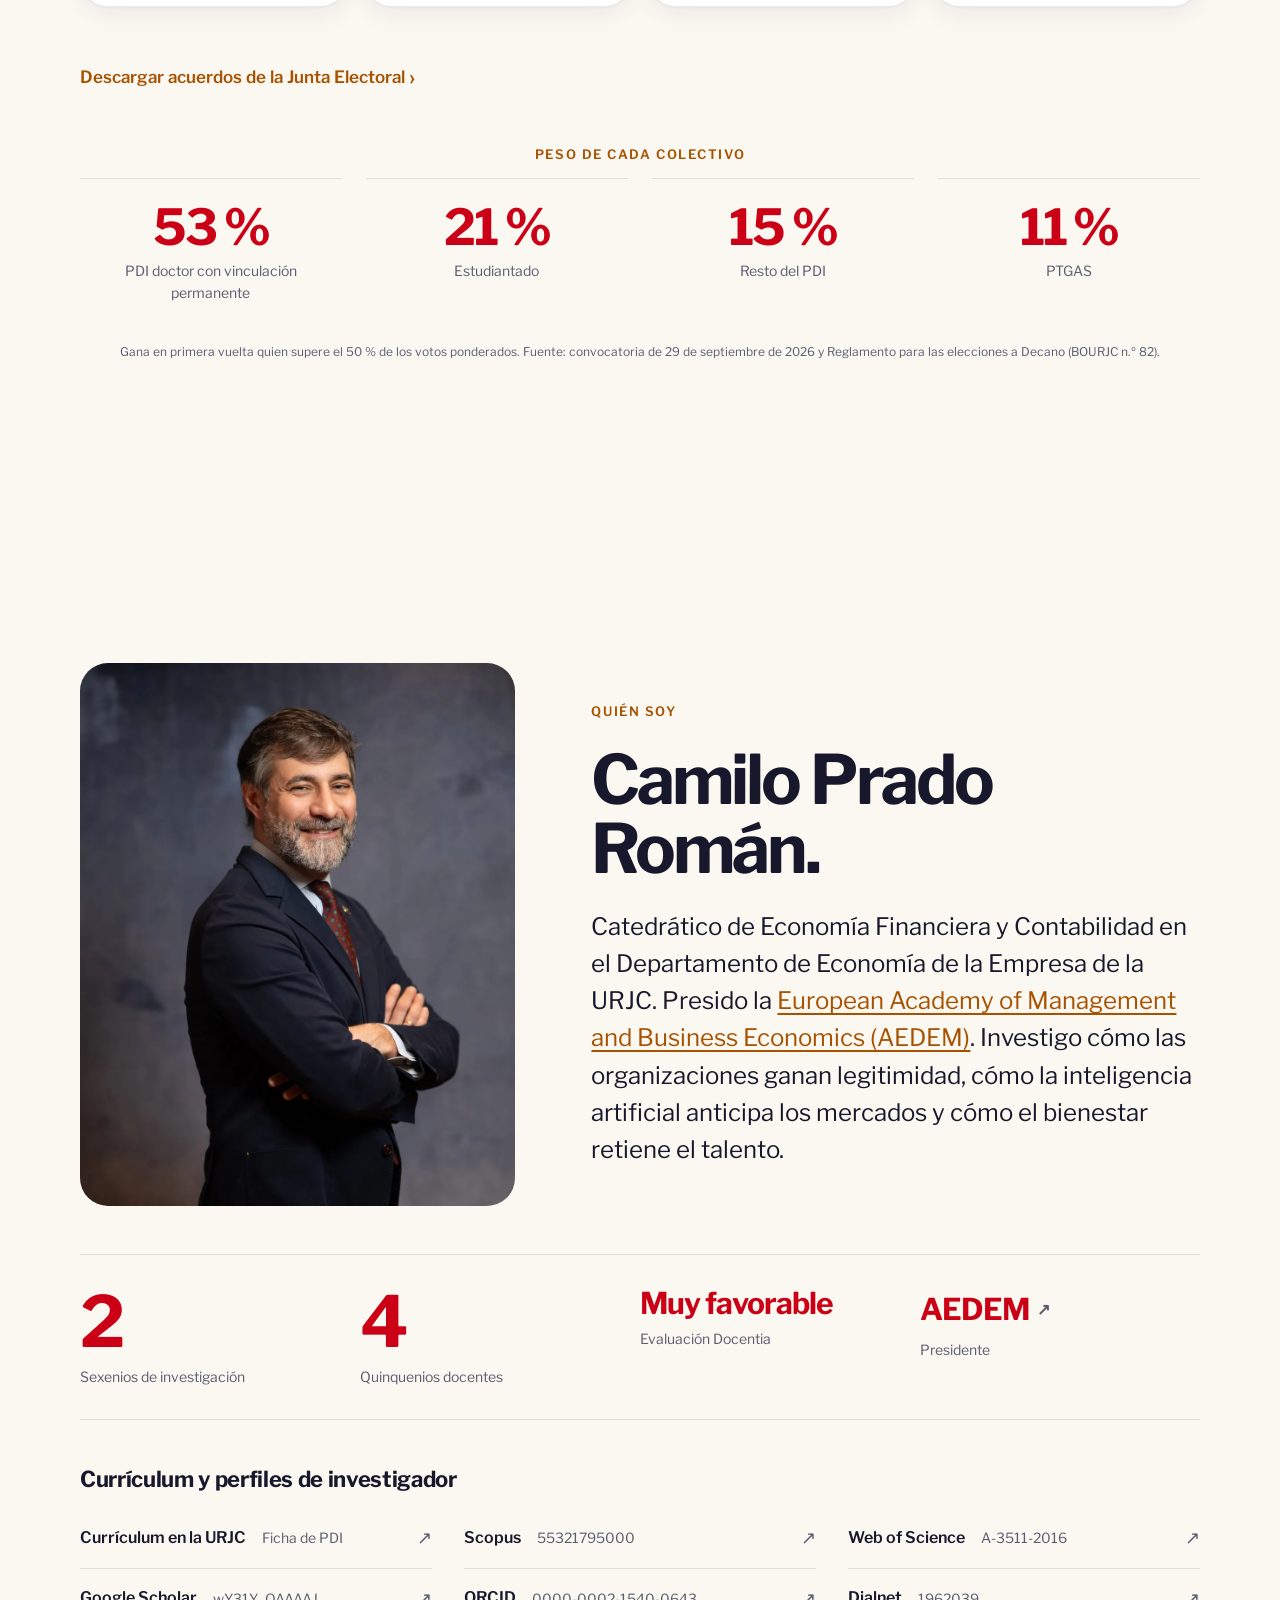
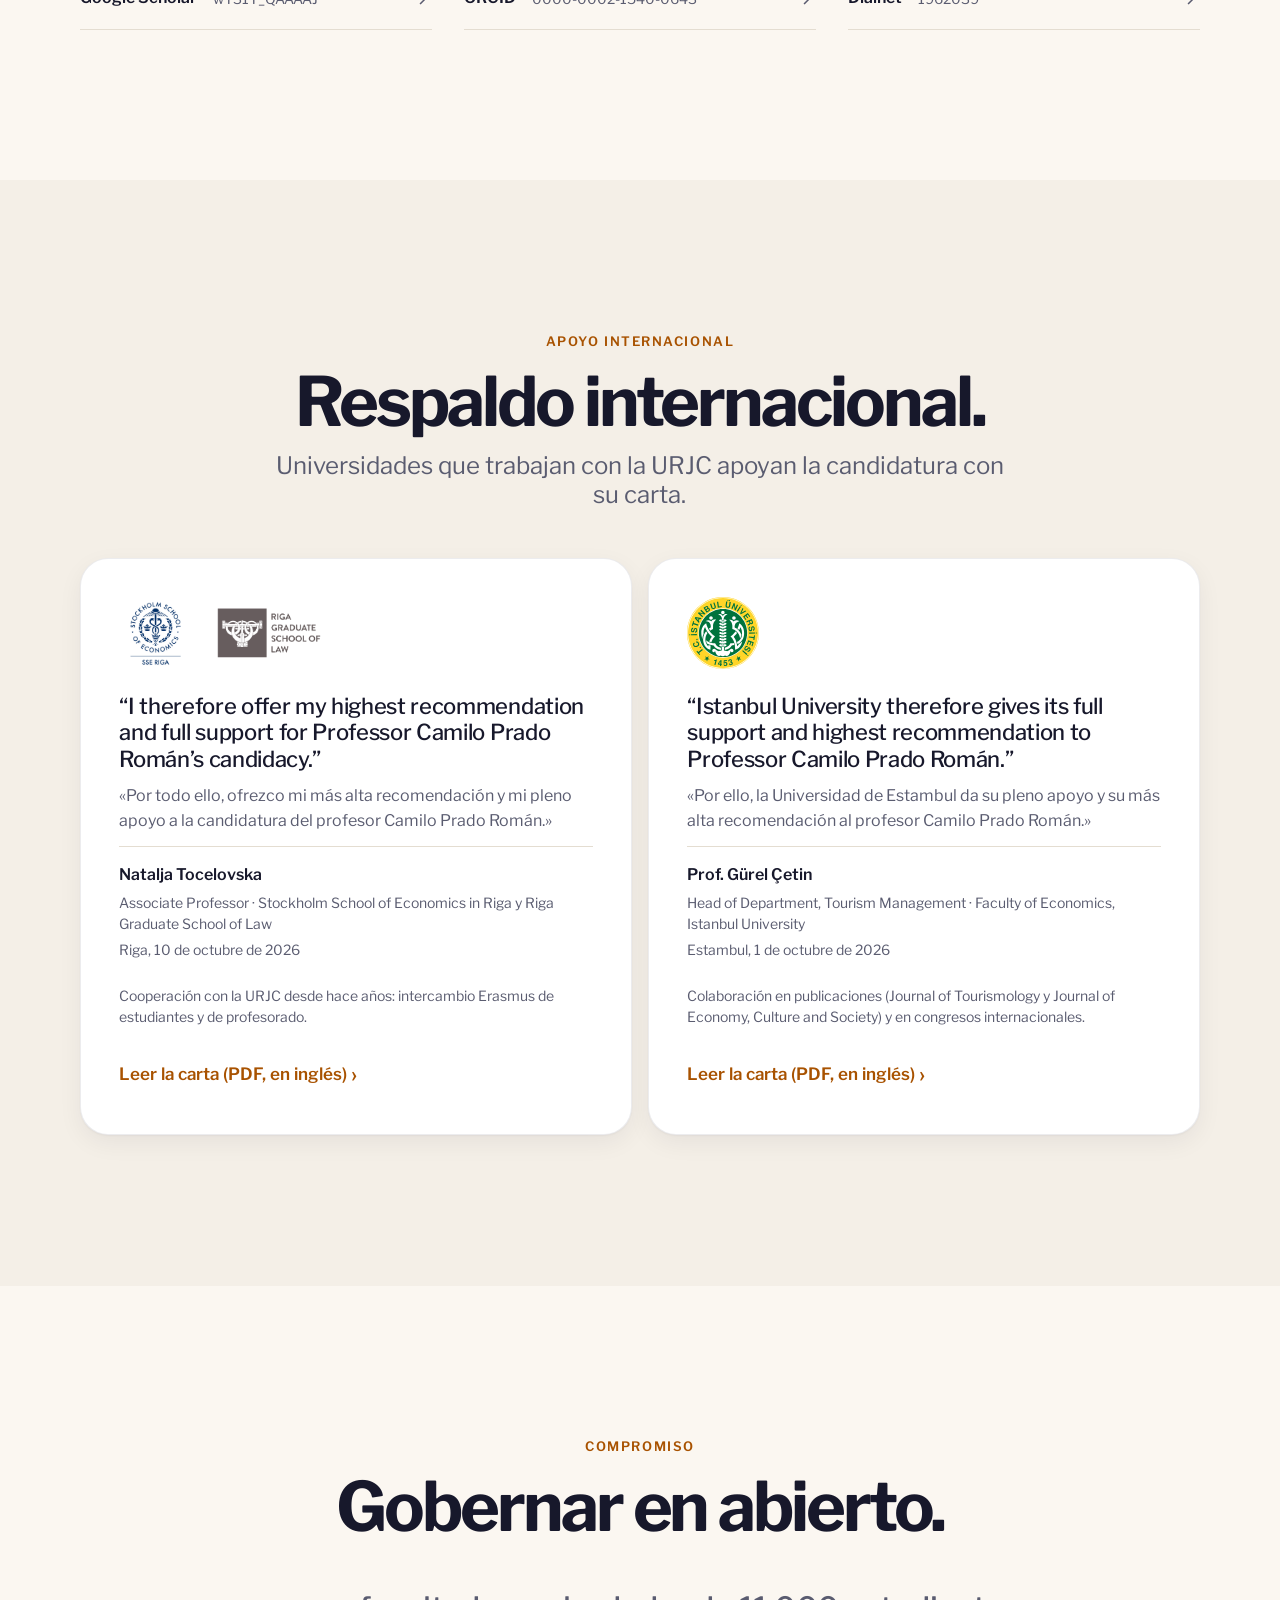
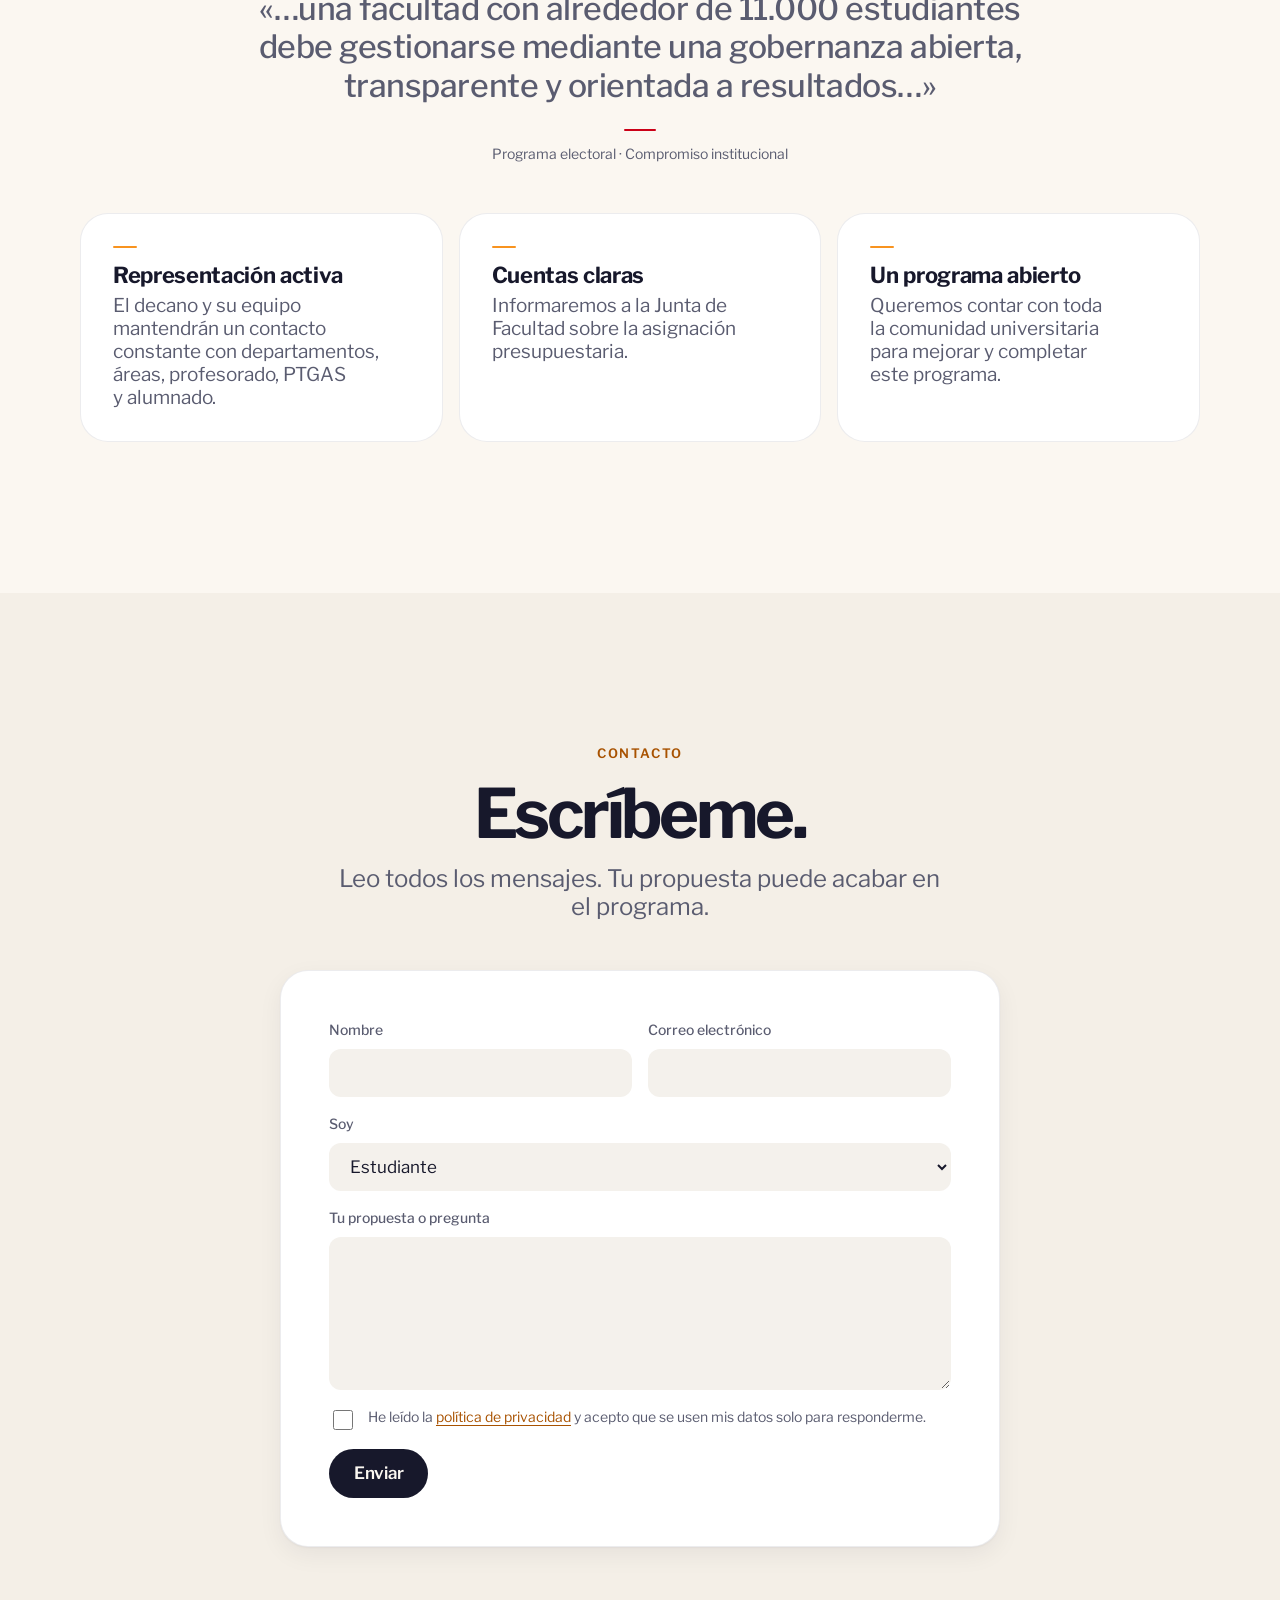
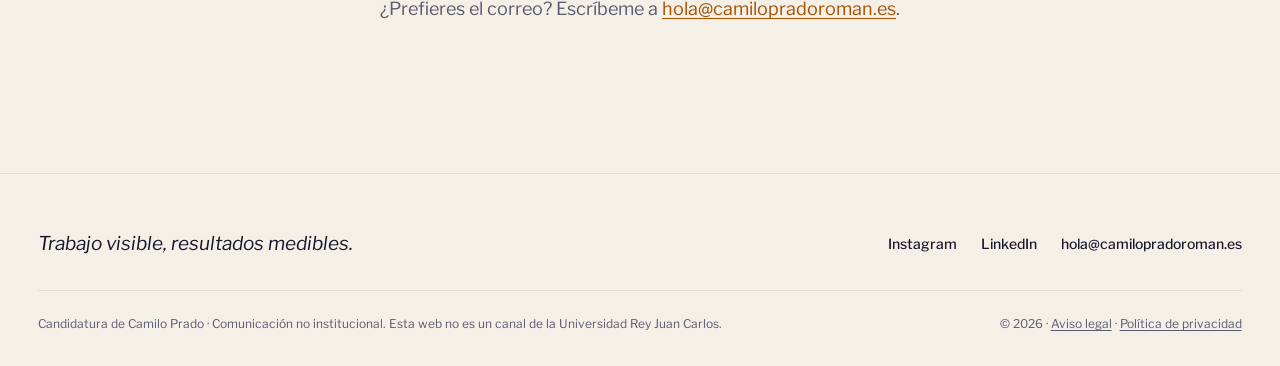
==== commit 45e9b16b: "Optimización y cumplimiento: fotos comprimidas (WebP), favicons, aviso legal, privacidad y cookies, " ====
--- a/index.html
+++ b/index.html
@@ -6,7 +6,11 @@
   <title>Camilo Prado · Candidato a Decano</title>
   <meta name="description" content="Camilo Prado, Candidato a Decano de la Facultad de Ciencias de la Economía y de la Empresa (URJC). Trabajo visible, resultados medibles.">
   <meta name="theme-color" content="#fbf7f1">
+  <meta http-equiv="Content-Security-Policy" content="upgrade-insecure-requests">
+  <meta name="referrer" content="strict-origin-when-cross-origin">
+  <link rel="icon" href="favicon.ico" sizes="any">
   <link rel="icon" href="assets/logo/favicon.svg" type="image/svg+xml">
+  <link rel="apple-touch-icon" href="assets/logo/apple-touch-icon.png">
   <link rel="canonical" href="https://www.camilopradoroman.es/">
 
   <!-- Vista previa al compartir (WhatsApp, LinkedIn, X…). Las redes exigen URL completa: usa el dominio
@@ -34,6 +38,7 @@
   <link rel="stylesheet" href="https://fonts.googleapis.com/css2?family=Libre+Franklin:ital,wght@0,400..900;1,400..900&display=swap">
 
   <!-- Estilos: un único punto de entrada que importa el resto -->
+  <link rel="preload" as="image" href="assets/img/camilo-prado-hero.webp" type="image/webp" fetchpriority="high">
   <link rel="stylesheet" href="css/main.css">
 
   <!-- Comportamiento: módulos JavaScript -->
@@ -59,10 +64,15 @@
             <a class="btn btn--primario" href="#programa">Ver el programa</a>
             <a class="link-flecha" href="#encuentros">Encuentros</a>
           </div>
+          <!-- Petición de voto: solo los días de campaña oficial (art. 12.3); nunca el 27 ni el 28 -->
+          <p class="hero__voto" data-show-on="2026-10-23,2026-10-26" hidden>El miércoles 28, de 9 a 20 h, <strong>te pido tu voto.</strong> <a class="link-flecha" href="#votar">Cómo votar</a></p>
         </div>
         <div class="hero__media" data-reveal>
           <!-- FOTO: assets/img/camilo-prado-hero.jpg (horizontal 3:2; en móvil se recorta a 4:5 por el centro) -->
-          <img class="photo photo--wide" src="assets/img/camilo-prado-hero.jpg" alt="Camilo Prado, sonriente, sentado a su mesa" width="1500" height="1000" fetchpriority="high" data-placeholder="Camilo en el campus">
+          <picture>
+            <source srcset="assets/img/camilo-prado-hero.webp" type="image/webp">
+            <img class="photo photo--wide" src="assets/img/camilo-prado-hero.jpg" alt="Camilo Prado, sonriente, sentado a su mesa" width="1800" height="1198" fetchpriority="high" decoding="async" data-placeholder="Camilo en el campus">
+          </picture>
         </div>
       </div>
     </section>
@@ -453,7 +463,10 @@
         <div class="about">
           <div class="about__media" data-reveal>
             <!-- FOTO: sube assets/img/camilo-prado-retrato.jpg (vertical 4:5) -->
-            <img class="photo photo--retrato" src="assets/img/camilo-prado-retrato.jpg" alt="Retrato de Camilo Prado" width="800" height="1000" loading="lazy" data-placeholder="retrato de Camilo">
+            <picture>
+              <source srcset="assets/img/camilo-prado-retrato.webp" type="image/webp">
+              <img class="photo photo--retrato" src="assets/img/camilo-prado-retrato.jpg" alt="Retrato de Camilo Prado" width="800" height="1000" loading="lazy" decoding="async" data-placeholder="retrato de Camilo">
+            </picture>
           </div>
           <div class="about__text" data-reveal>
             <p class="eyebrow">Quién soy</p>
@@ -579,11 +592,11 @@
         <form class="form" data-contact-form method="POST" novalidate data-reveal>
           <div class="field">
             <label for="nombre">Nombre</label>
-            <input id="nombre" name="nombre" type="text" autocomplete="name" required>
+            <input id="nombre" name="nombre" type="text" autocomplete="name" maxlength="100" required>
           </div>
           <div class="field">
             <label for="email">Correo electrónico</label>
-            <input id="email" name="email" type="email" autocomplete="email" required>
+            <input id="email" name="email" type="email" autocomplete="email" maxlength="150" required>
           </div>
           <div class="field field--full">
             <label for="colectivo">Soy</label>
@@ -596,7 +609,7 @@
           </div>
           <div class="field field--full">
             <label for="mensaje">Tu propuesta o pregunta</label>
-            <textarea id="mensaje" name="mensaje" rows="5" required></textarea>
+            <textarea id="mensaje" name="mensaje" rows="5" minlength="10" maxlength="3000" required></textarea>
           </div>
           <div class="check">
             <input id="privacidad" name="privacidad" type="checkbox" required>
--- a/css/main.css
+++ b/css/main.css
@@ -25,6 +25,7 @@
 @import url('components/card.css');
 @import url('components/tabs.css');
 @import url('components/form.css');
+@import url('components/cookies.css');
 
 /* 5. Secciones de página */
 @import url('sections/hero.css');
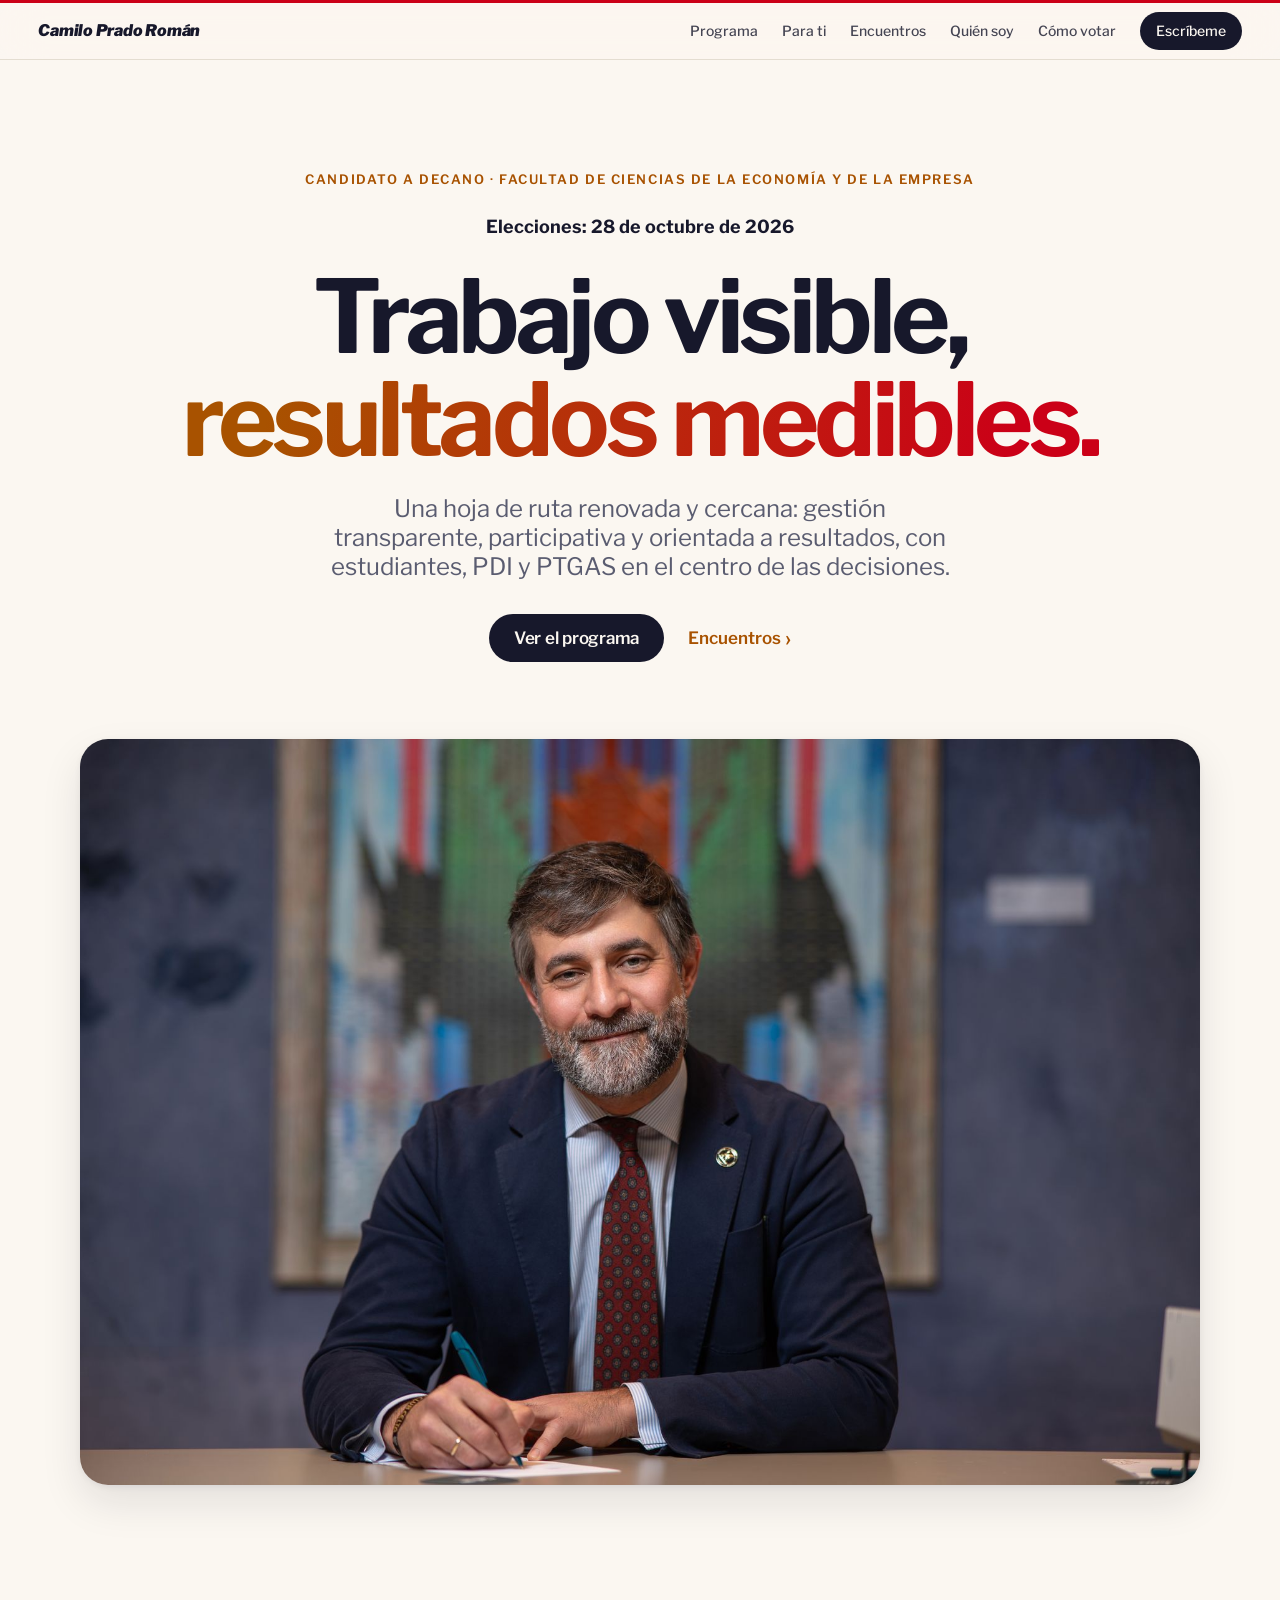
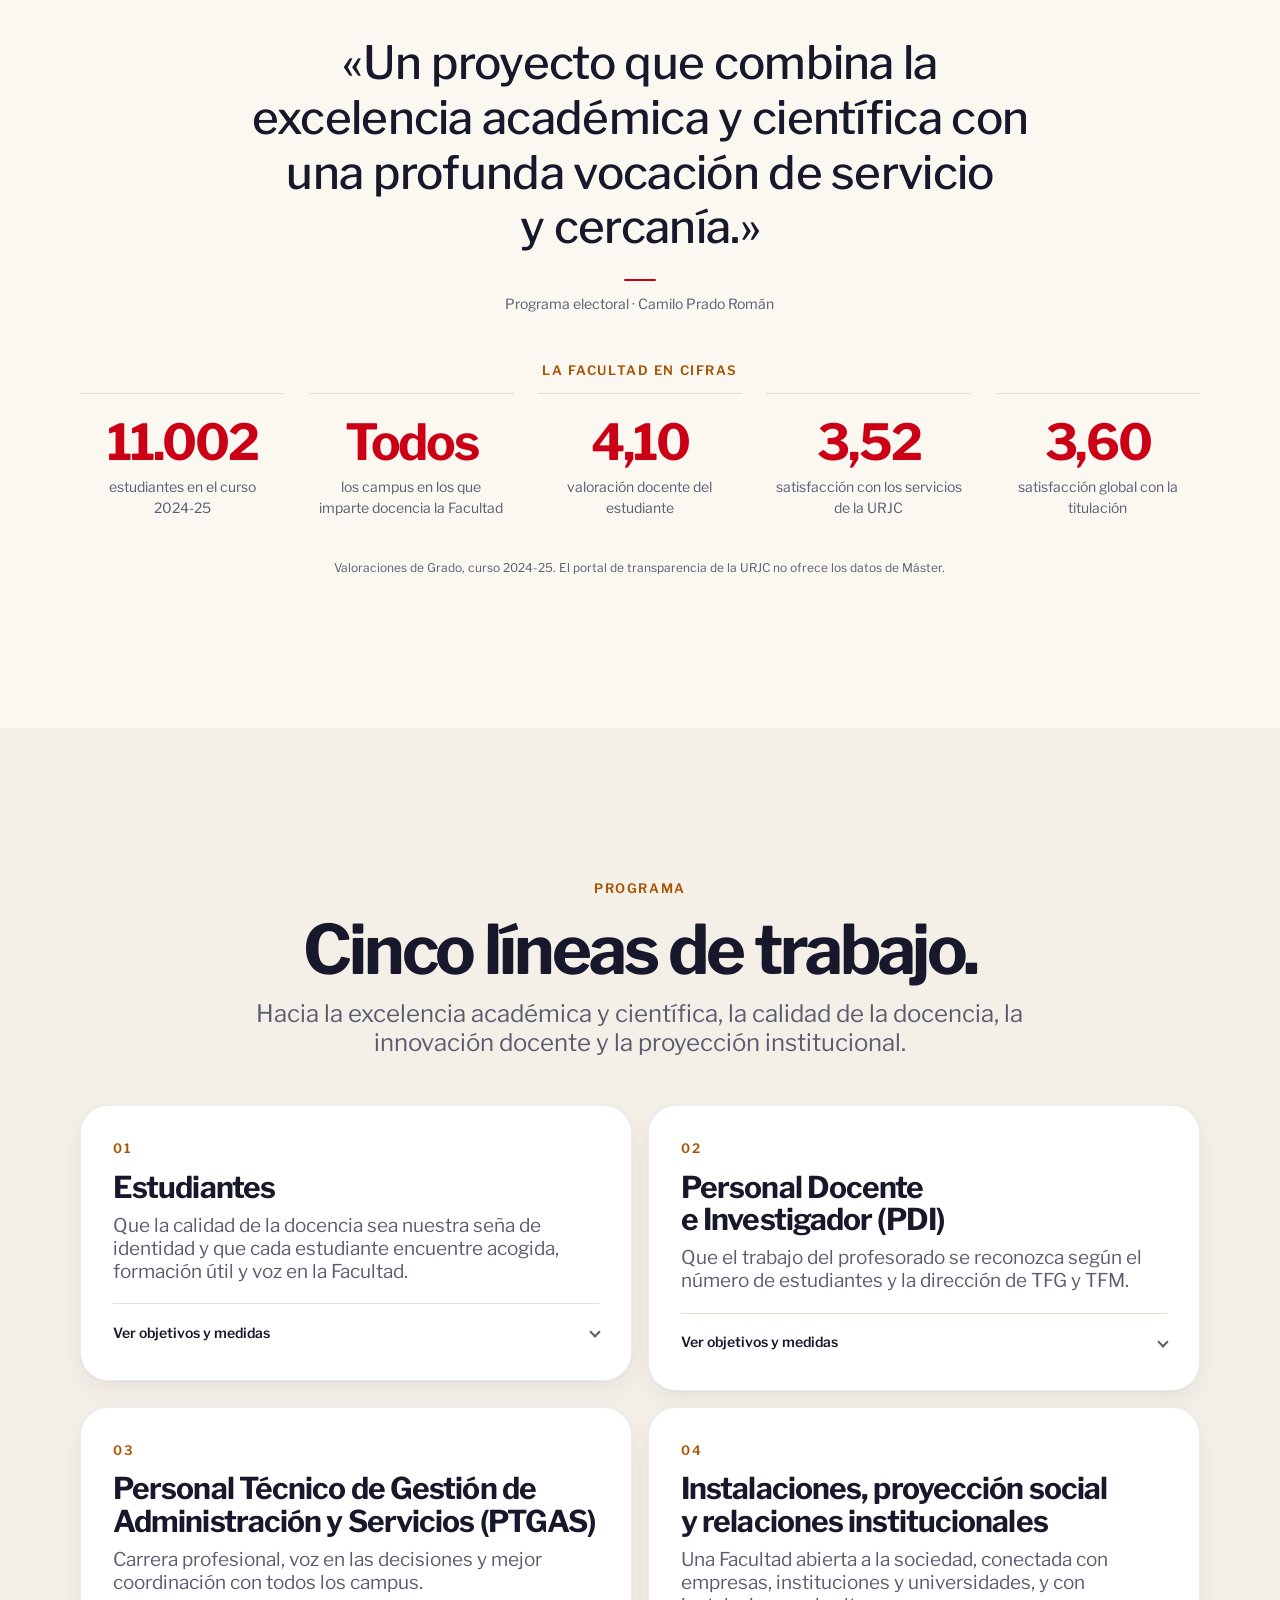
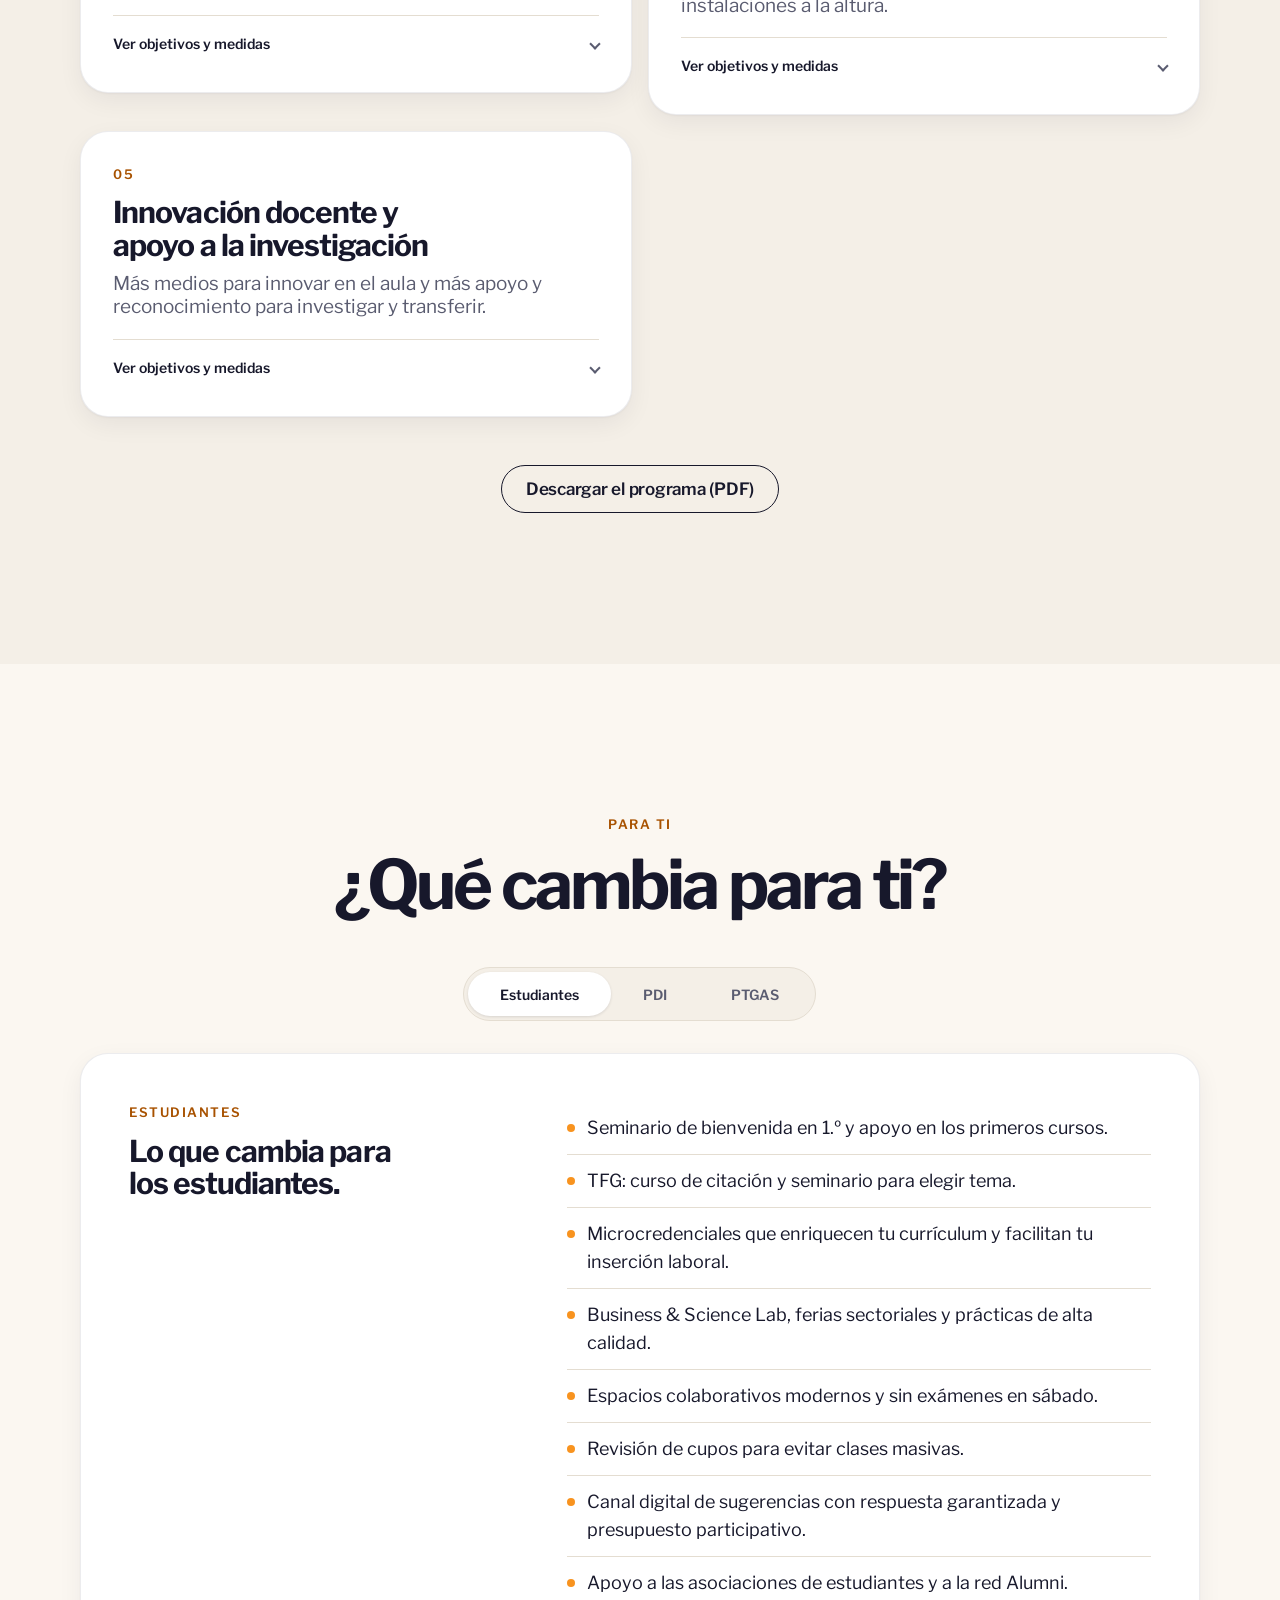
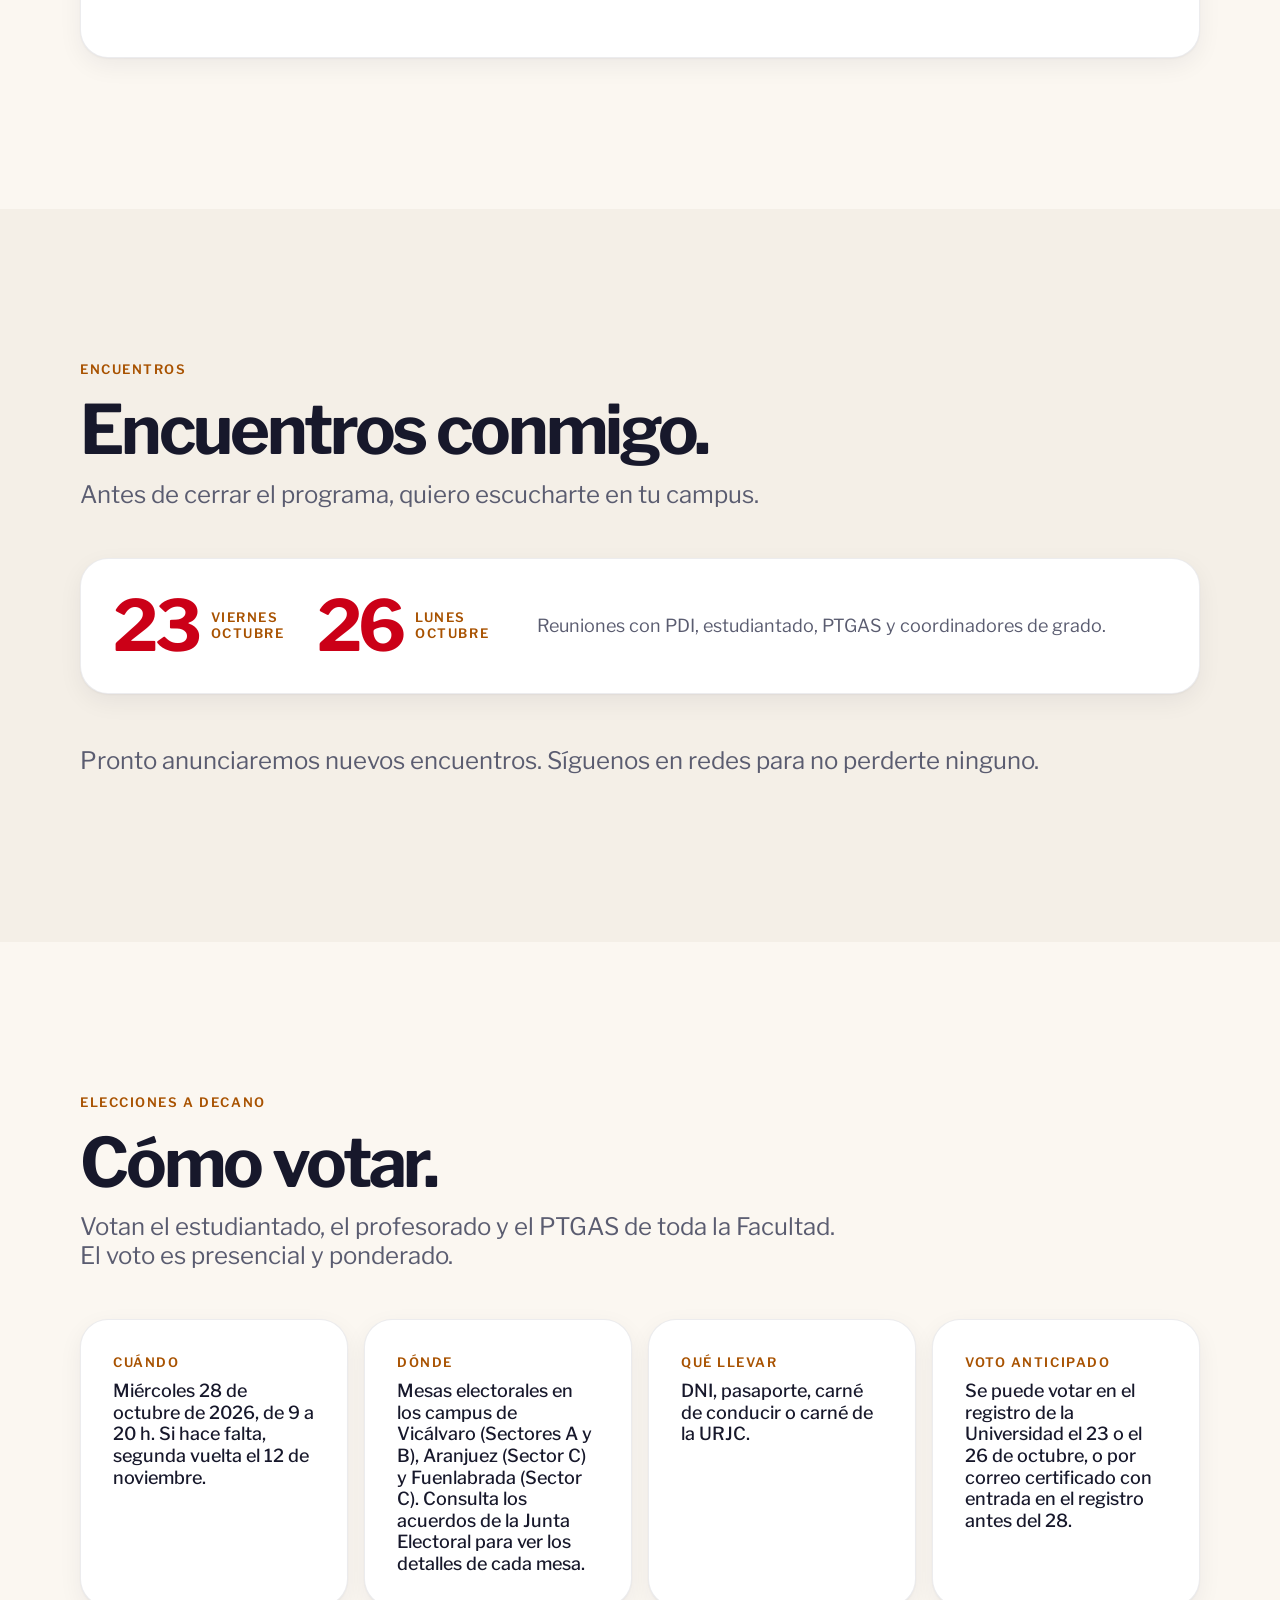
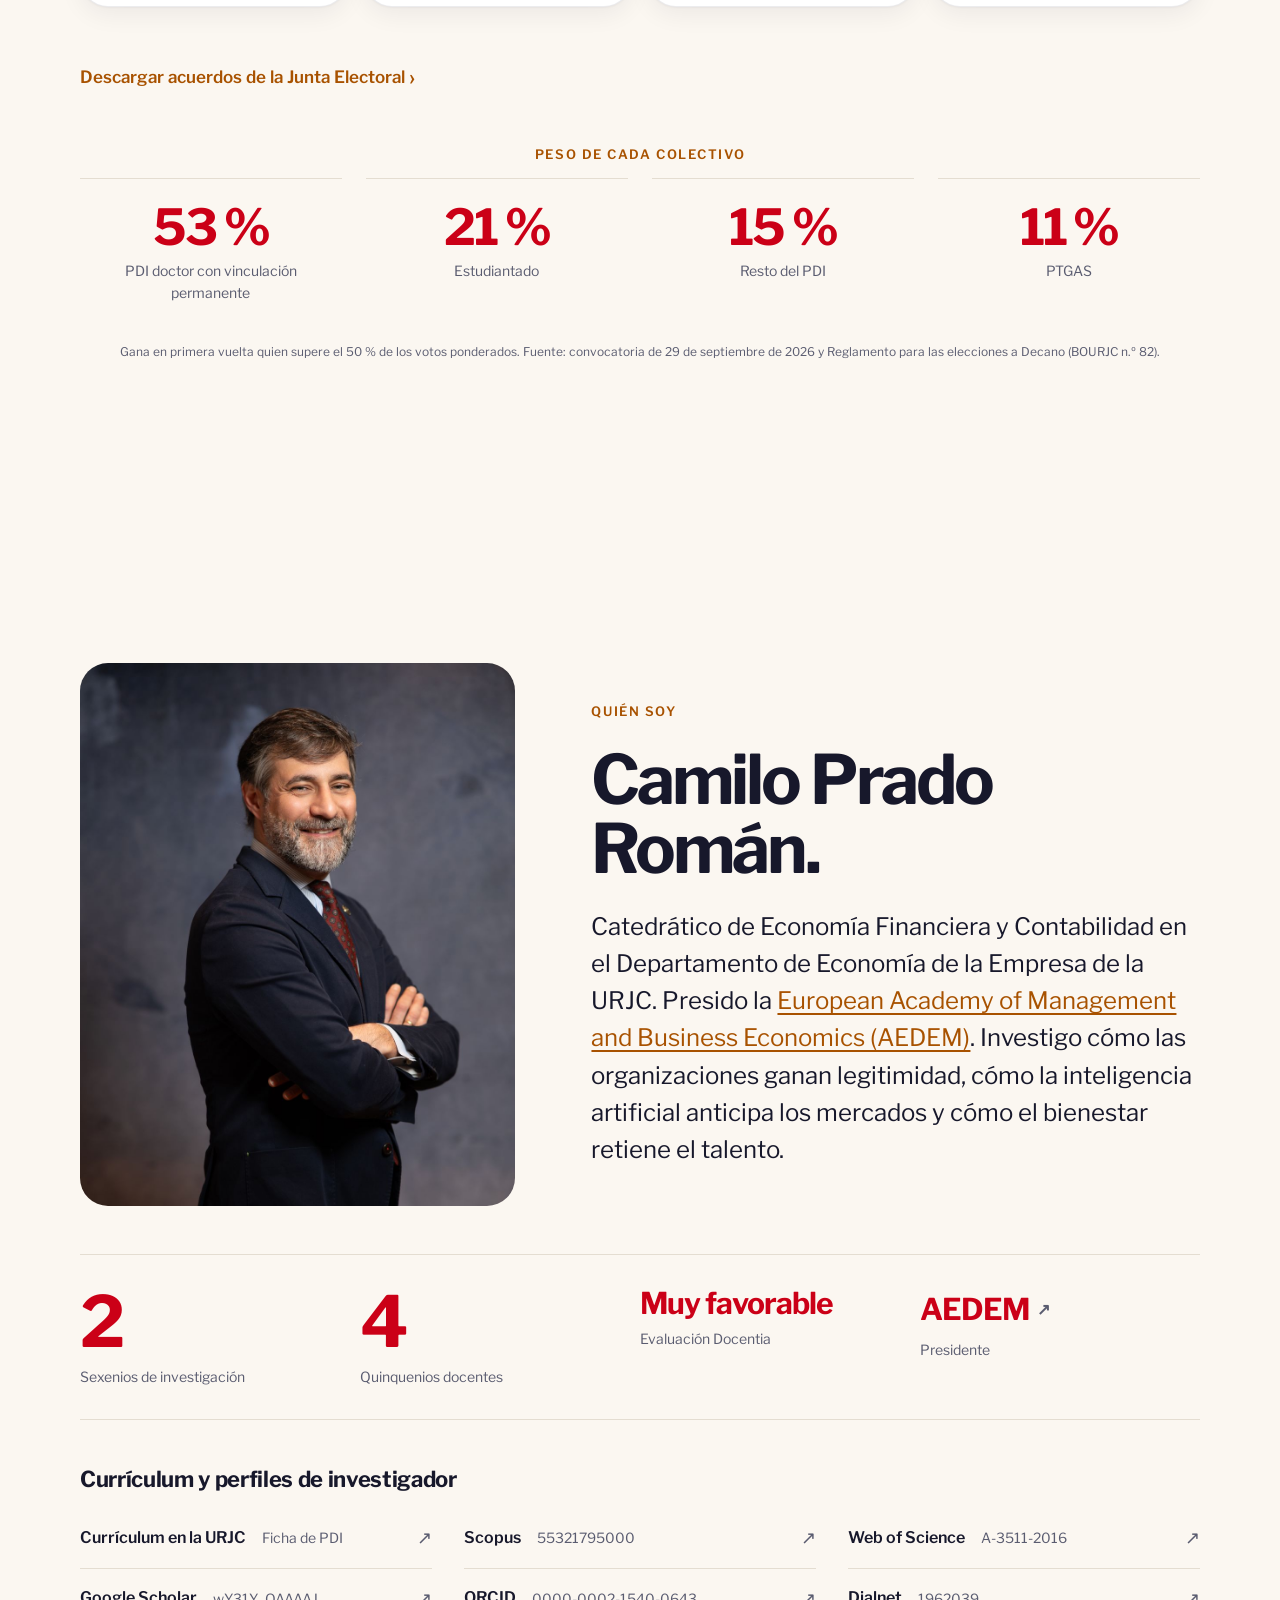
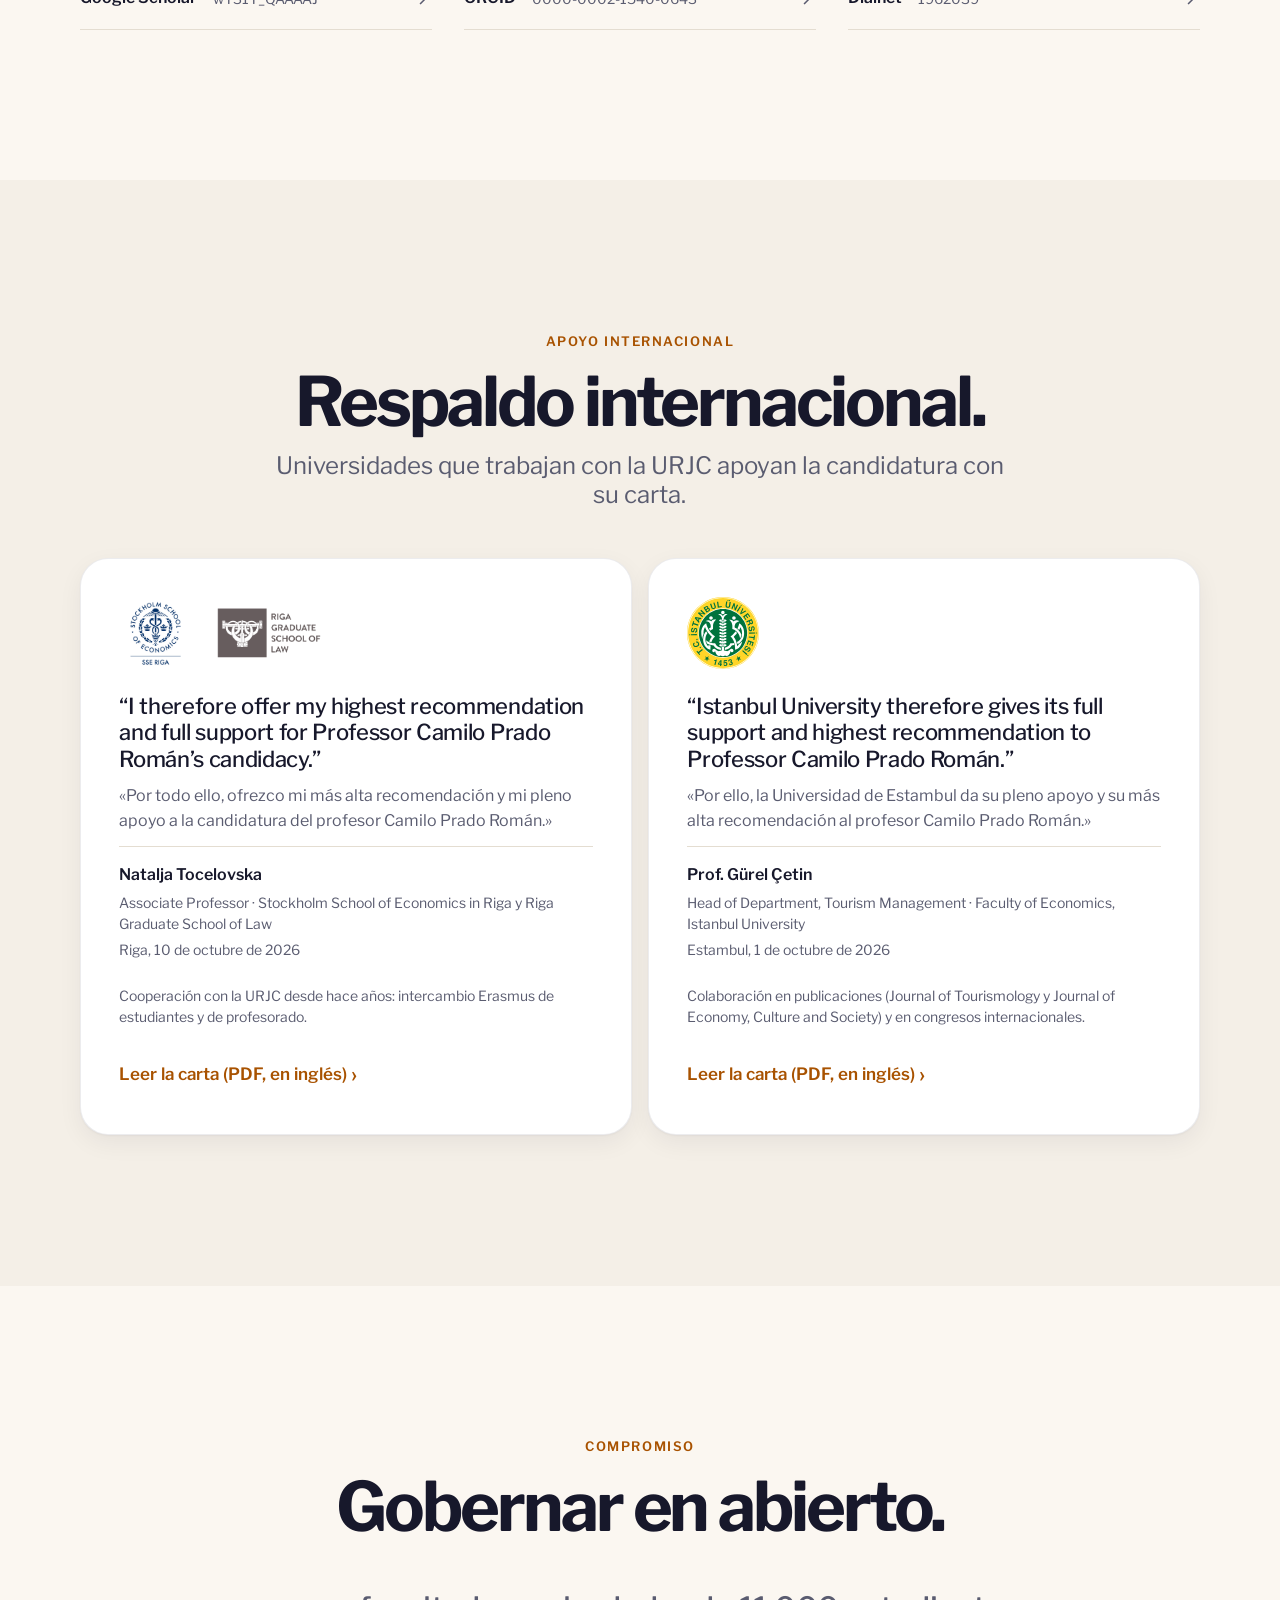
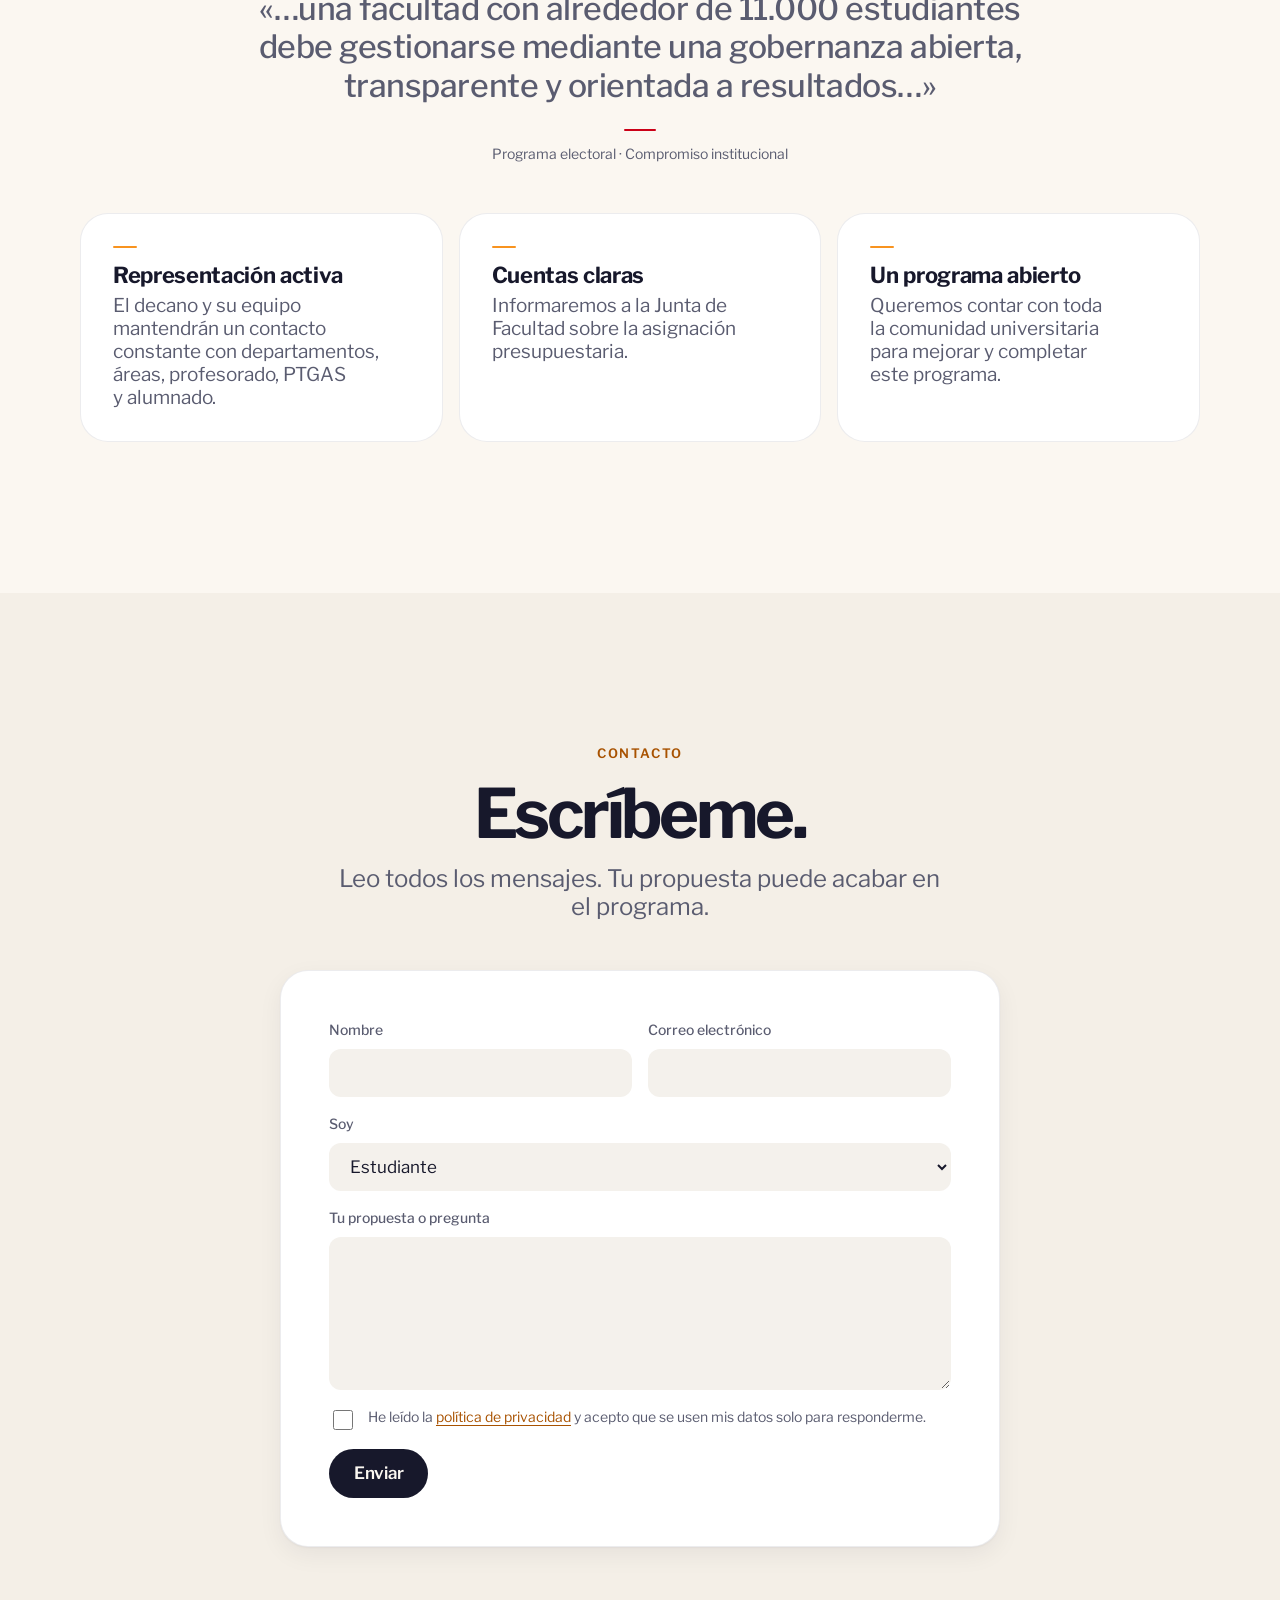
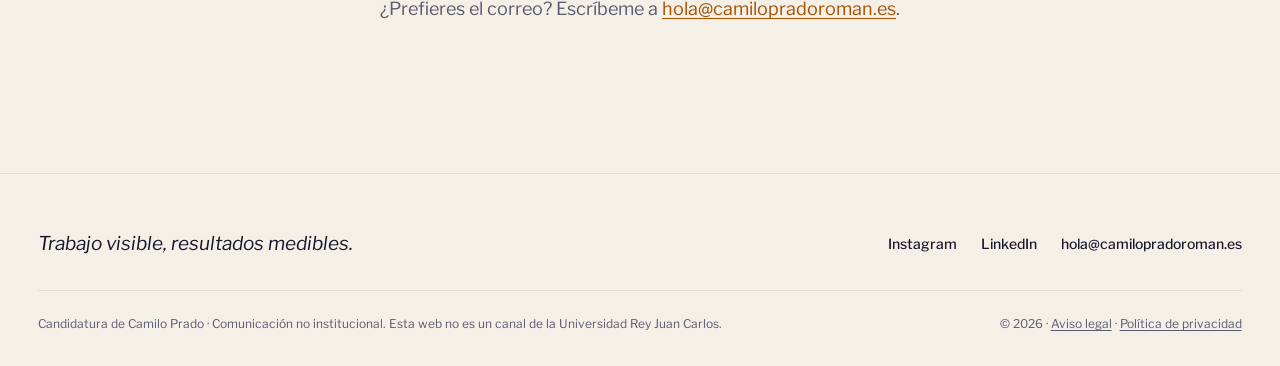
==== commit 8f091d34: "Añadir nuevo objetivo de PDI: Reconocimiento en todos los campus Agregar punto sobre visibilidad y r" ====
--- a/index.html
+++ b/index.html
@@ -6,11 +6,7 @@
   <title>Camilo Prado · Candidato a Decano</title>
   <meta name="description" content="Camilo Prado, Candidato a Decano de la Facultad de Ciencias de la Economía y de la Empresa (URJC). Trabajo visible, resultados medibles.">
   <meta name="theme-color" content="#fbf7f1">
-  <meta http-equiv="Content-Security-Policy" content="upgrade-insecure-requests">
-  <meta name="referrer" content="strict-origin-when-cross-origin">
-  <link rel="icon" href="favicon.ico" sizes="any">
   <link rel="icon" href="assets/logo/favicon.svg" type="image/svg+xml">
-  <link rel="apple-touch-icon" href="assets/logo/apple-touch-icon.png">
   <link rel="canonical" href="https://www.camilopradoroman.es/">
 
   <!-- Vista previa al compartir (WhatsApp, LinkedIn, X…). Las redes exigen URL completa: usa el dominio
@@ -38,7 +34,6 @@
   <link rel="stylesheet" href="https://fonts.googleapis.com/css2?family=Libre+Franklin:ital,wght@0,400..900;1,400..900&display=swap">
 
   <!-- Estilos: un único punto de entrada que importa el resto -->
-  <link rel="preload" as="image" href="assets/img/camilo-prado-hero.webp" type="image/webp" fetchpriority="high">
   <link rel="stylesheet" href="css/main.css">
 
   <!-- Comportamiento: módulos JavaScript -->
@@ -64,15 +59,10 @@
             <a class="btn btn--primario" href="#programa">Ver el programa</a>
             <a class="link-flecha" href="#encuentros">Encuentros</a>
           </div>
-          <!-- Petición de voto: solo los días de campaña oficial (art. 12.3); nunca el 27 ni el 28 -->
-          <p class="hero__voto" data-show-on="2026-10-23,2026-10-26" hidden>El miércoles 28, de 9 a 20 h, <strong>te pido tu voto.</strong> <a class="link-flecha" href="#votar">Cómo votar</a></p>
         </div>
         <div class="hero__media" data-reveal>
           <!-- FOTO: assets/img/camilo-prado-hero.jpg (horizontal 3:2; en móvil se recorta a 4:5 por el centro) -->
-          <picture>
-            <source srcset="assets/img/camilo-prado-hero.webp" type="image/webp">
-            <img class="photo photo--wide" src="assets/img/camilo-prado-hero.jpg" alt="Camilo Prado, sonriente, sentado a su mesa" width="1800" height="1198" fetchpriority="high" decoding="async" data-placeholder="Camilo en el campus">
-          </picture>
+          <img class="photo photo--wide" src="assets/img/camilo-prado-hero.jpg" alt="Camilo Prado, sonriente, sentado a su mesa" width="1500" height="1000" fetchpriority="high" data-placeholder="Camilo en el campus">
         </div>
       </div>
     </section>
@@ -195,6 +185,15 @@
                     <li>Reconocimiento por la tutela de TFM.</li>
                     <li>Nuevo plan de reconocimiento de TFG y TFM, diseñado con el Rectorado.</li>
                     <li>Reconocimiento por formar parte de tribunales de TFG y TFM.</li>
+                  </ul>
+                </div>
+                <div class="card__objetivo">
+                  <h4 class="card__subtitulo">Reconocimiento de la Facultad en todos los campus en los que impartimos docencia</h4>
+                  <ul class="lista">
+                    <li>Visibilidad y reconocimiento: reforzar la visibilidad de las Unidades Docentes Delegadas (UDD) en los campus.</li>
+                    <li>Igualdad de servicios: promover que el profesorado, independientemente del campus en el que imparta docencia, disponga de los mismos servicios, recursos y oportunidades.</li>
+                    <li>Participación y actividades de las UDD: garantizar la organización de actividades académicas en todos los campus donde se imparten los grados y máster de la Facultad.</li>
+                    <li>Comunicación: establecer una comunicación fluida con los gerentes de todos los campus.</li>
                   </ul>
                 </div>
               </div>
@@ -463,10 +462,7 @@
         <div class="about">
           <div class="about__media" data-reveal>
             <!-- FOTO: sube assets/img/camilo-prado-retrato.jpg (vertical 4:5) -->
-            <picture>
-              <source srcset="assets/img/camilo-prado-retrato.webp" type="image/webp">
-              <img class="photo photo--retrato" src="assets/img/camilo-prado-retrato.jpg" alt="Retrato de Camilo Prado" width="800" height="1000" loading="lazy" decoding="async" data-placeholder="retrato de Camilo">
-            </picture>
+            <img class="photo photo--retrato" src="assets/img/camilo-prado-retrato.jpg" alt="Retrato de Camilo Prado" width="800" height="1000" loading="lazy" data-placeholder="retrato de Camilo">
           </div>
           <div class="about__text" data-reveal>
             <p class="eyebrow">Quién soy</p>
@@ -592,11 +588,11 @@
         <form class="form" data-contact-form method="POST" novalidate data-reveal>
           <div class="field">
             <label for="nombre">Nombre</label>
-            <input id="nombre" name="nombre" type="text" autocomplete="name" maxlength="100" required>
+            <input id="nombre" name="nombre" type="text" autocomplete="name" required>
           </div>
           <div class="field">
             <label for="email">Correo electrónico</label>
-            <input id="email" name="email" type="email" autocomplete="email" maxlength="150" required>
+            <input id="email" name="email" type="email" autocomplete="email" required>
           </div>
           <div class="field field--full">
             <label for="colectivo">Soy</label>
@@ -609,7 +605,7 @@
           </div>
           <div class="field field--full">
             <label for="mensaje">Tu propuesta o pregunta</label>
-            <textarea id="mensaje" name="mensaje" rows="5" minlength="10" maxlength="3000" required></textarea>
+            <textarea id="mensaje" name="mensaje" rows="5" required></textarea>
           </div>
           <div class="check">
             <input id="privacidad" name="privacidad" type="checkbox" required>
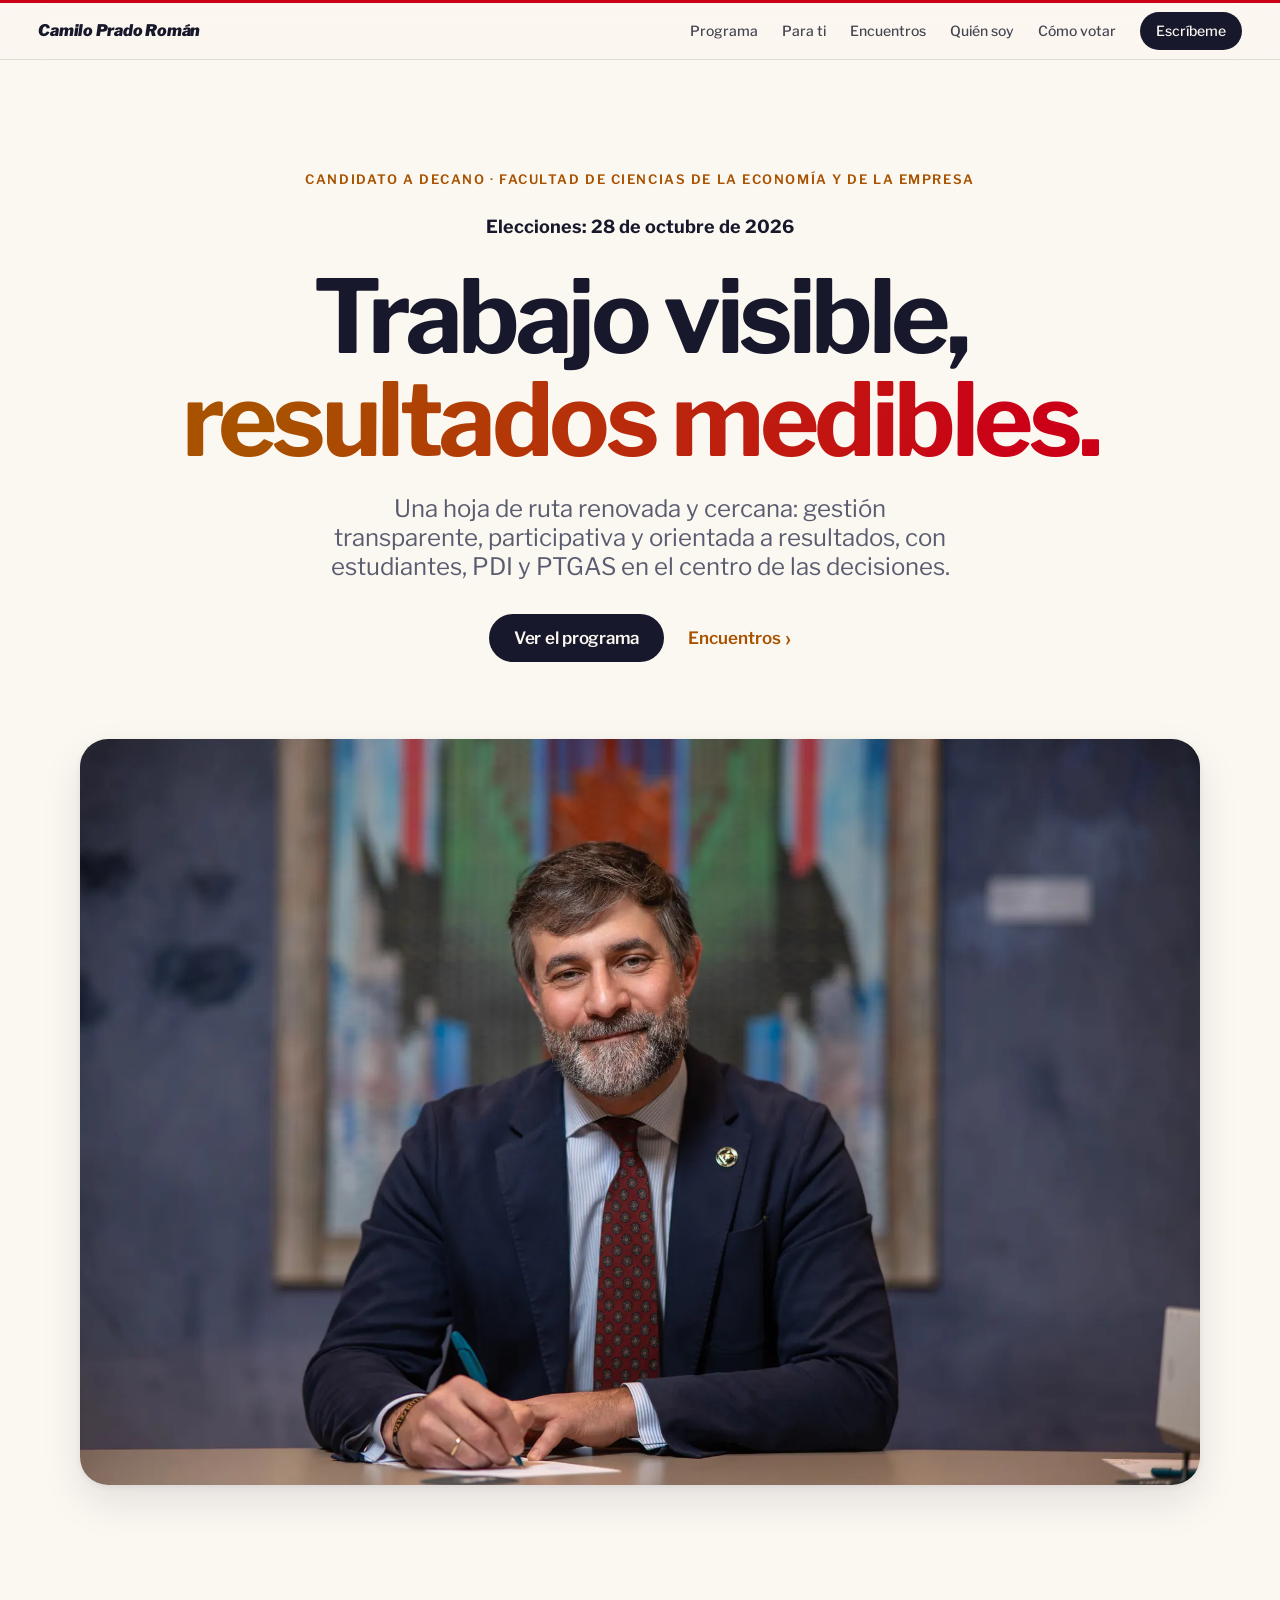
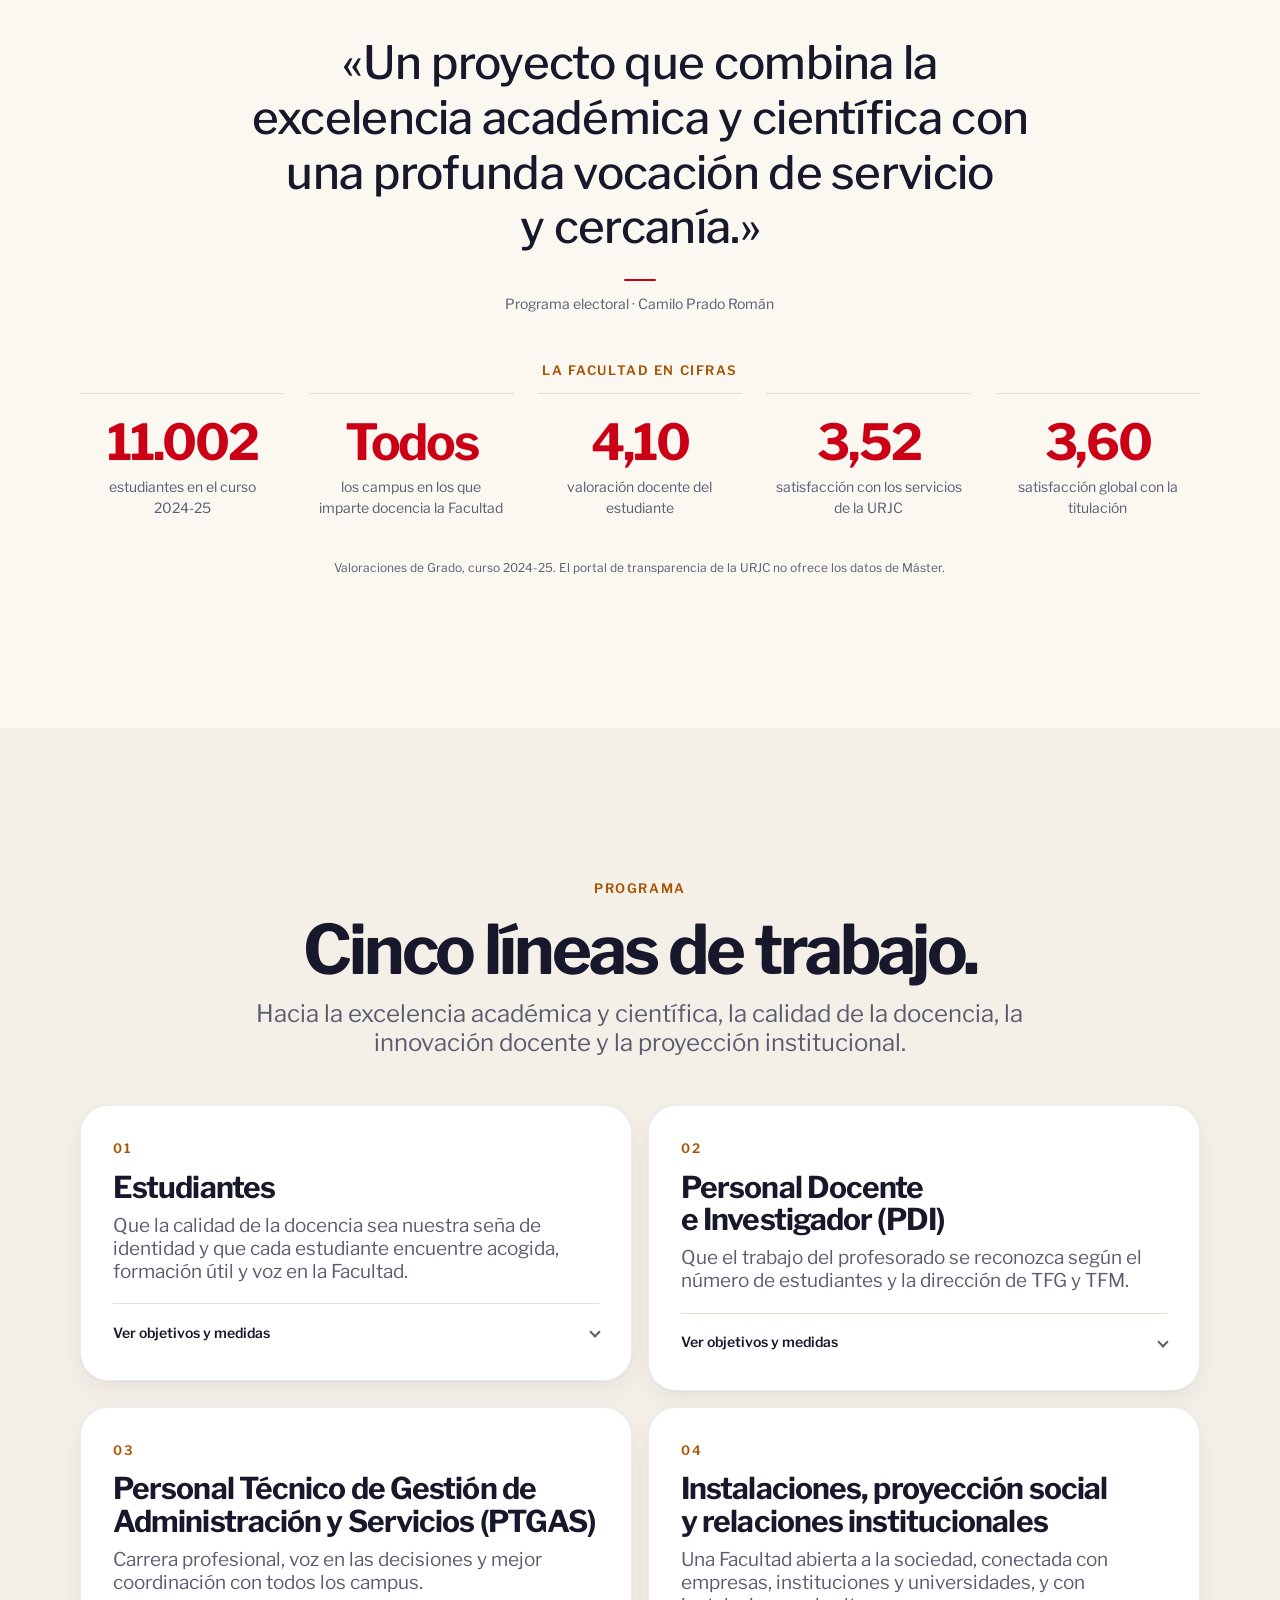
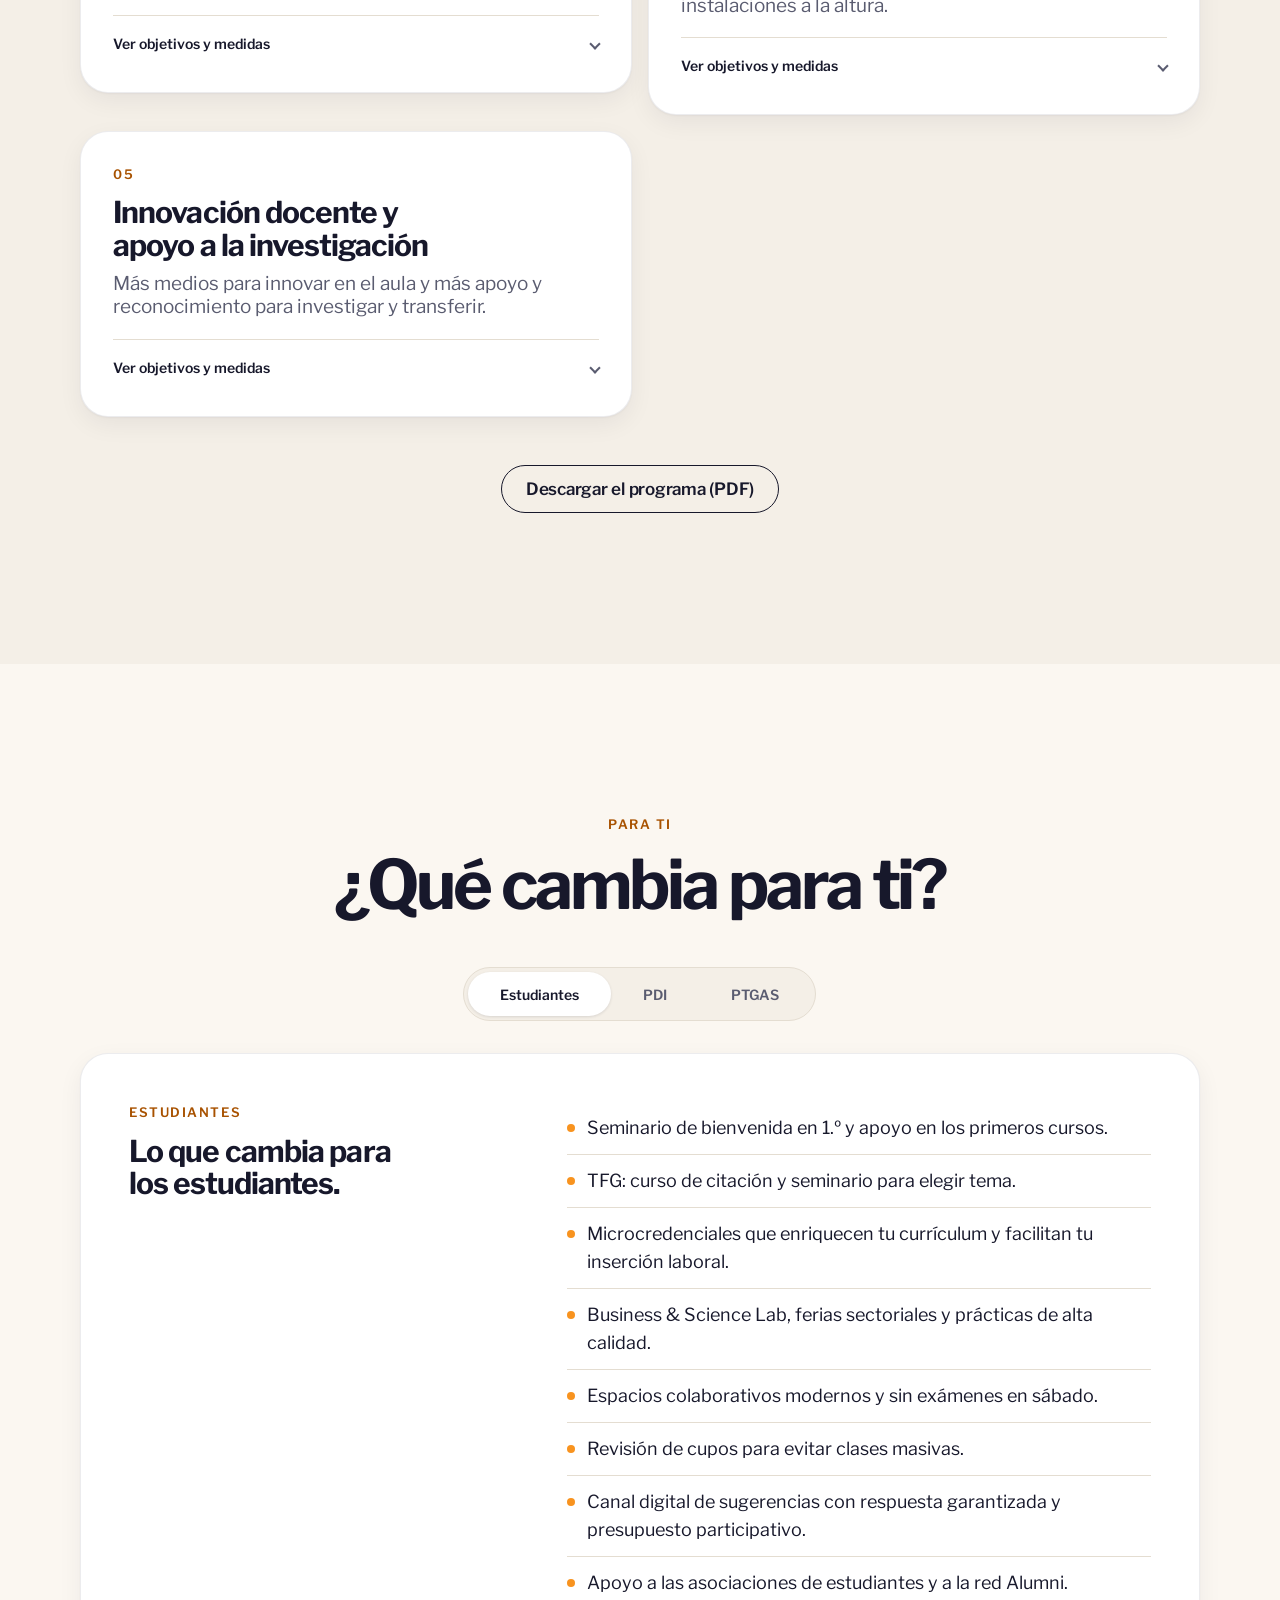
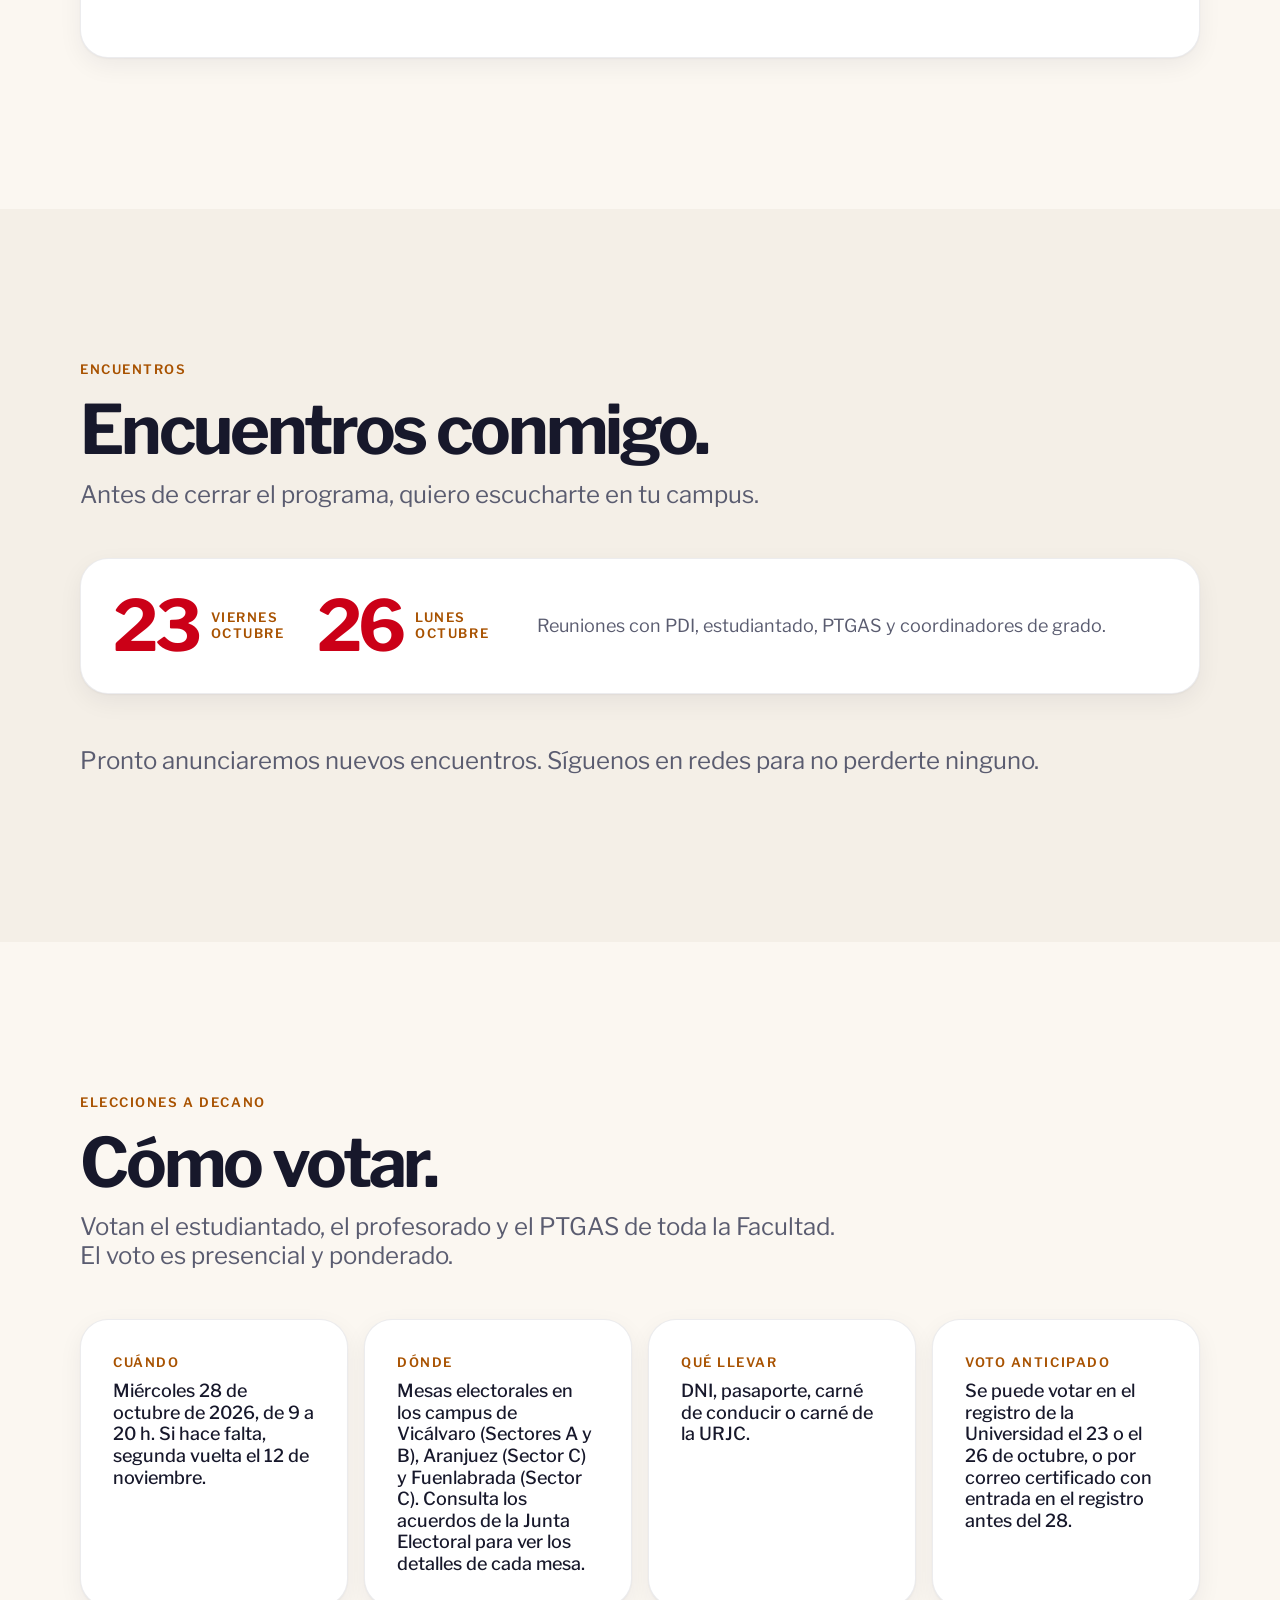
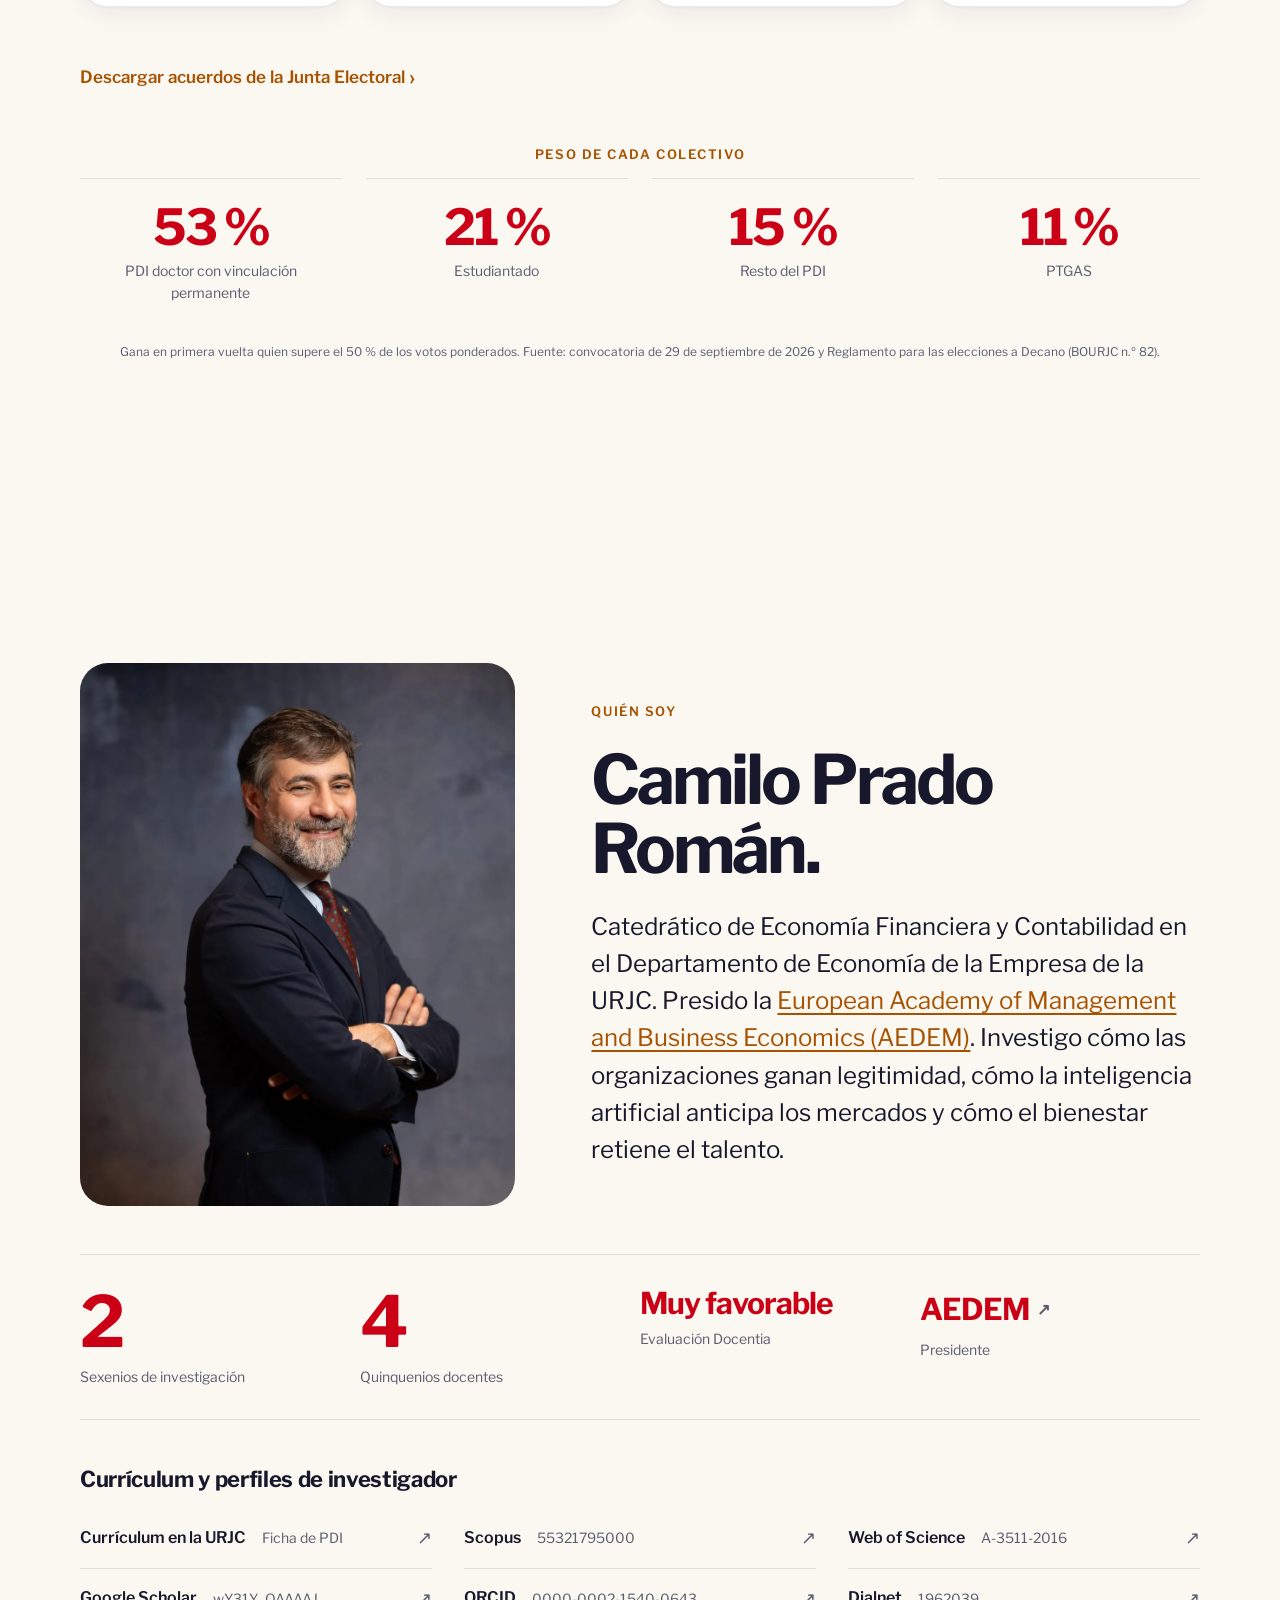
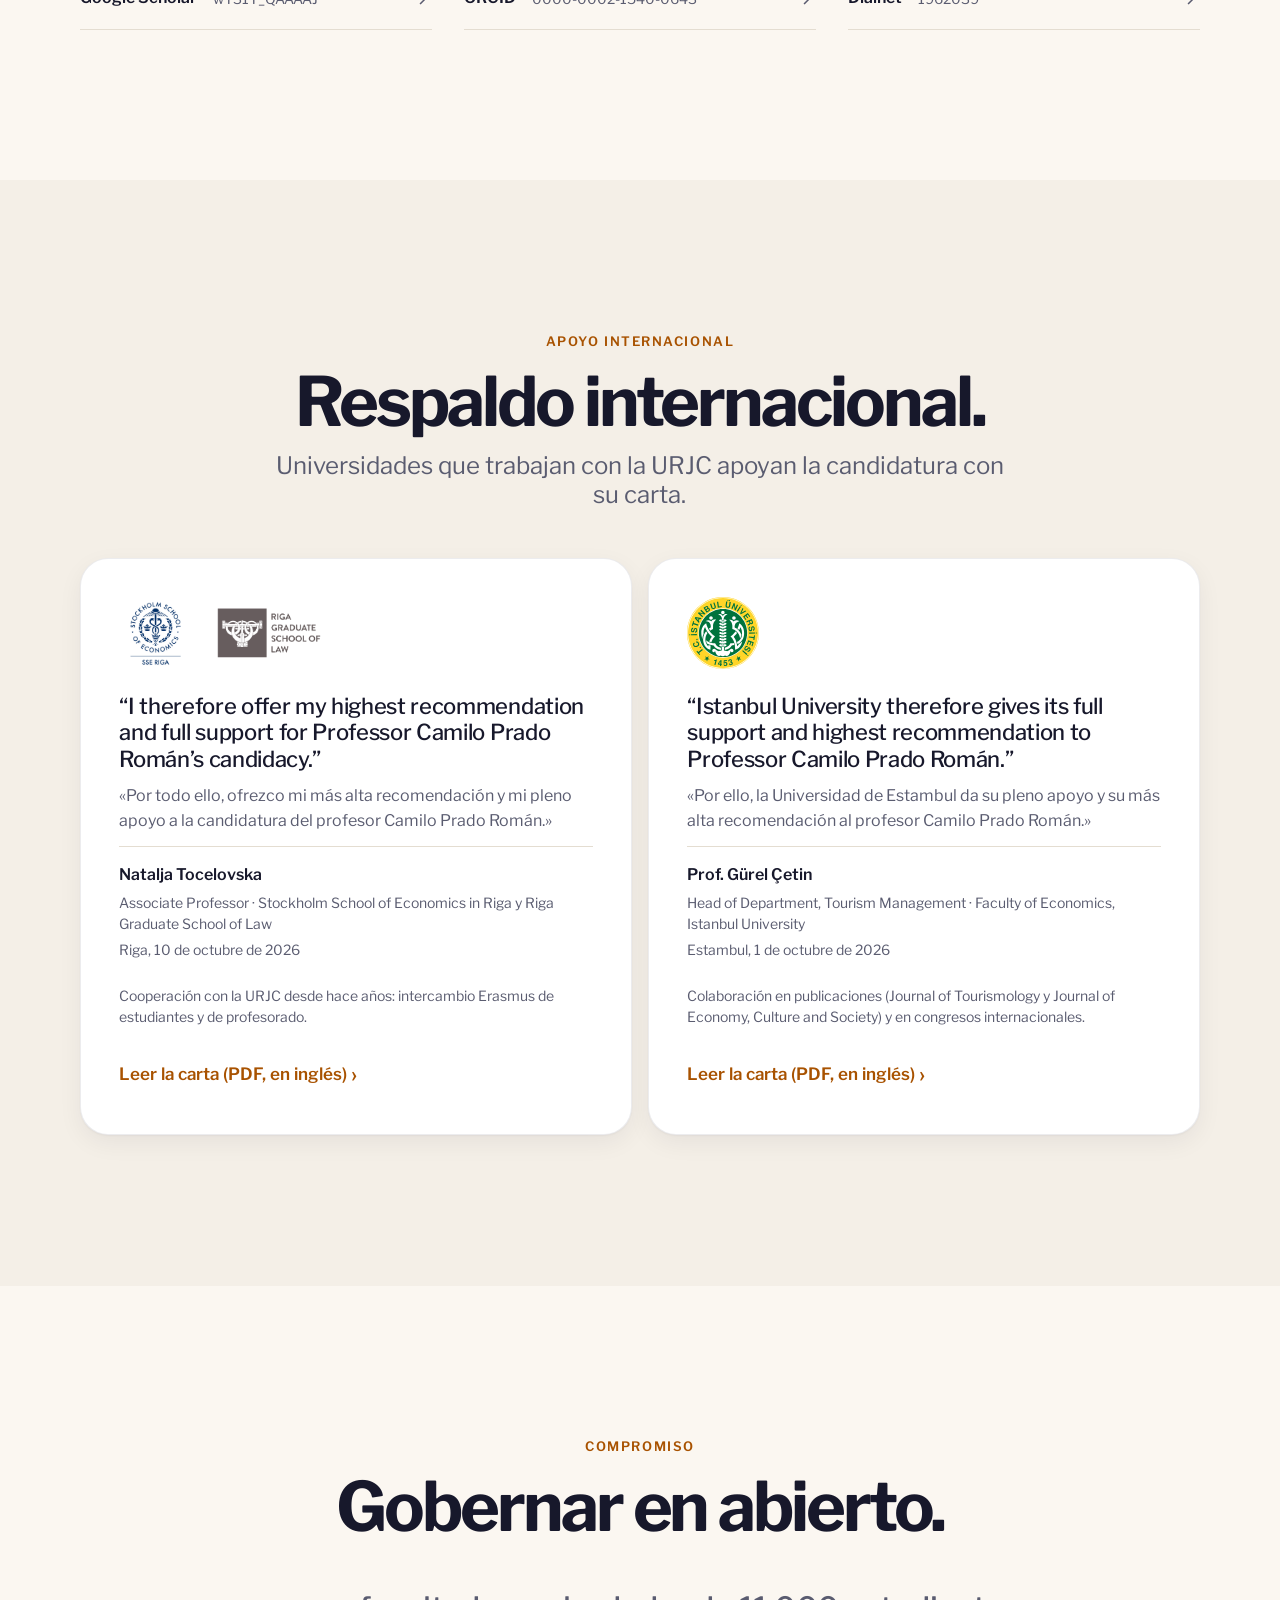
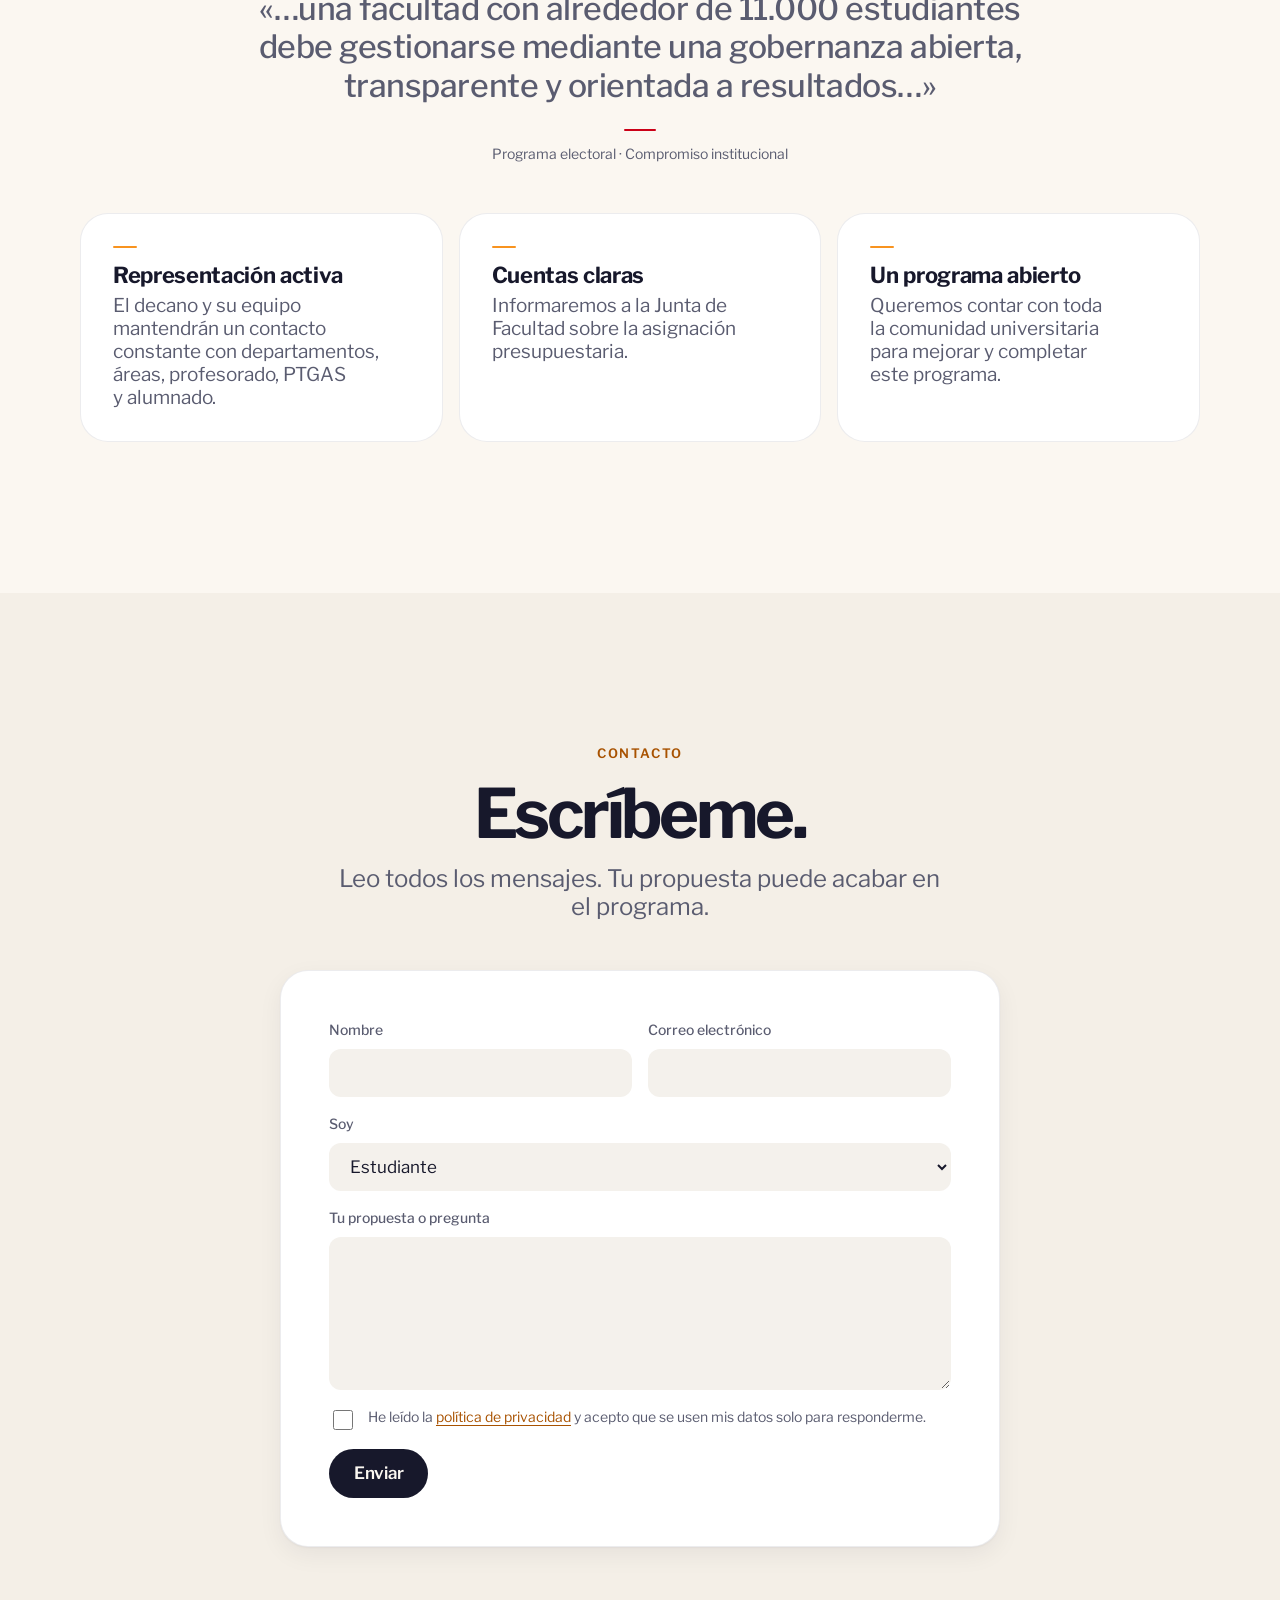
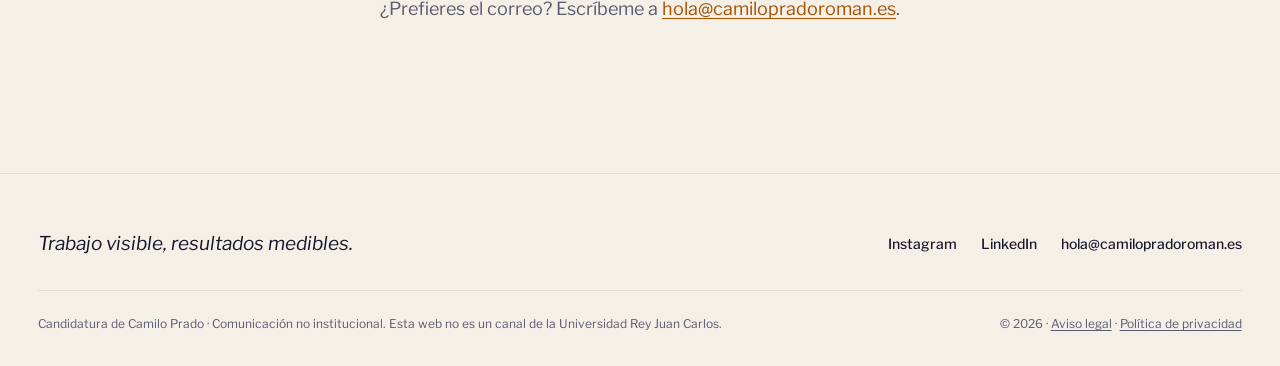
==== commit e08ed515: "Merge branch 'main' of https://github.com/vmarhuendaTN/camilopradoroman" ====
--- a/index.html
+++ b/index.html
@@ -6,7 +6,11 @@
   <title>Camilo Prado · Candidato a Decano</title>
   <meta name="description" content="Camilo Prado, Candidato a Decano de la Facultad de Ciencias de la Economía y de la Empresa (URJC). Trabajo visible, resultados medibles.">
   <meta name="theme-color" content="#fbf7f1">
+  <meta http-equiv="Content-Security-Policy" content="upgrade-insecure-requests">
+  <meta name="referrer" content="strict-origin-when-cross-origin">
+  <link rel="icon" href="favicon.ico" sizes="any">
   <link rel="icon" href="assets/logo/favicon.svg" type="image/svg+xml">
+  <link rel="apple-touch-icon" href="assets/logo/apple-touch-icon.png">
   <link rel="canonical" href="https://www.camilopradoroman.es/">
 
   <!-- Vista previa al compartir (WhatsApp, LinkedIn, X…). Las redes exigen URL completa: usa el dominio
@@ -34,6 +38,7 @@
   <link rel="stylesheet" href="https://fonts.googleapis.com/css2?family=Libre+Franklin:ital,wght@0,400..900;1,400..900&display=swap">
 
   <!-- Estilos: un único punto de entrada que importa el resto -->
+  <link rel="preload" as="image" href="assets/img/camilo-prado-hero.webp" type="image/webp" fetchpriority="high">
   <link rel="stylesheet" href="css/main.css">
 
   <!-- Comportamiento: módulos JavaScript -->
@@ -59,10 +64,15 @@
             <a class="btn btn--primario" href="#programa">Ver el programa</a>
             <a class="link-flecha" href="#encuentros">Encuentros</a>
           </div>
+          <!-- Petición de voto: solo los días de campaña oficial (art. 12.3); nunca el 27 ni el 28 -->
+          <p class="hero__voto" data-show-on="2026-10-23,2026-10-26" hidden>El miércoles 28, de 9 a 20 h <a class="link-flecha" href="#votar">Cómo votar</a></p>
         </div>
         <div class="hero__media" data-reveal>
           <!-- FOTO: assets/img/camilo-prado-hero.jpg (horizontal 3:2; en móvil se recorta a 4:5 por el centro) -->
-          <img class="photo photo--wide" src="assets/img/camilo-prado-hero.jpg" alt="Camilo Prado, sonriente, sentado a su mesa" width="1500" height="1000" fetchpriority="high" data-placeholder="Camilo en el campus">
+          <picture>
+            <source srcset="assets/img/camilo-prado-hero.webp" type="image/webp">
+            <img class="photo photo--wide" src="assets/img/camilo-prado-hero.jpg" alt="Camilo Prado, sonriente, sentado a su mesa" width="1800" height="1198" fetchpriority="high" decoding="async" data-placeholder="Camilo en el campus">
+          </picture>
         </div>
       </div>
     </section>
@@ -462,7 +472,10 @@
         <div class="about">
           <div class="about__media" data-reveal>
             <!-- FOTO: sube assets/img/camilo-prado-retrato.jpg (vertical 4:5) -->
-            <img class="photo photo--retrato" src="assets/img/camilo-prado-retrato.jpg" alt="Retrato de Camilo Prado" width="800" height="1000" loading="lazy" data-placeholder="retrato de Camilo">
+            <picture>
+              <source srcset="assets/img/camilo-prado-retrato.webp" type="image/webp">
+              <img class="photo photo--retrato" src="assets/img/camilo-prado-retrato.jpg" alt="Retrato de Camilo Prado" width="800" height="1000" loading="lazy" decoding="async" data-placeholder="retrato de Camilo">
+            </picture>
           </div>
           <div class="about__text" data-reveal>
             <p class="eyebrow">Quién soy</p>
@@ -588,11 +601,11 @@
         <form class="form" data-contact-form method="POST" novalidate data-reveal>
           <div class="field">
             <label for="nombre">Nombre</label>
-            <input id="nombre" name="nombre" type="text" autocomplete="name" required>
+            <input id="nombre" name="nombre" type="text" autocomplete="name" maxlength="100" required>
           </div>
           <div class="field">
             <label for="email">Correo electrónico</label>
-            <input id="email" name="email" type="email" autocomplete="email" required>
+            <input id="email" name="email" type="email" autocomplete="email" maxlength="150" required>
           </div>
           <div class="field field--full">
             <label for="colectivo">Soy</label>
@@ -605,7 +618,7 @@
           </div>
           <div class="field field--full">
             <label for="mensaje">Tu propuesta o pregunta</label>
-            <textarea id="mensaje" name="mensaje" rows="5" required></textarea>
+            <textarea id="mensaje" name="mensaje" rows="5" minlength="10" maxlength="3000" required></textarea>
           </div>
           <div class="check">
             <input id="privacidad" name="privacidad" type="checkbox" required>
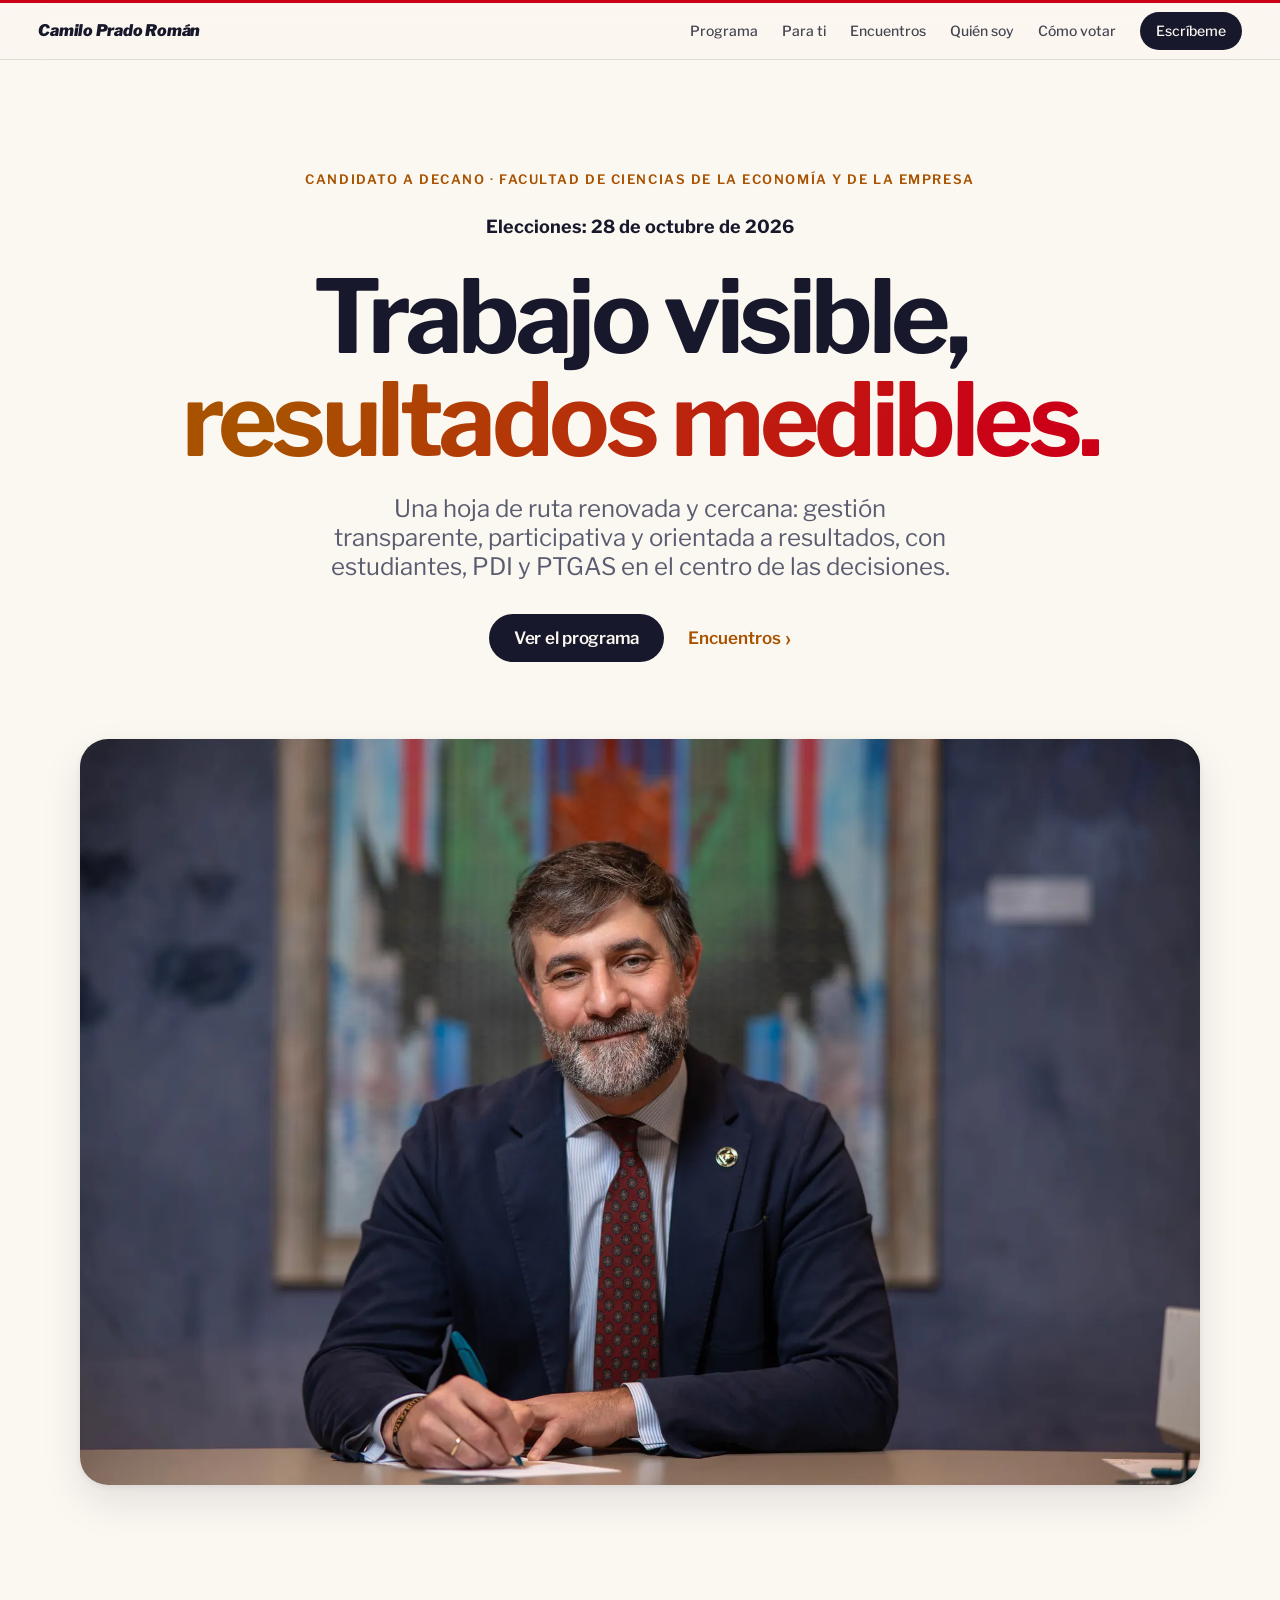
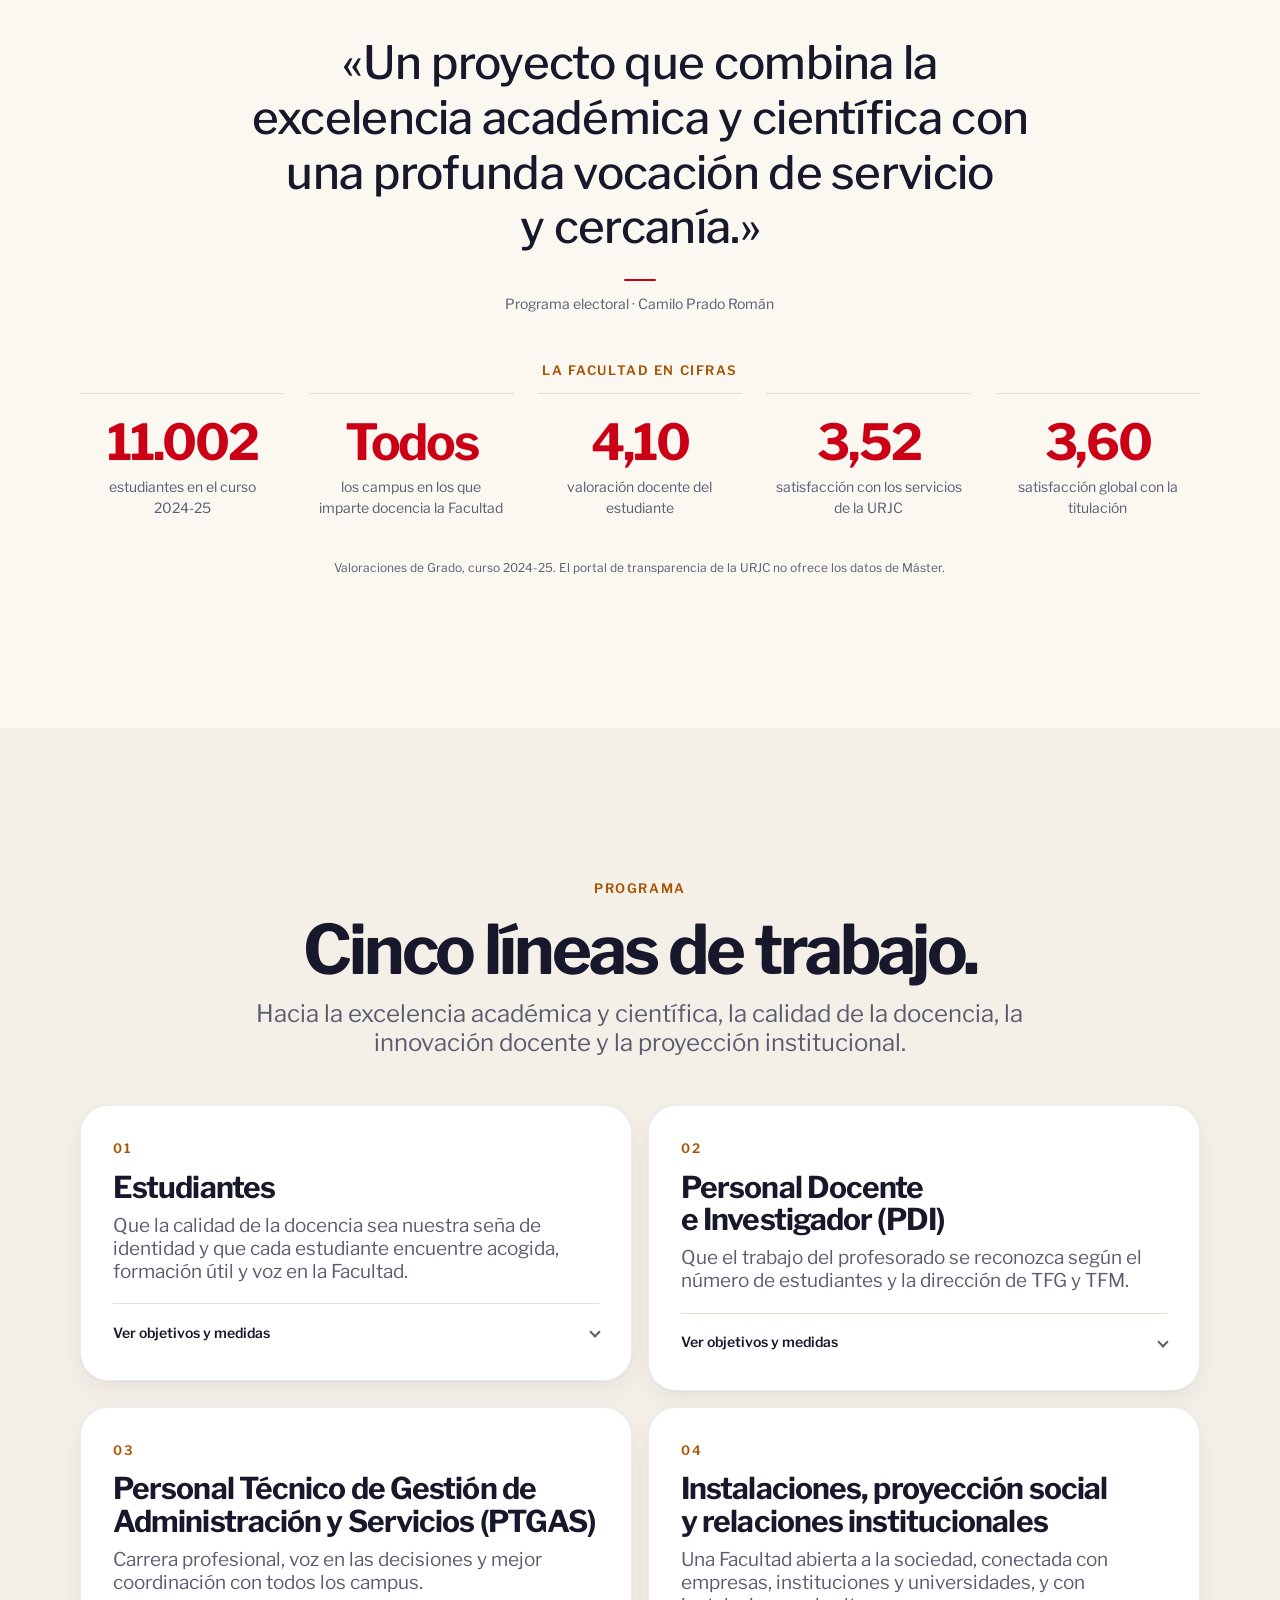
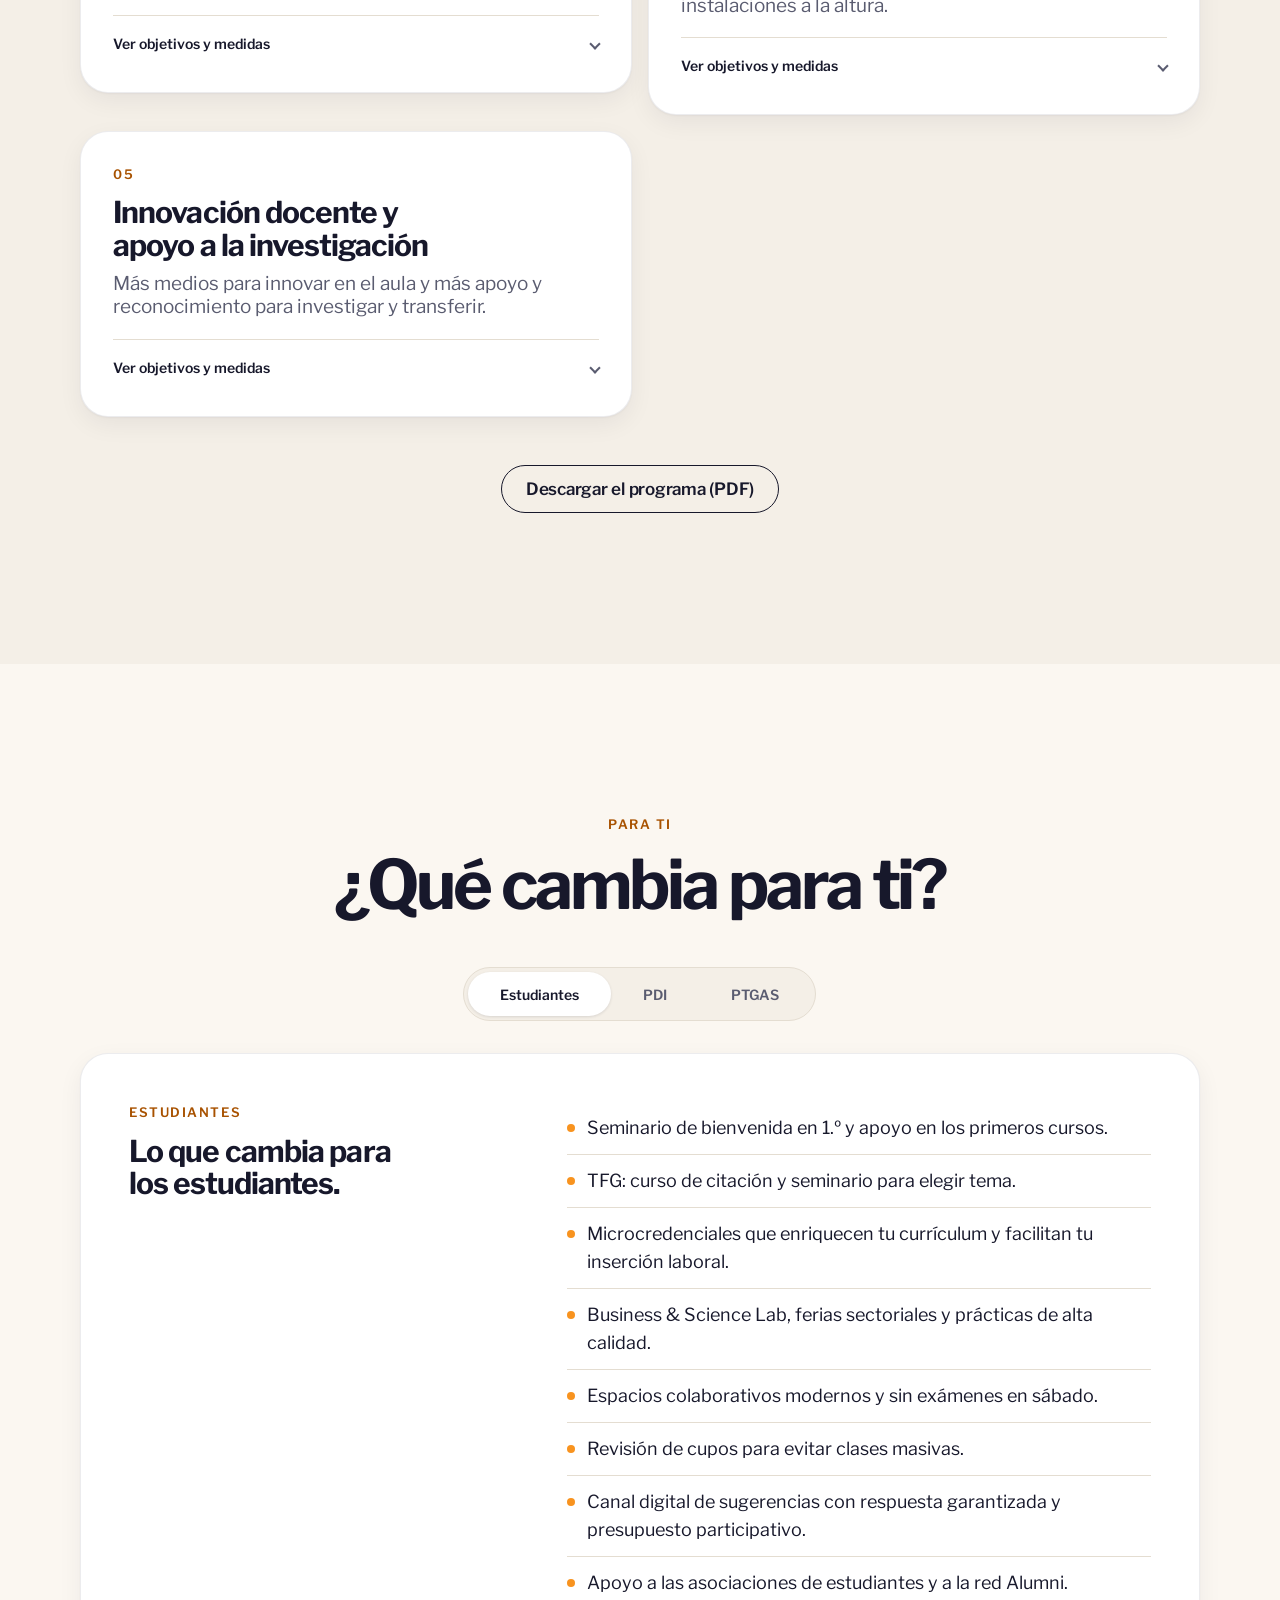
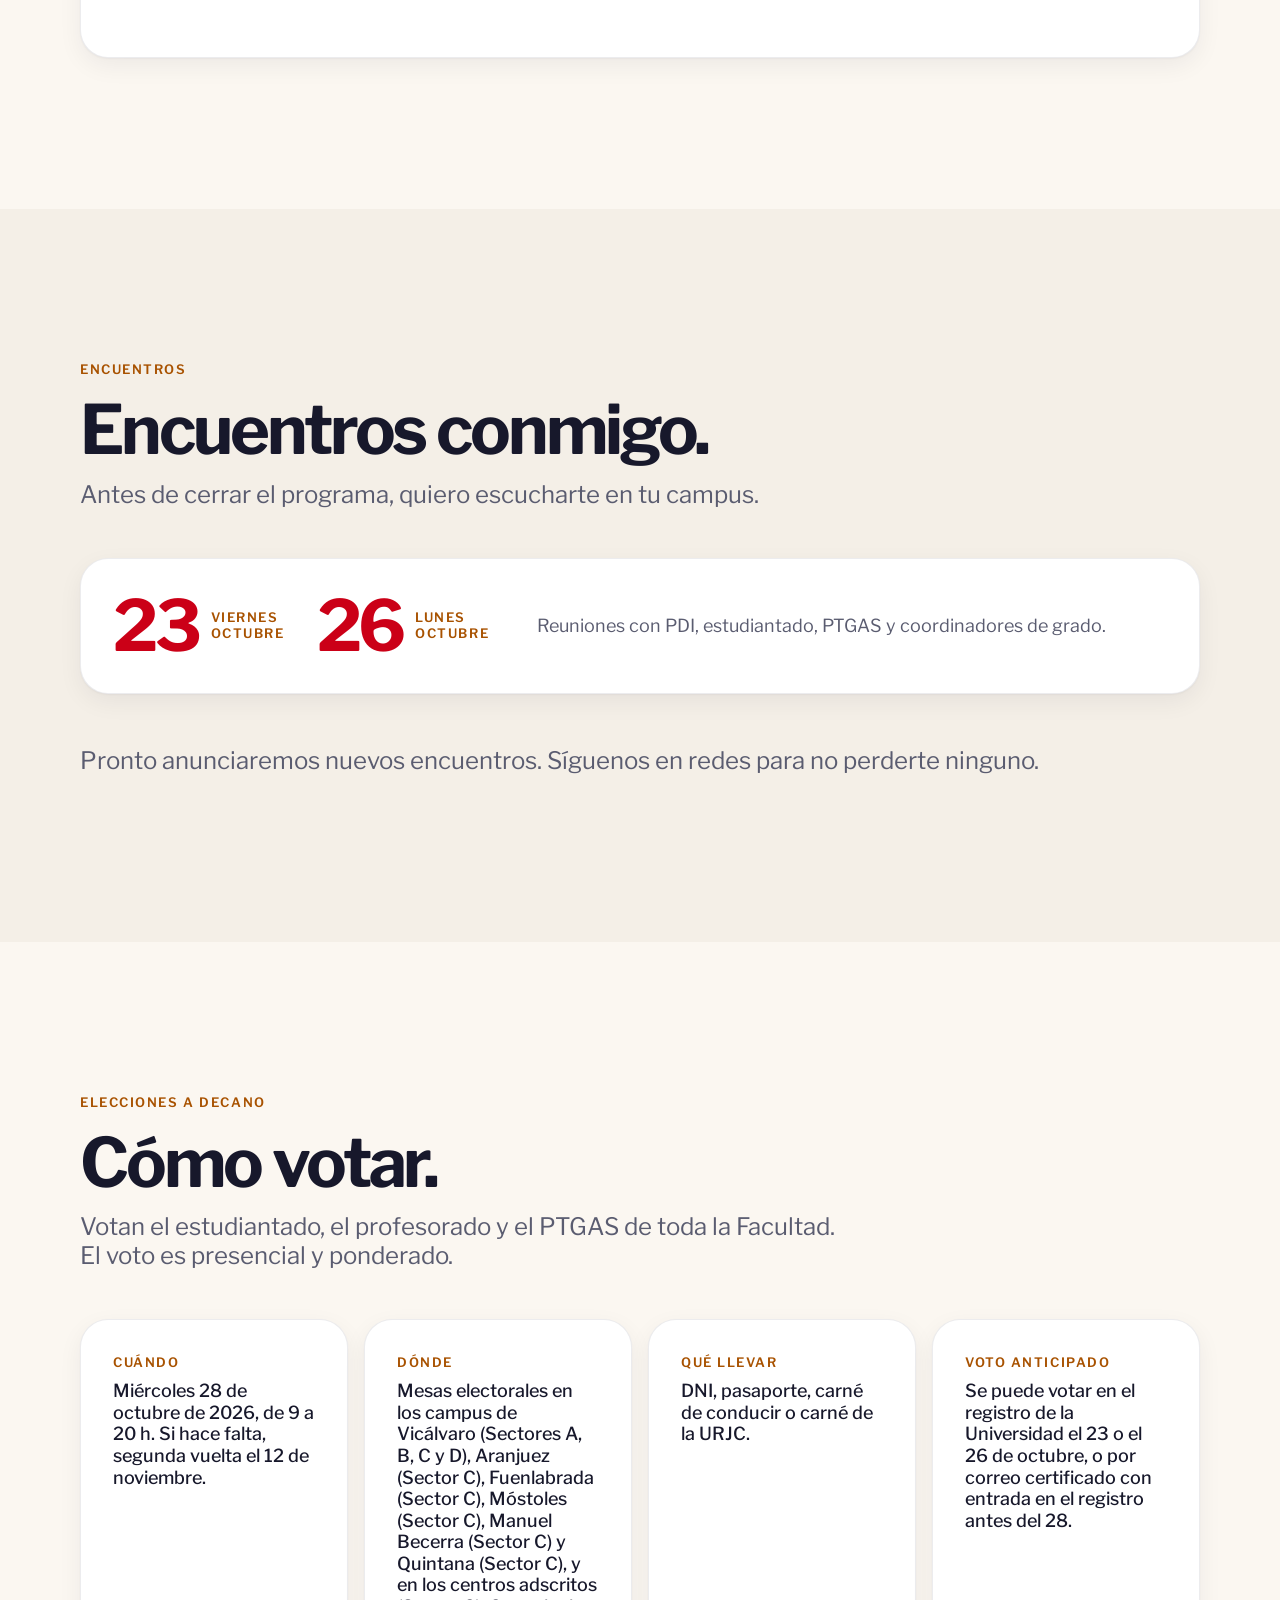
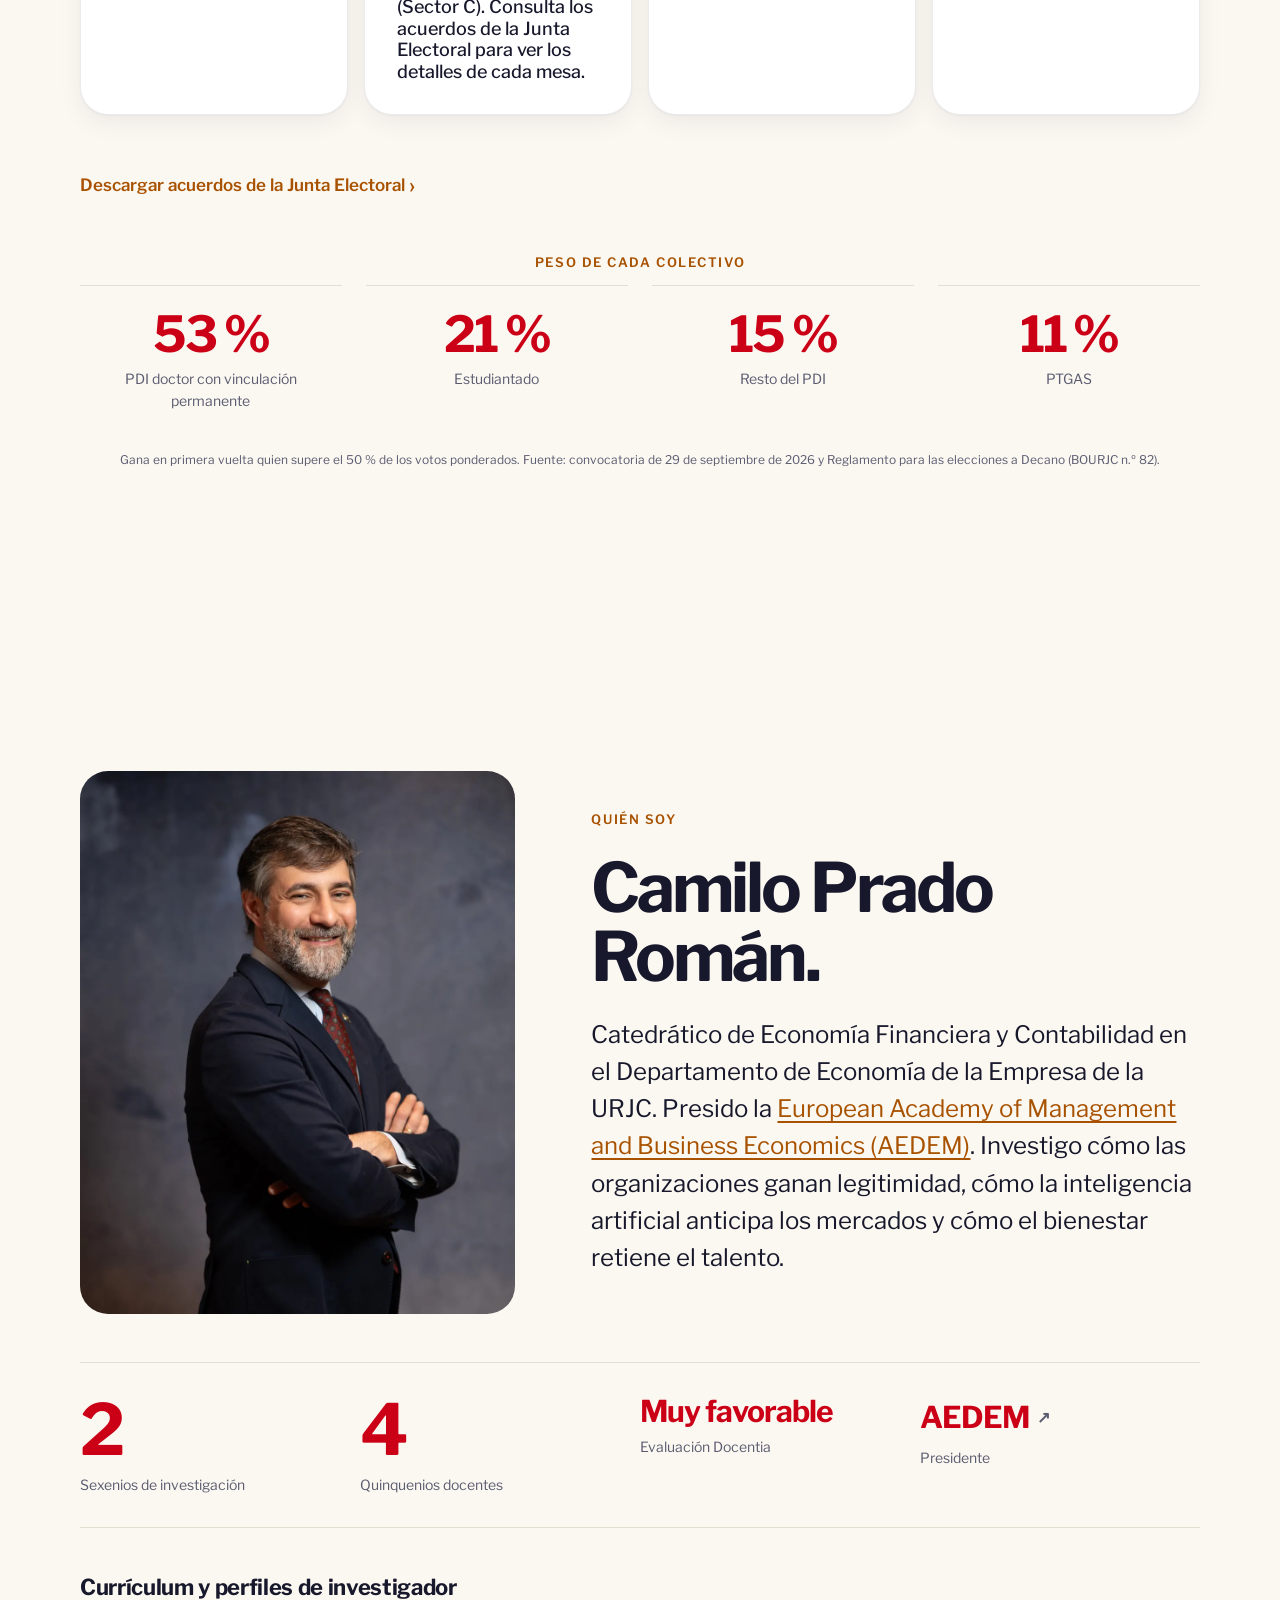
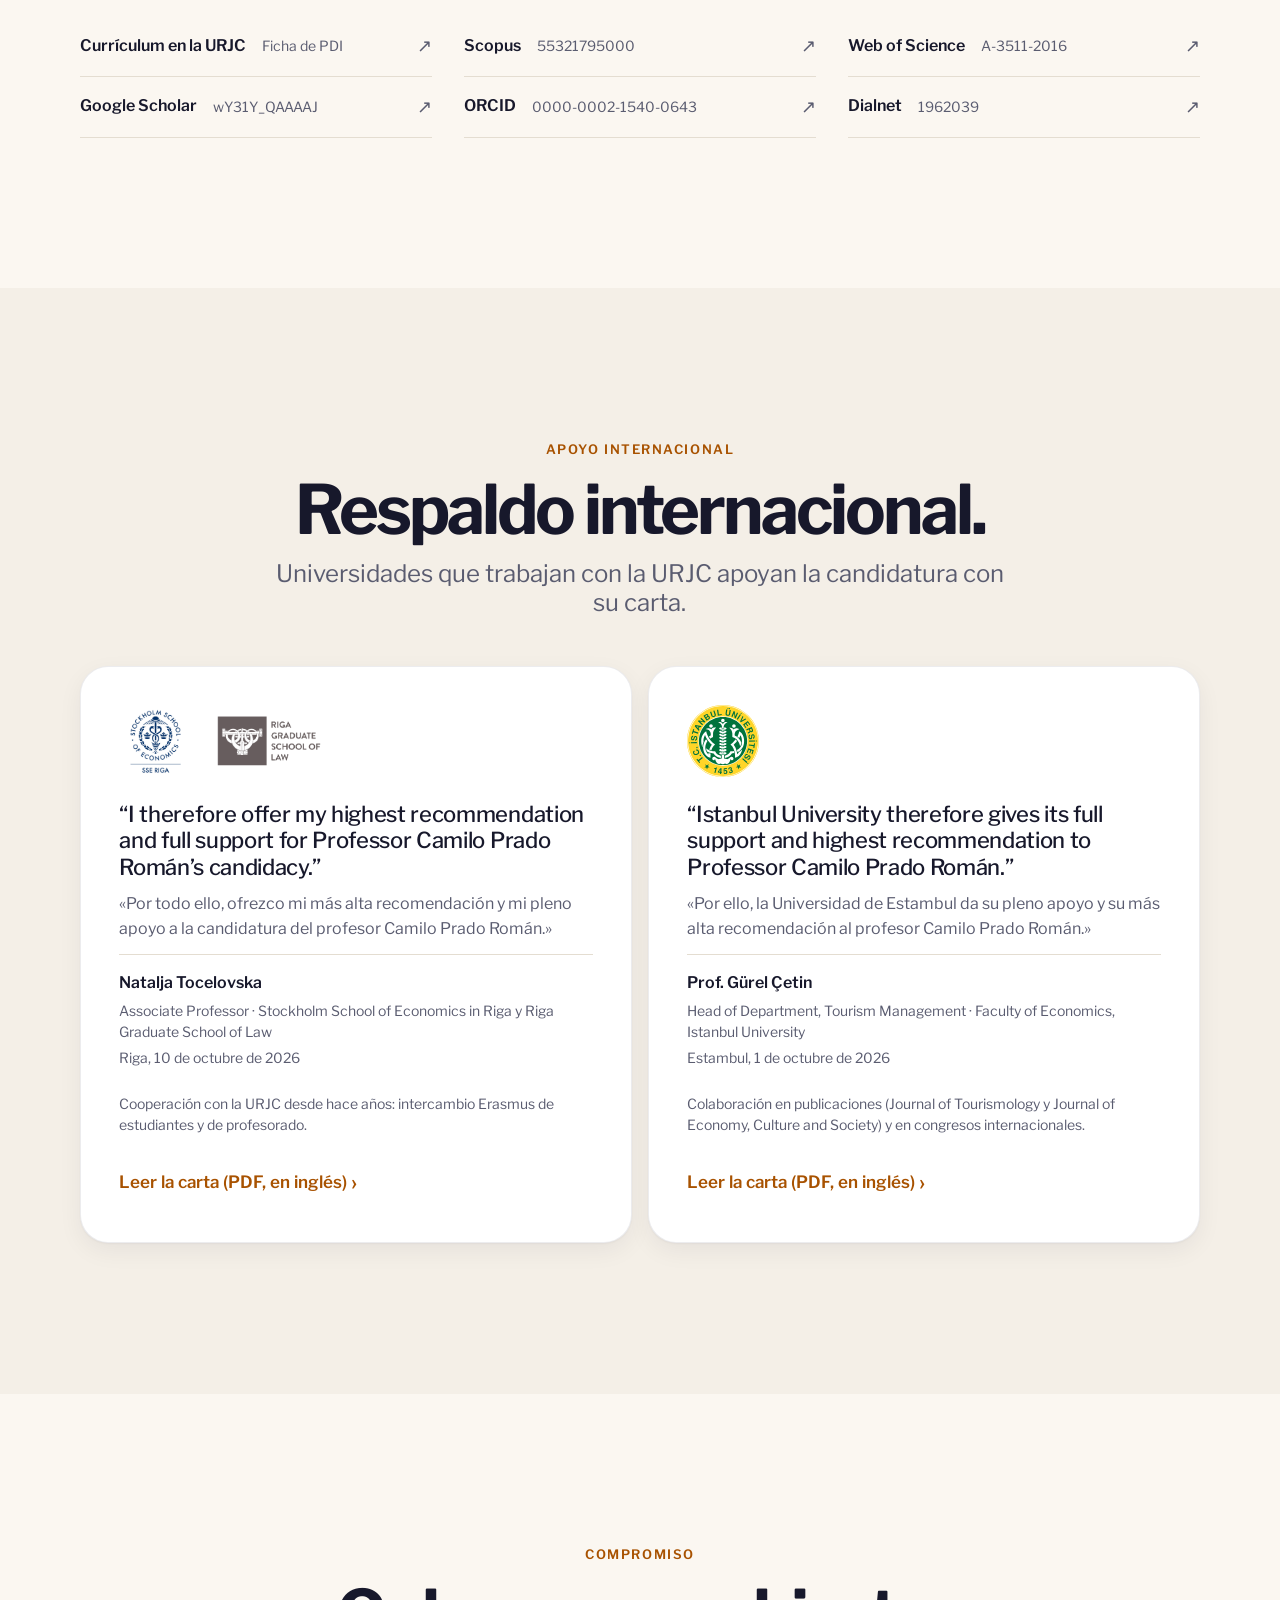
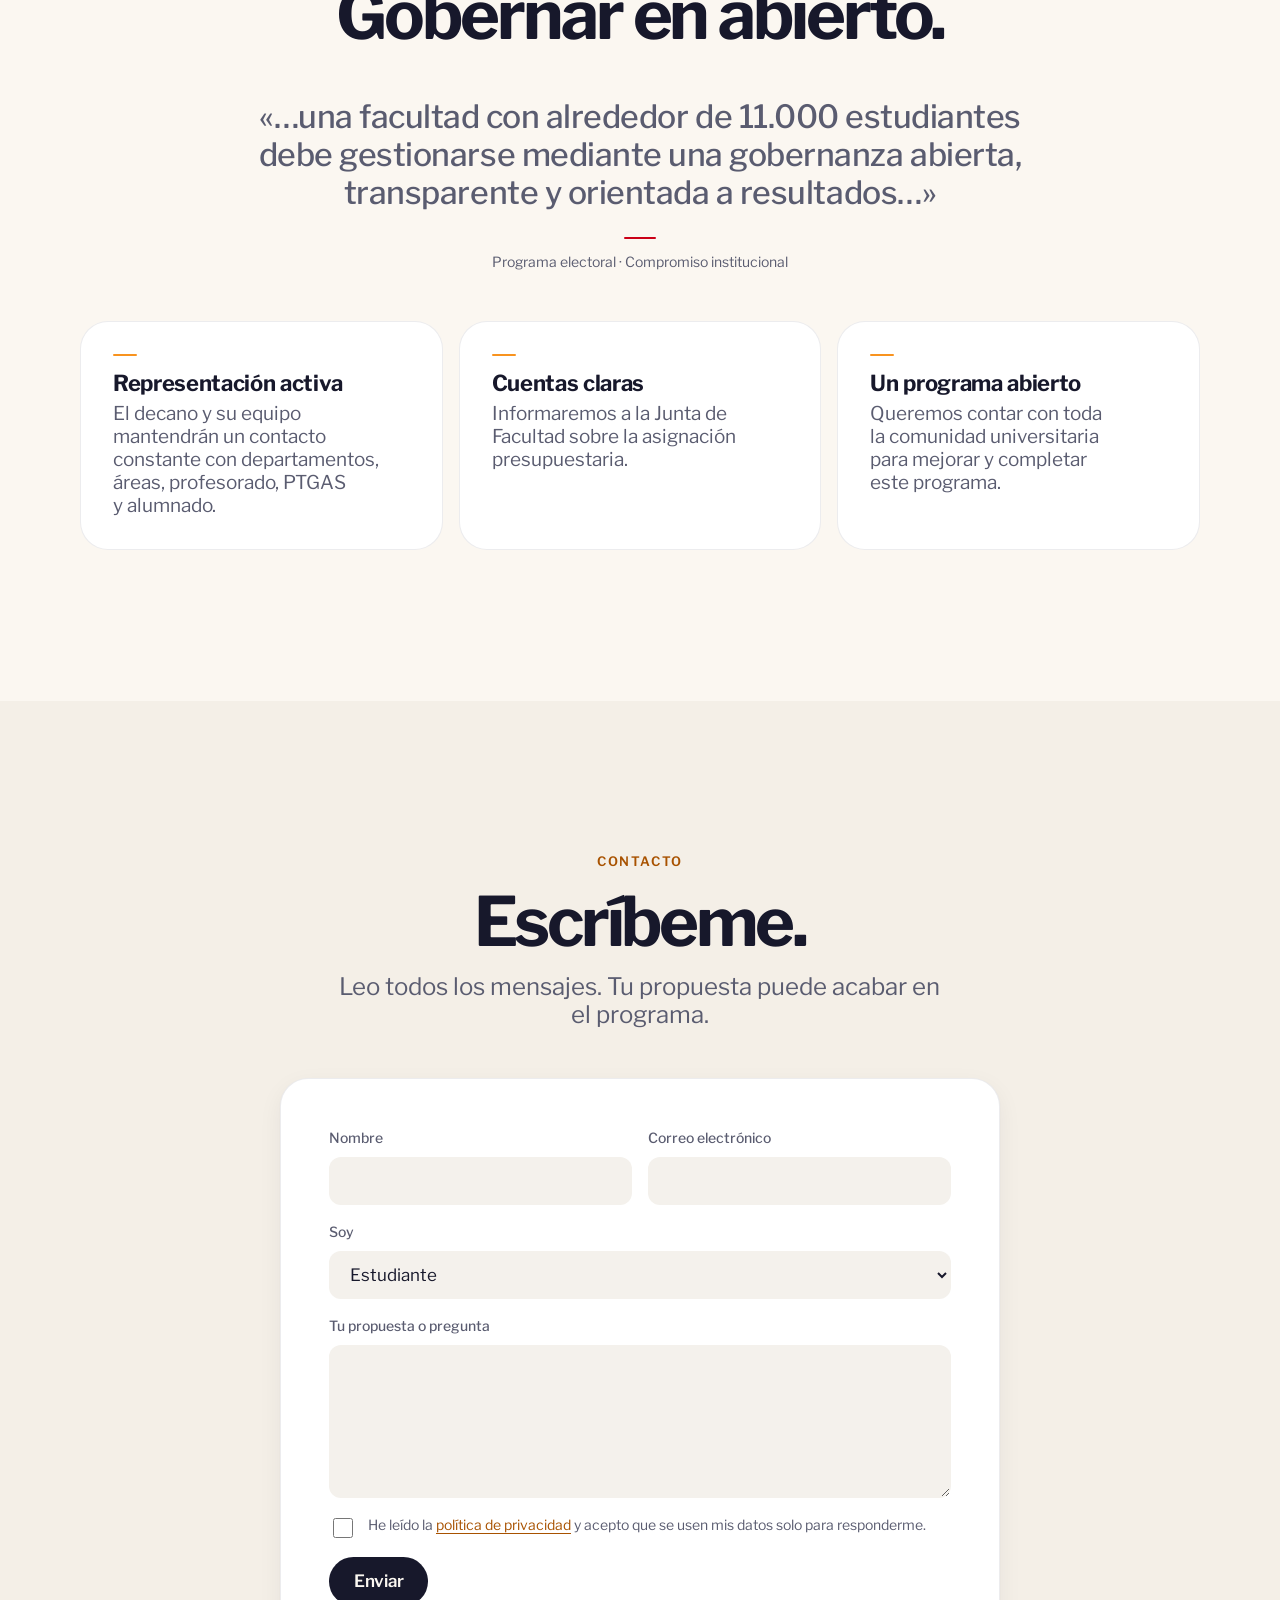
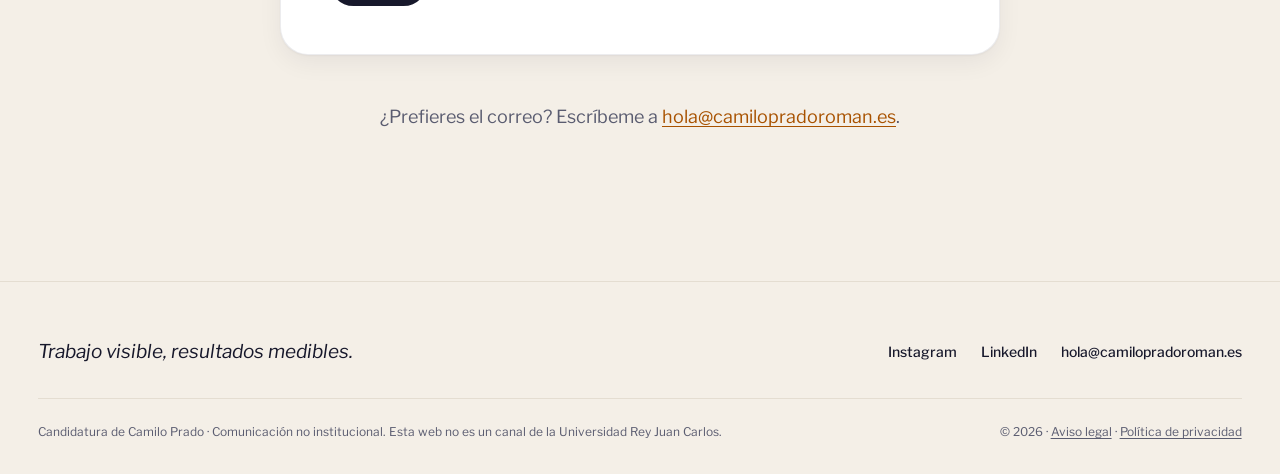
==== commit 123a0675: "Cómo votar: lista completa de mesas electorales por campus y sector Co-Authored-By: Claude Opus 5.5 " ====
--- a/index.html
+++ b/index.html
@@ -439,7 +439,7 @@
           </li>
           <li class="vote__item">
             <p class="vote__label">Dónde</p>
-            <p class="vote__value">Mesas electorales en los campus de Vicálvaro (Sectores A y B), Aranjuez (Sector C) y Fuenlabrada (Sector C). Consulta los acuerdos de la Junta Electoral para ver los detalles de cada mesa.</p>
+            <p class="vote__value">Mesas electorales en los campus de Vicálvaro (Sectores A, B, C y D), Aranjuez (Sector C), Fuenlabrada (Sector C), Móstoles (Sector C), Manuel Becerra (Sector C) y Quintana (Sector C), y en los centros adscritos (Sector C). Consulta los acuerdos de la Junta Electoral para ver los detalles de cada mesa.</p>
           </li>
           <li class="vote__item">
             <p class="vote__label">Qué llevar</p>
